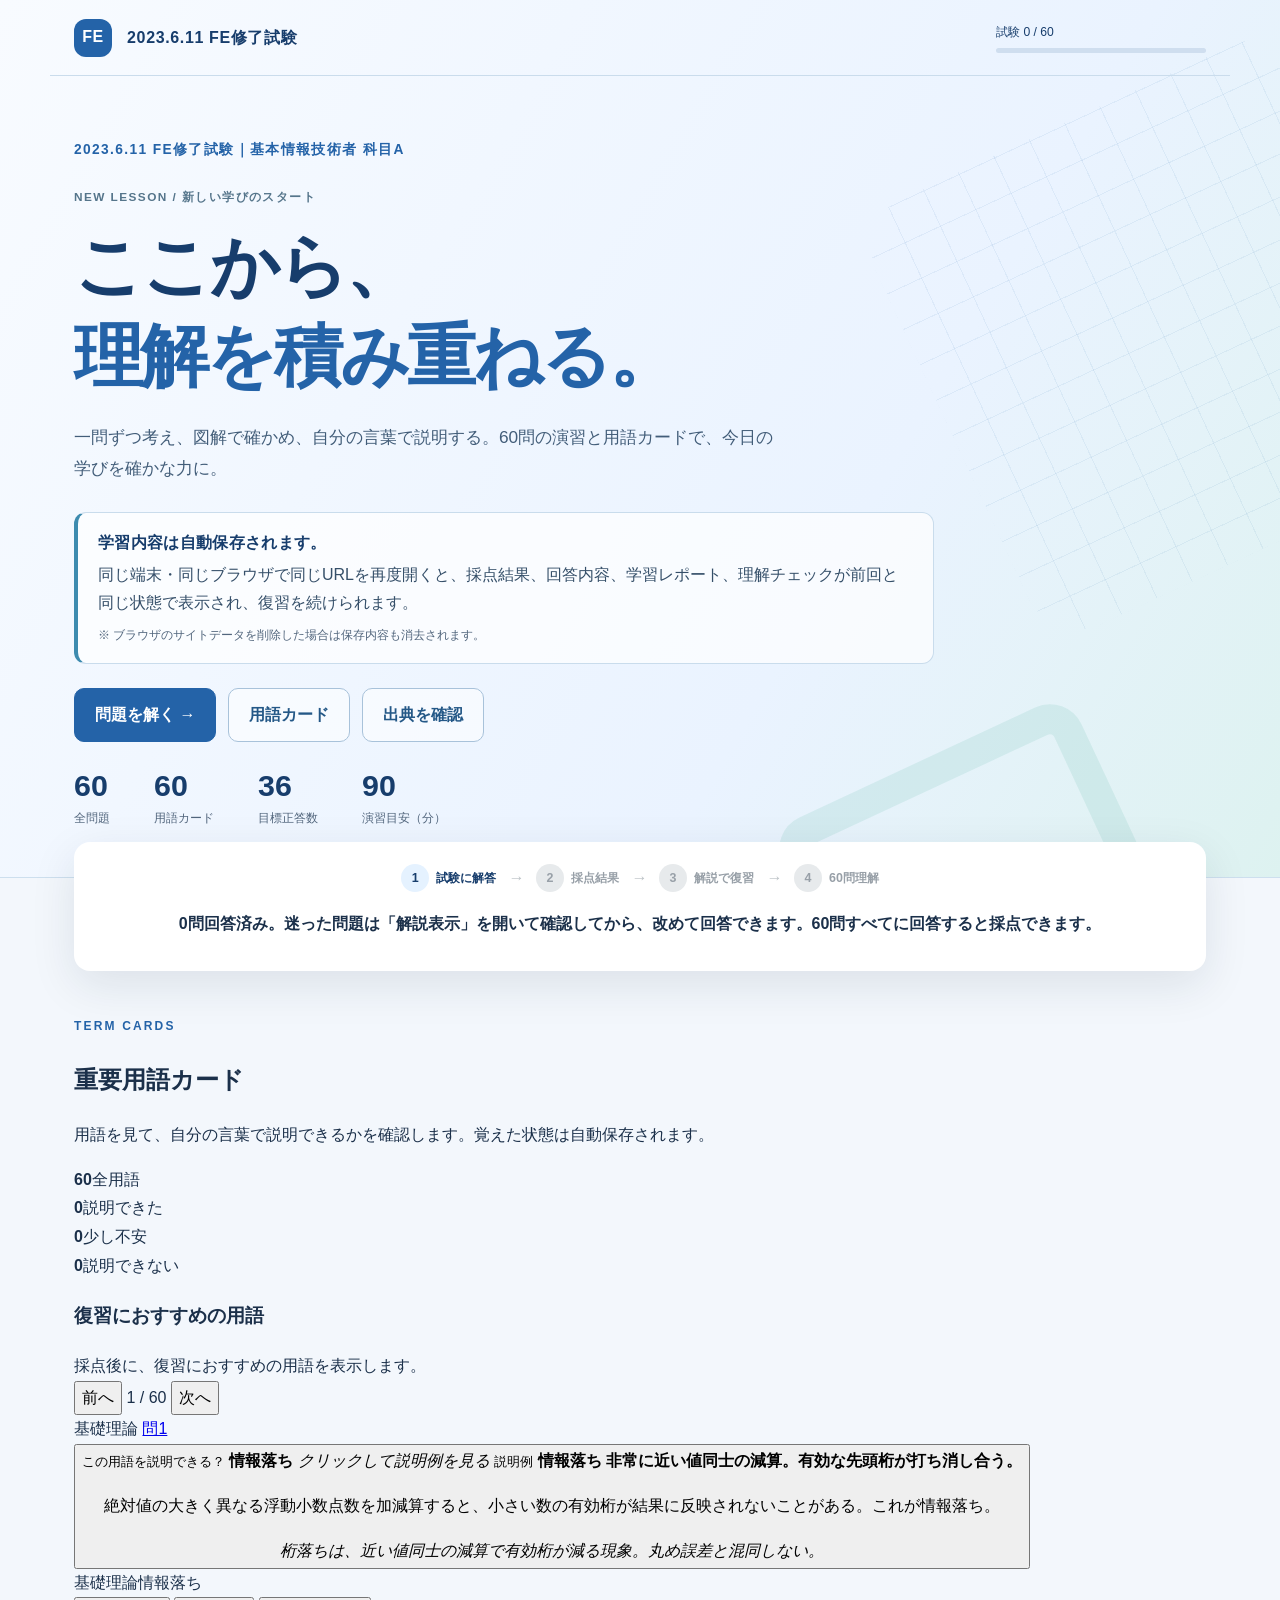
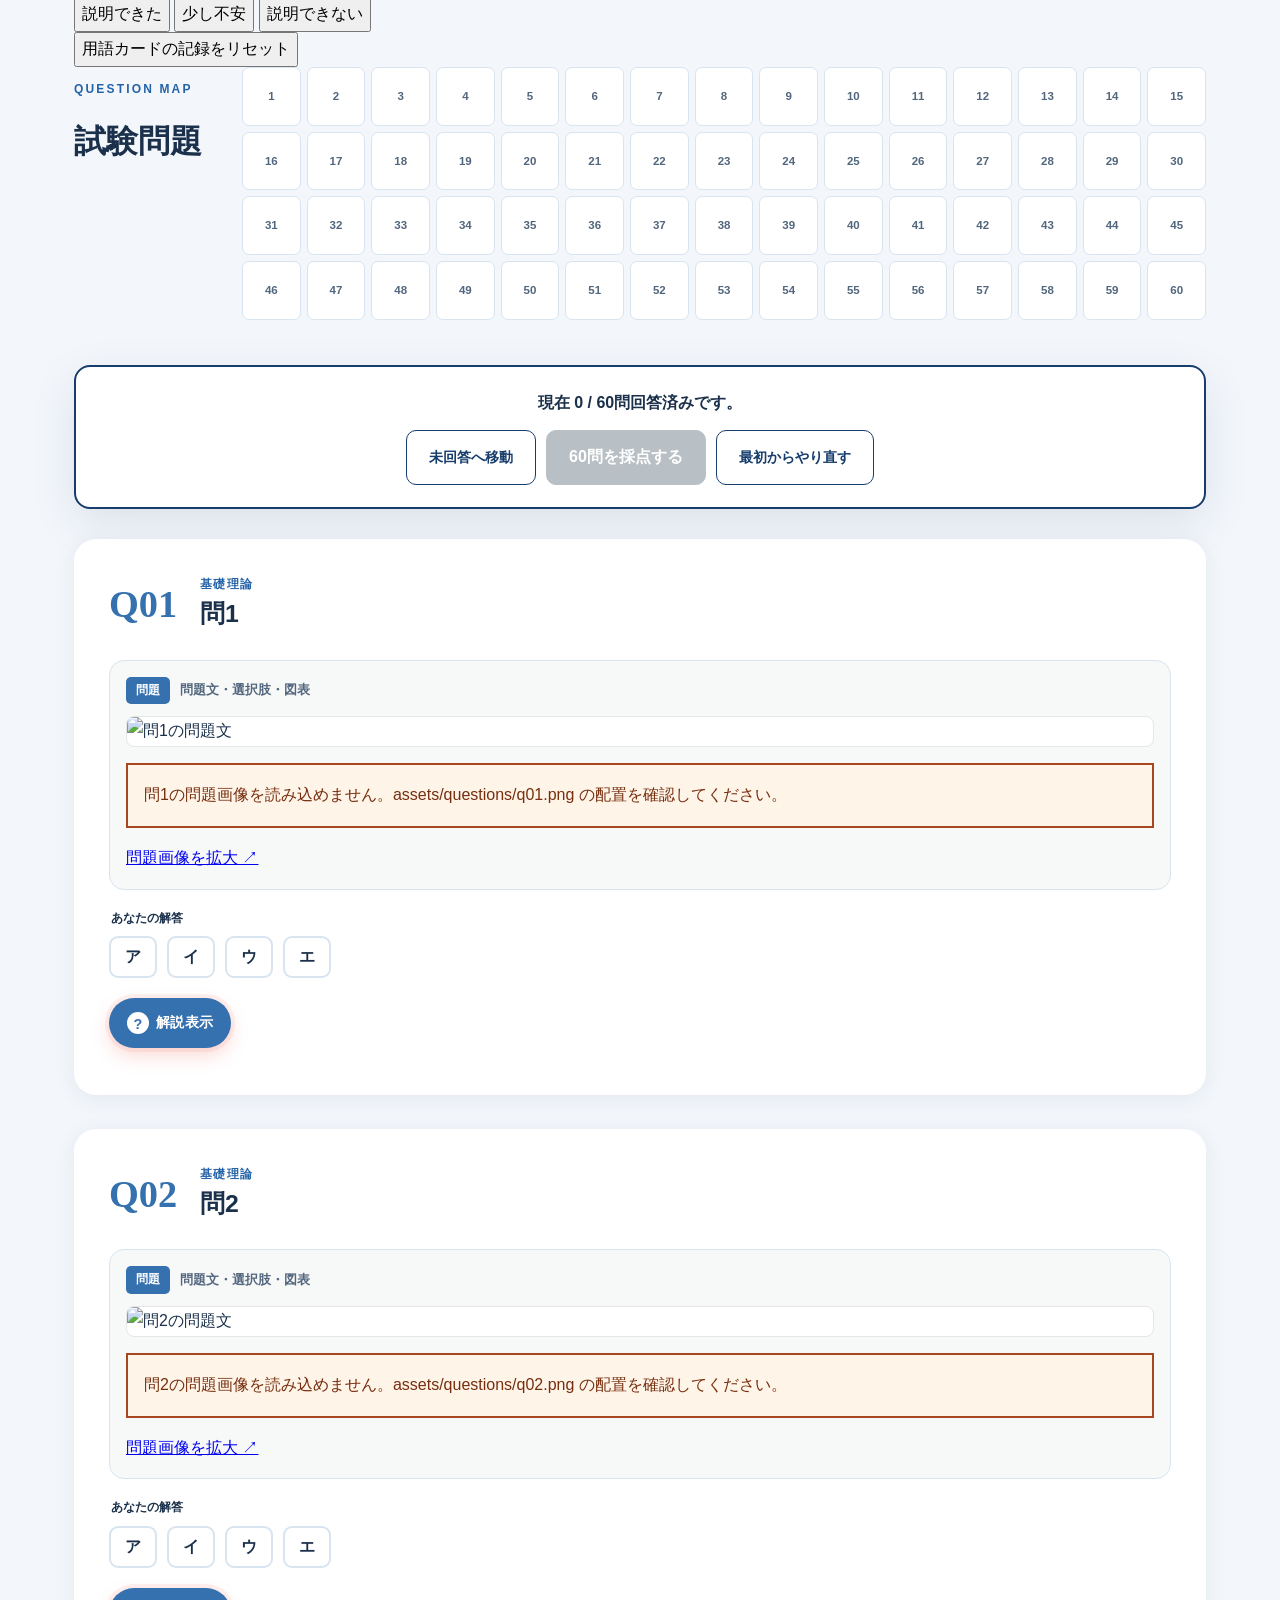
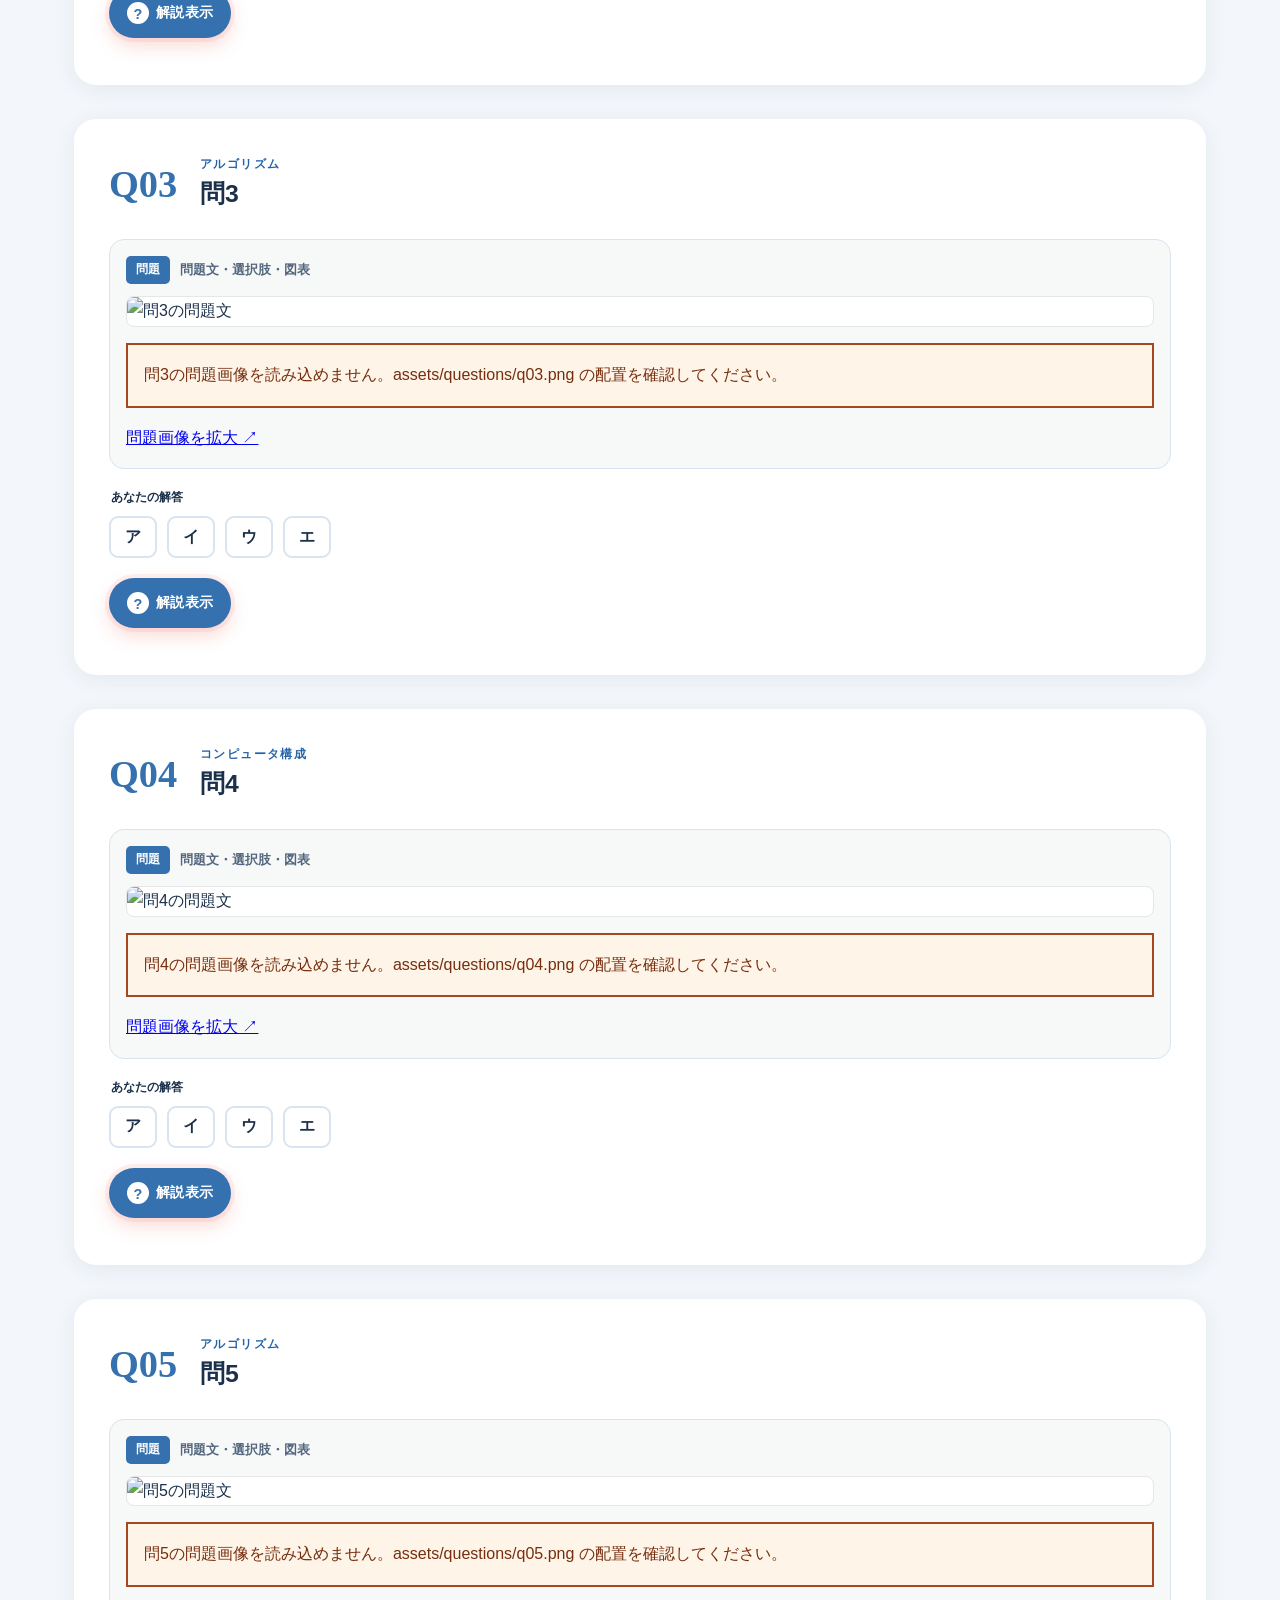
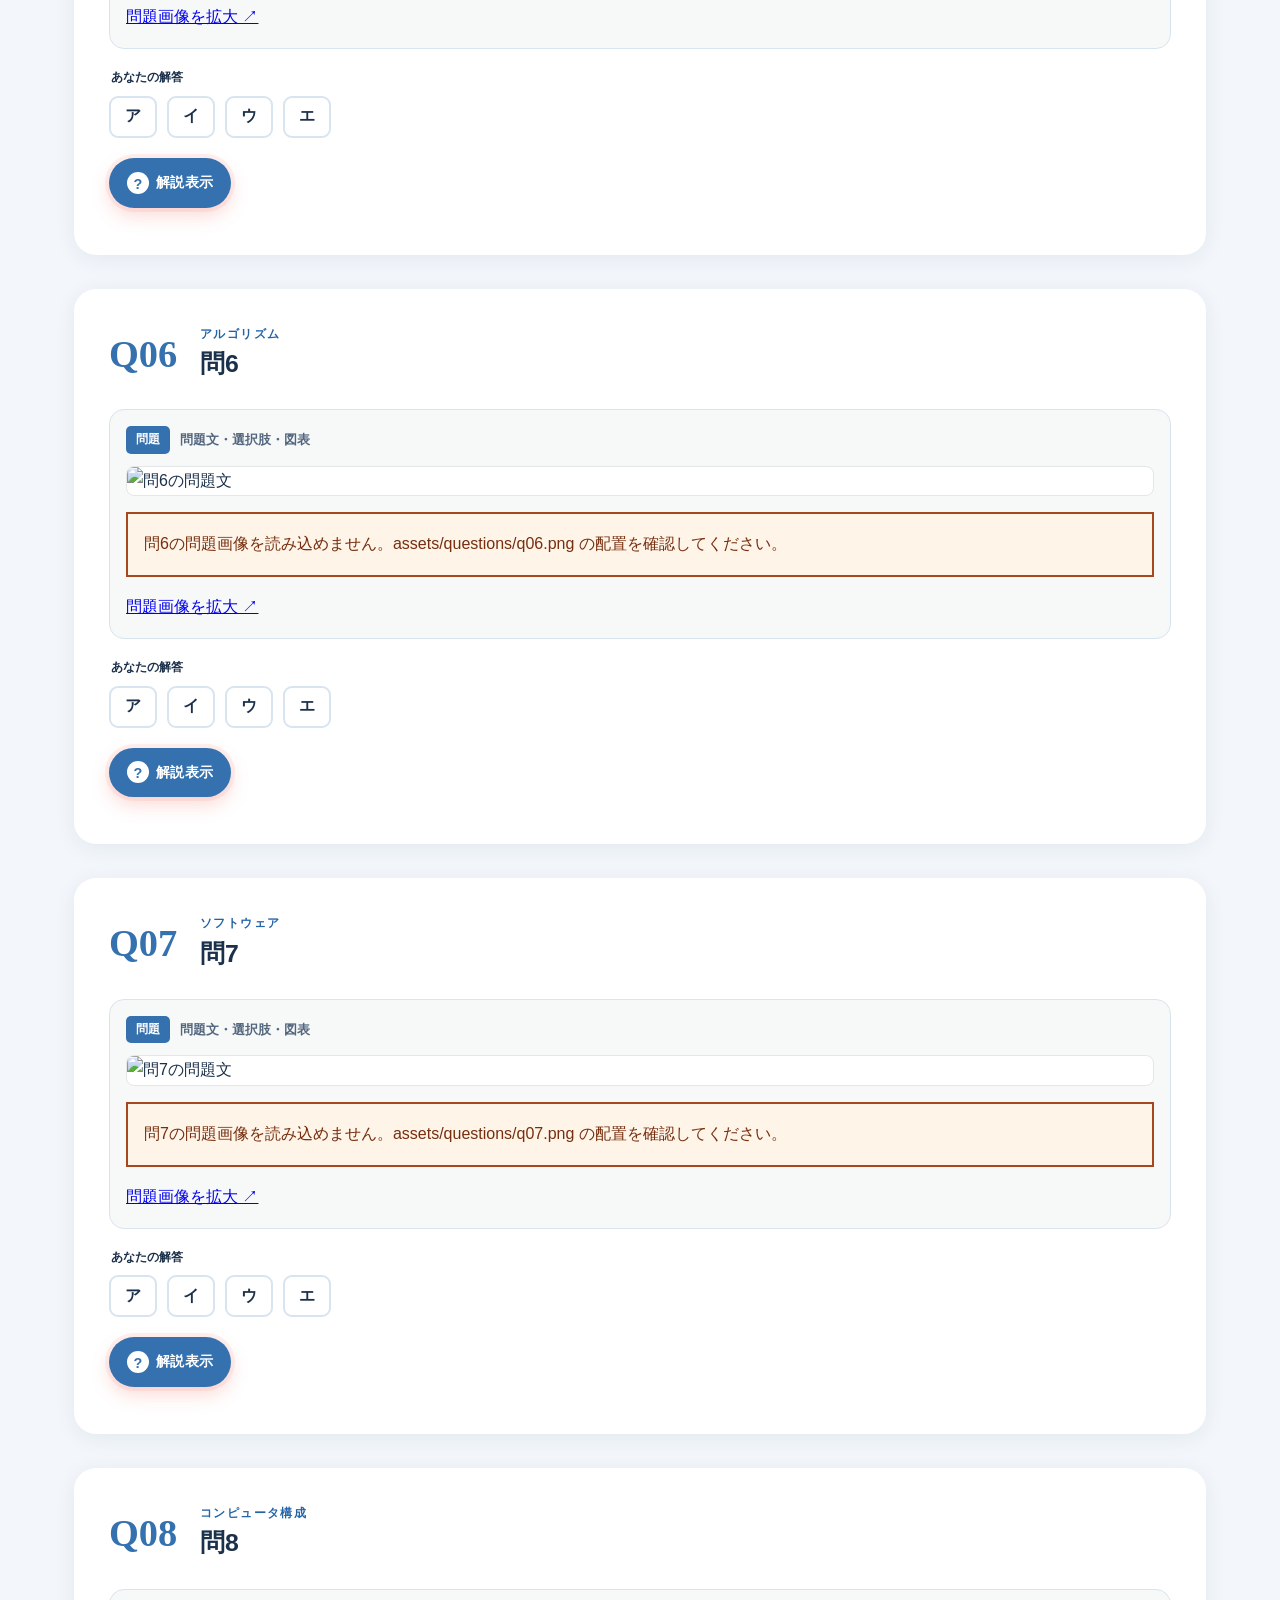
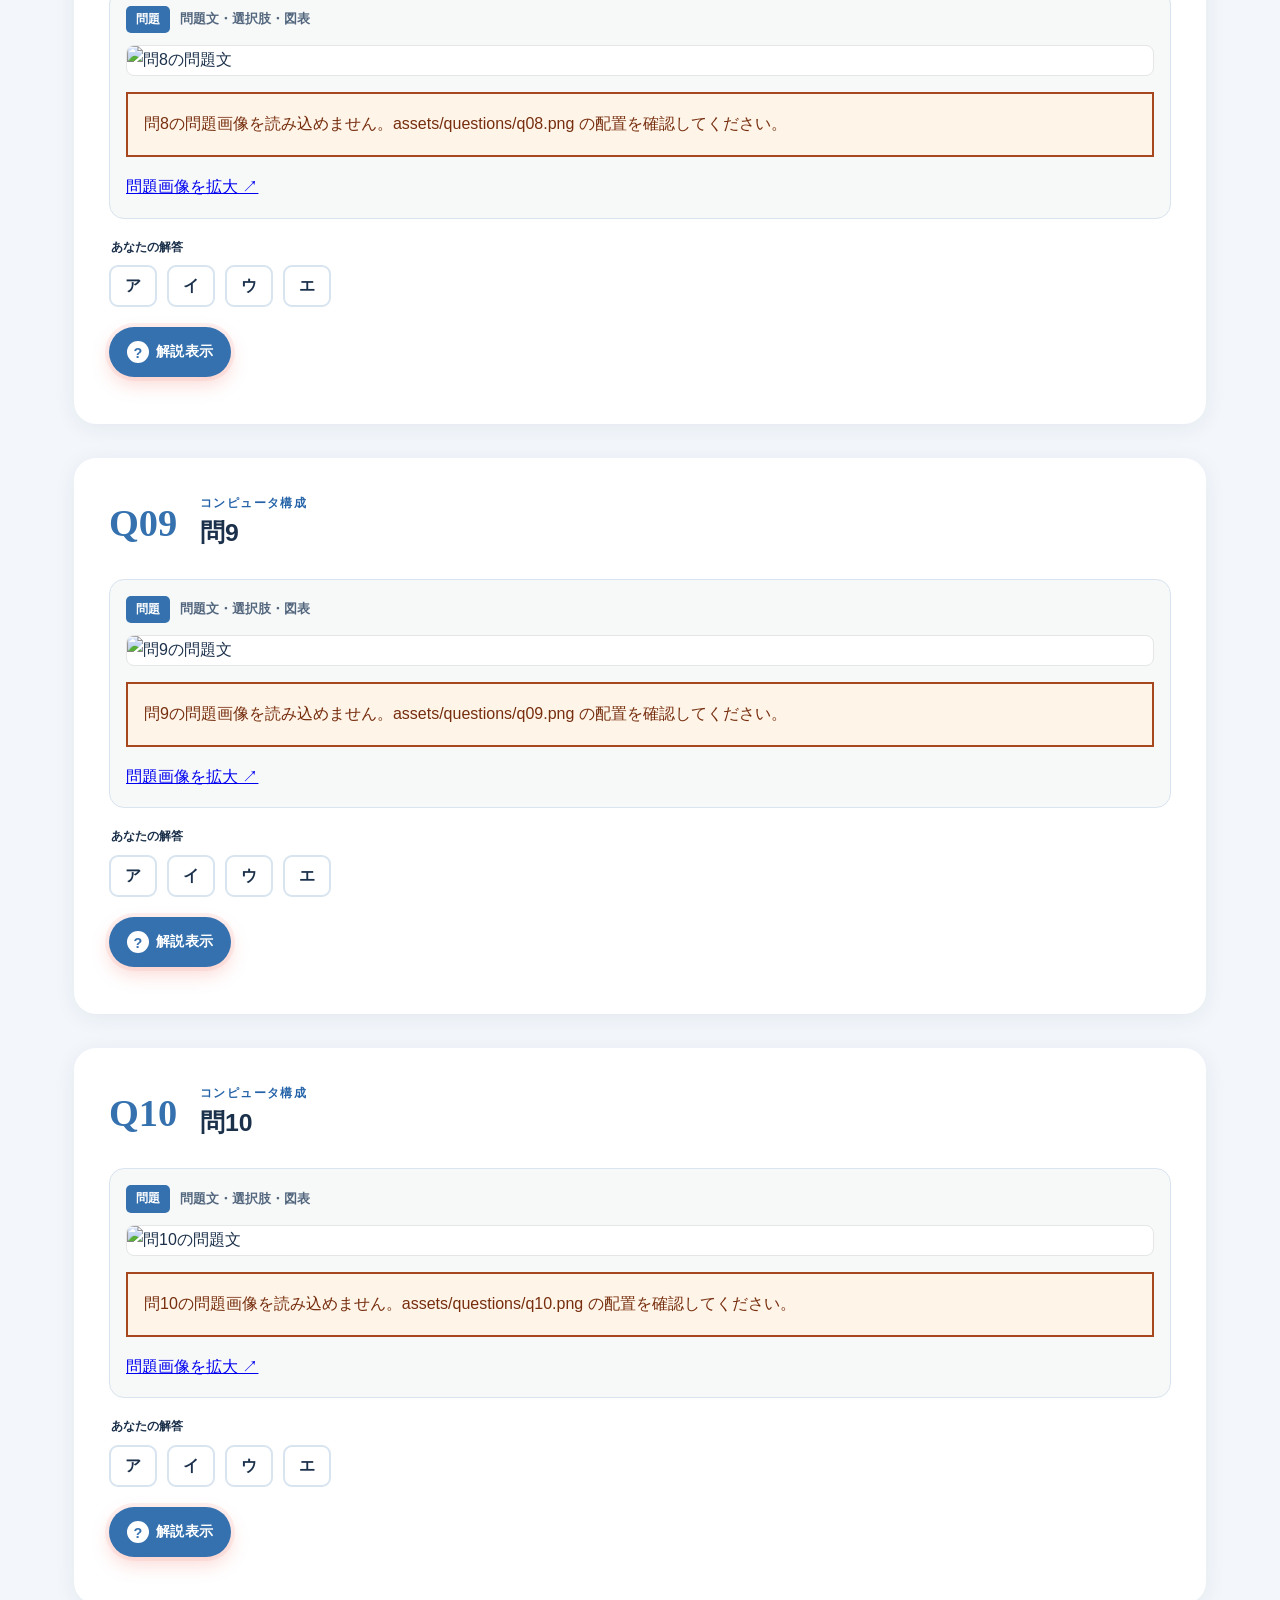
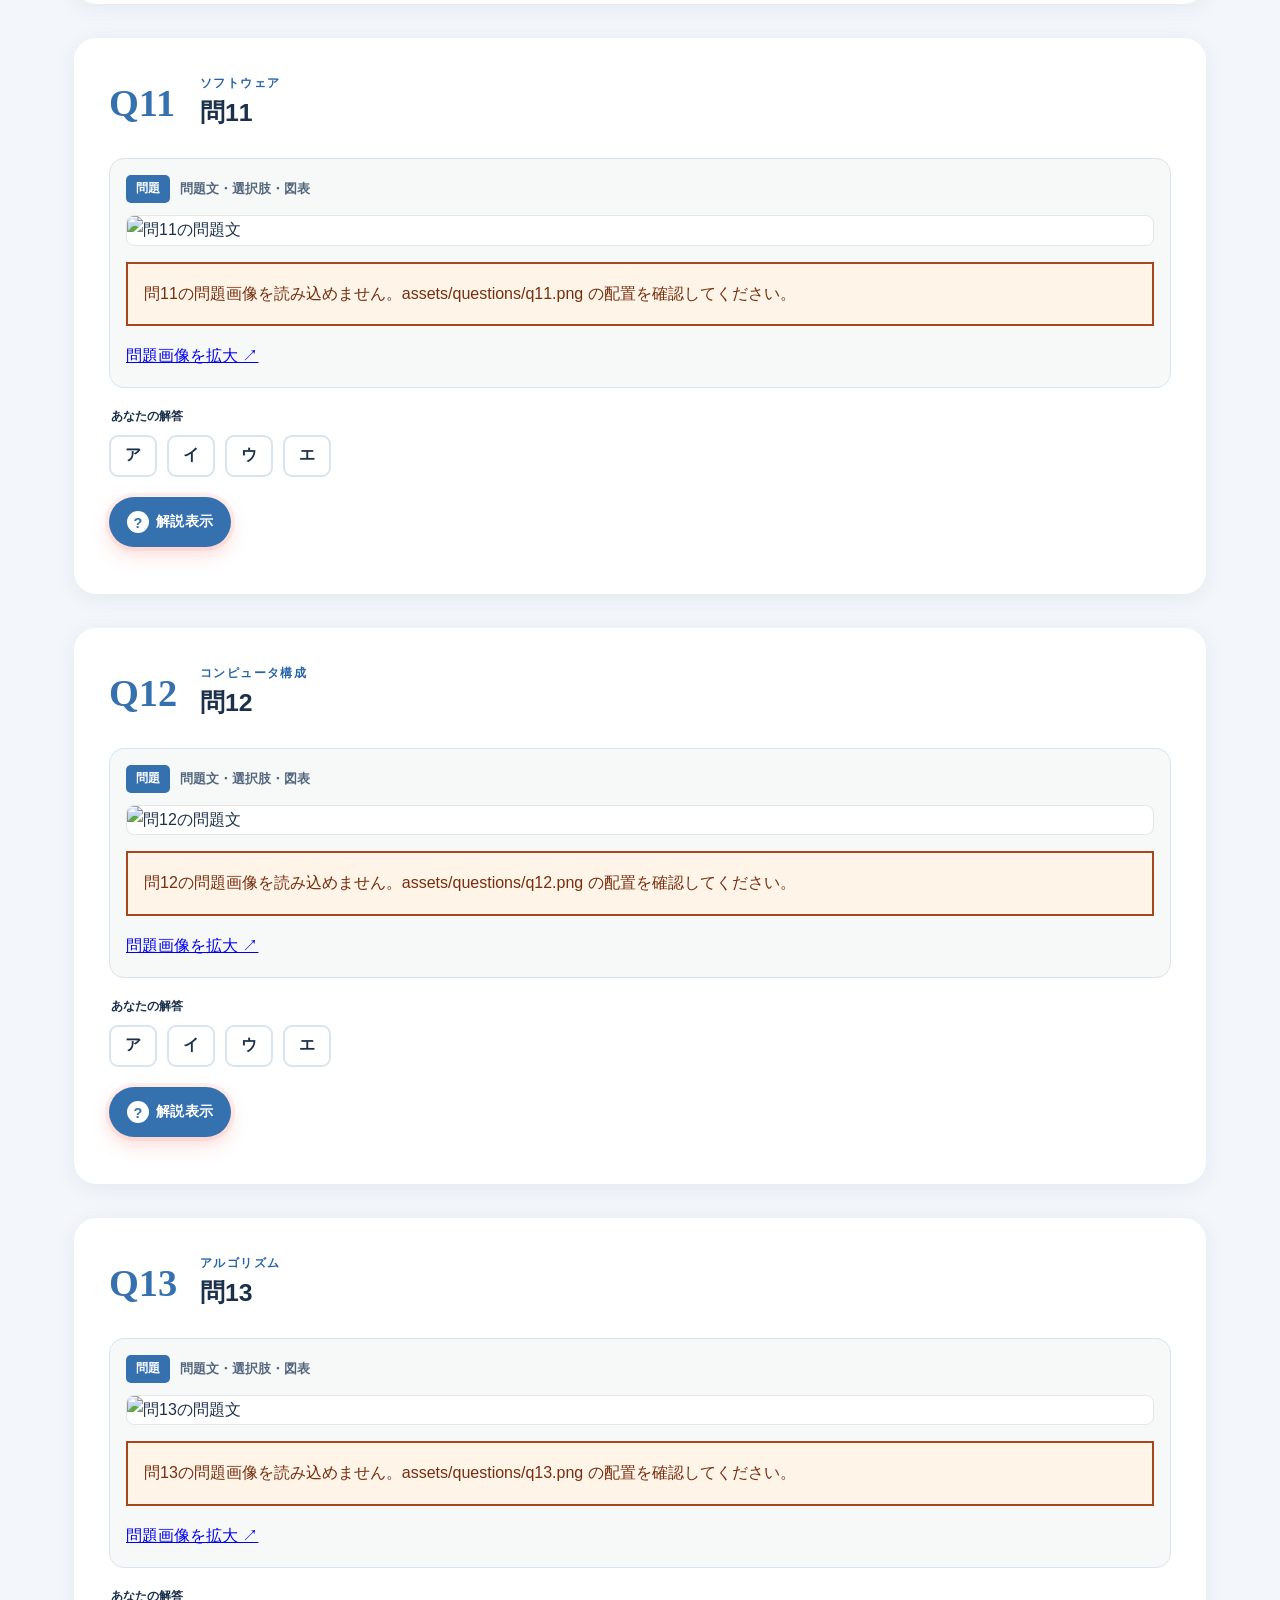
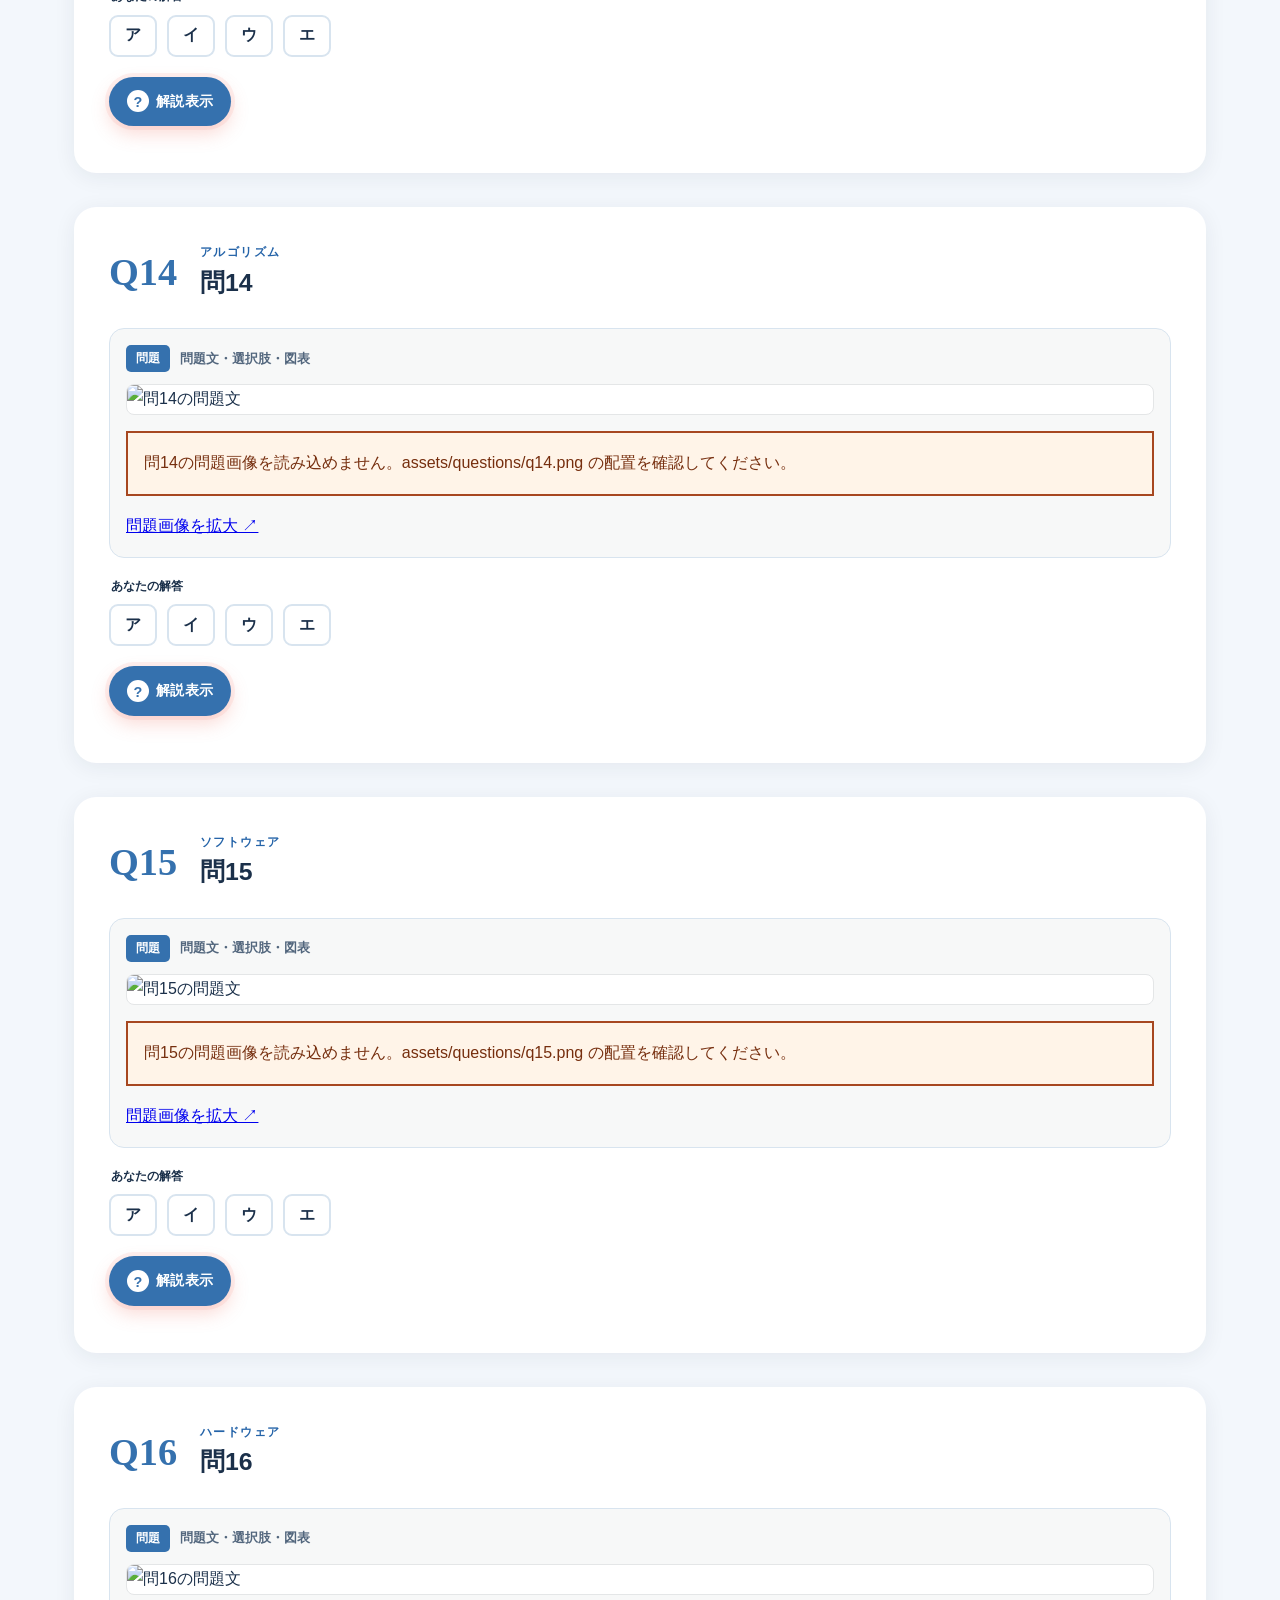
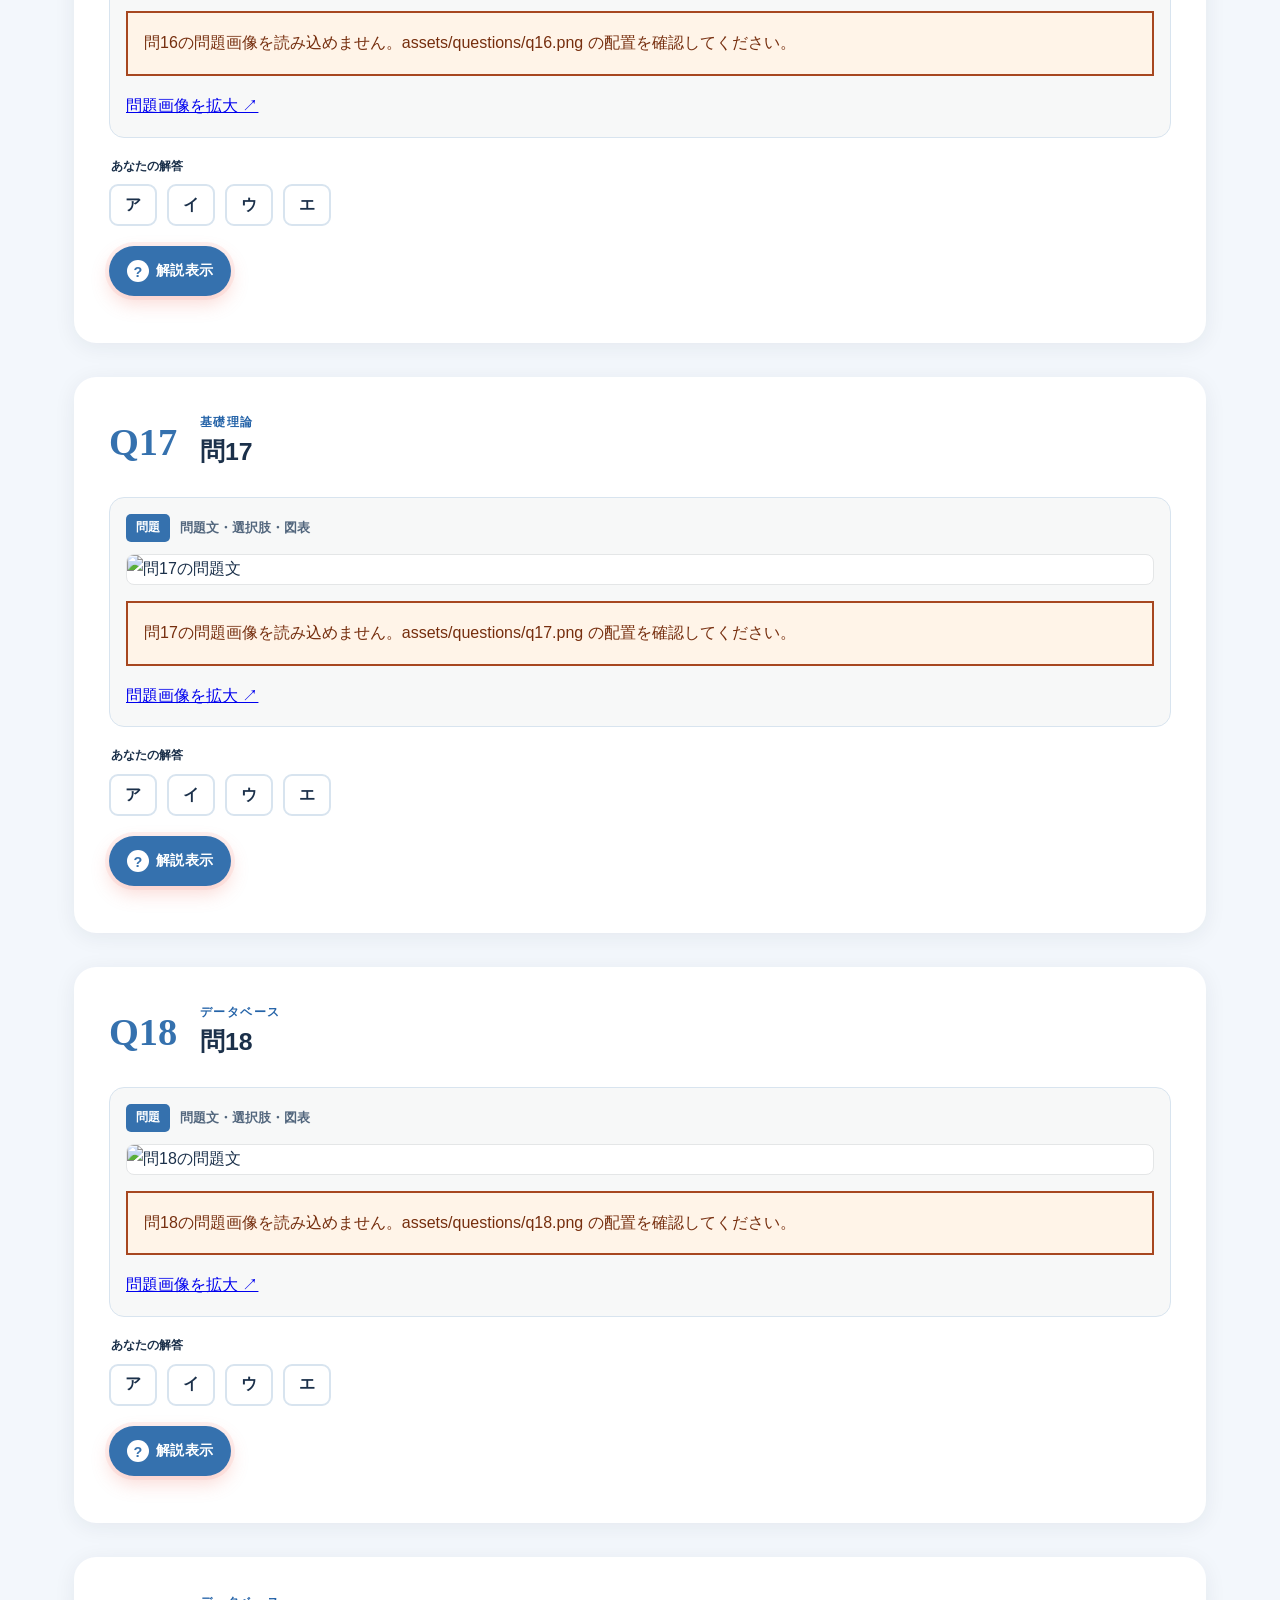
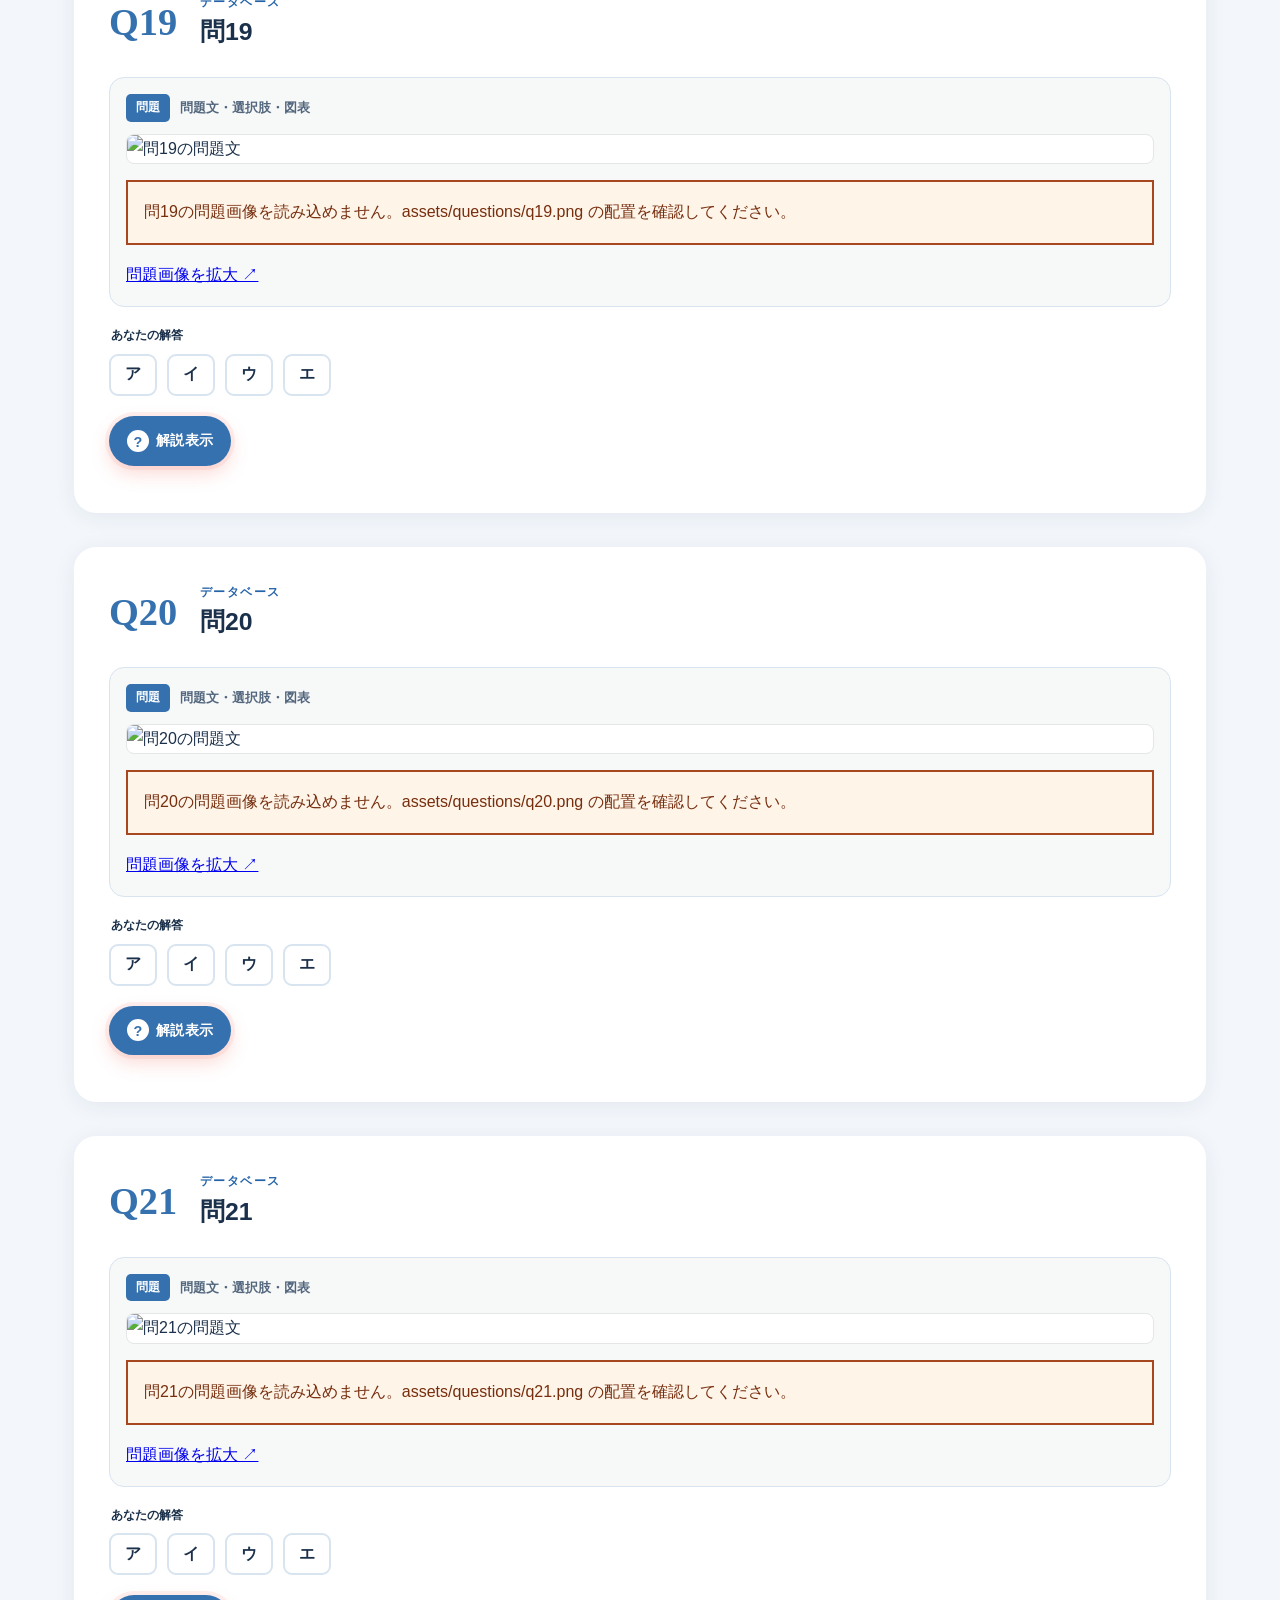
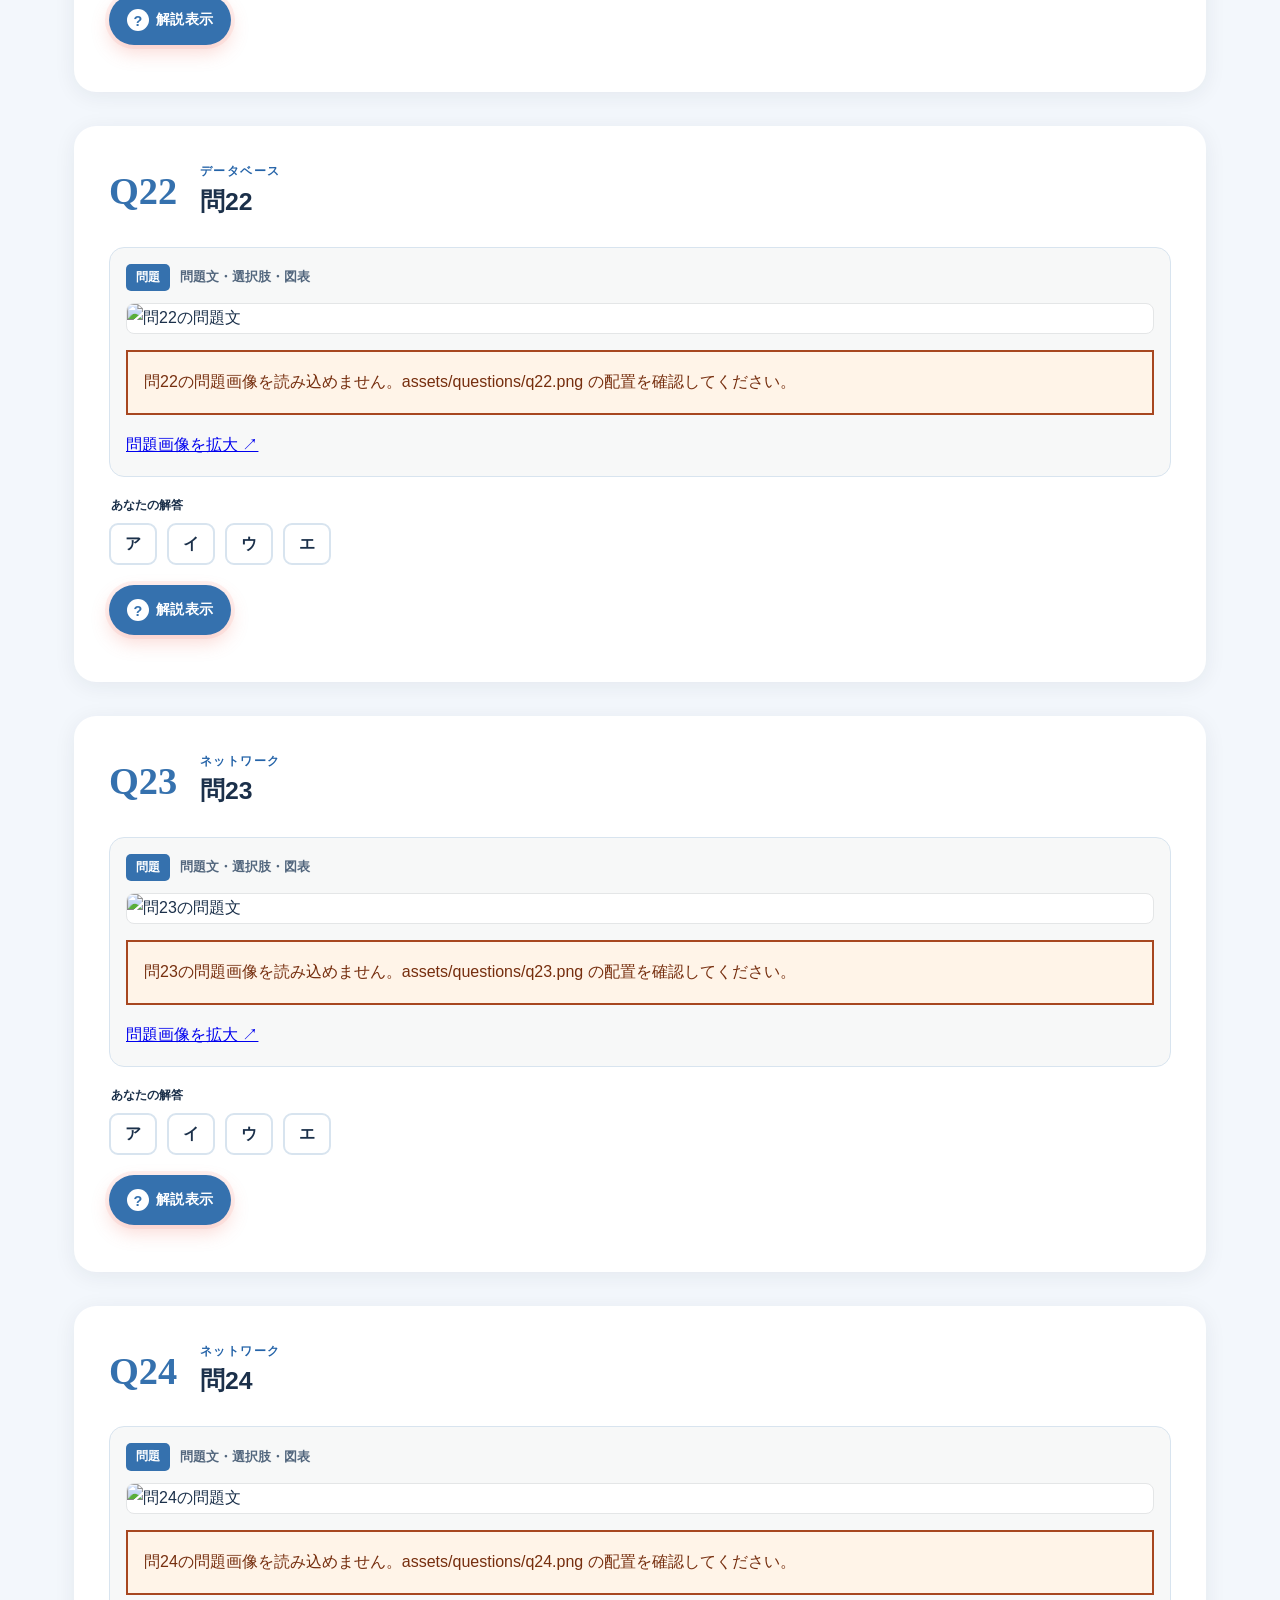
==== index.html @ 6467b4d6 "Add files via upload" ====
<!doctype html>
<html lang="ja">
<head>
  <meta charset="utf-8">
  <meta name="viewport" content="width=device-width, initial-scale=1">
  <meta name="description" content="2023.6.11 FE修了試験・基本情報技術者 科目A・全60問の試験演習と図解復習">
  <title>2023.6.11 FE修了試験｜問題演習と図解復習</title>
  <link rel="stylesheet" href="styles.css?v=20261010-02">
  <link rel="stylesheet" href="visuals.css?v=20261010-02">
  <link rel="stylesheet" href="flow.css?v=20261010-02">
  <link rel="stylesheet" href="report.css?v=20261010-02">
  <link rel="stylesheet" href="terms.css?v=20261010-02">
  <link rel="stylesheet" href="classroom.css?v=20261010-02">
</head>
<body>
  <header class="hero">
    <nav class="topbar">
      <a class="brand" href="#top"><span>FE</span> 2023.6.11 FE修了試験</a>
      <div class="progress-wrap" aria-label="進捗">
        <span id="progressText">試験 0 / 60</span>
        <div class="progress"><i id="progressBar"></i></div>
      </div>
    </nav>
    <div class="hero-inner" id="top">
      <p class="eyebrow">2023.6.11 FE修了試験｜基本情報技術者 科目A</p>
      <p class="lesson-label">NEW LESSON / 新しい学びのスタート</p><h1>ここから、<br><em>理解を積み重ねる。</em></h1>
      <p class="lead">一問ずつ考え、図解で確かめ、自分の言葉で説明する。60問の演習と用語カードで、今日の学びを確かな力に。</p>
      <p class="save-note">
        <strong>学習内容は自動保存されます。</strong>
        同じ端末・同じブラウザで同じURLを再度開くと、採点結果、回答内容、学習レポート、理解チェックが前回と同じ状態で表示され、復習を続けられます。
        <small>※ ブラウザのサイトデータを削除した場合は保存内容も消去されます。</small>
      </p>
      <nav class="quick-links" aria-label="学習メニュー"><a href="#q1">問題を解く →</a><a href="#termLearning">用語カード</a><a href="source-map.html">出典を確認</a></nav><div class="hero-stats">
        <div><strong>60</strong><span>全問題</span></div>
        <div><strong>60</strong><span>用語カード</span></div>
        <div><strong>36</strong><span>目標正答数</span></div>
        <div><strong>90</strong><span>演習目安（分）</span></div>
      </div>
    </div>
  </header>

  <main>
    <section id="resultsTop" class="phase-panel">
      <div id="phaseSteps" class="phase-steps">
        <div data-step="exam"><b>1</b><span>試験に解答</span></div>
        <i>→</i>
        <div data-step="score"><b>2</b><span>採点結果</span></div>
        <i>→</i>
        <div data-step="review"><b>3</b><span>解説で復習</span></div>
        <i>→</i>
        <div data-step="complete"><b>4</b><span>60問理解</span></div>
      </div>
      <div id="phaseMessage" class="phase-message"></div>
      <div class="phase-actions retry-grade-area" hidden>
        <button class="primary" type="button" data-action="retry-grade">再回答を採点する</button>
      </div>
      <div id="scoreSummary" class="score-summary" hidden></div>
      <div id="answerLegend" class="answer-legend" hidden>
        <span><i class="correct"></i>緑：正解</span>
        <span><i class="wrong"></i>赤：不正解</span>
        <span><i class="understood"></i>枠線：理解チェック済み</span>
      </div>
    </section>

    <section id="learningReport" class="learning-report" hidden>
      <div class="report-heading">
        <p class="section-kicker">FIRST ATTEMPT REPORT</p>
        <h2>初回採点の学習レポート</h2>
        <p id="reportDate"></p>
      </div>
      <div class="report-grid">
        <section><h3>分野別正答率</h3><div id="fieldStats" class="field-stats"></div></section>
        <section class="strength-card"><h3>得意分野・苦手分野</h3><div id="strengthWeakness"></div></section>
      </div>
      <section class="retest-card">
        <h3>1週間後にもう一度解きたい問題</h3>
        <p id="retestDate"></p>
        <div id="retestQuestions" class="retest-questions"></div>
      </section>
      <section class="keywords-card">
        <h3>この試験問題で覚えたい重要ワード</h3>
        <div id="importantWords" class="important-words"></div>
      </section>
    </section>

    <section id="reviewToolbar" class="toolbar" aria-label="復習問題の絞り込み" hidden>
      <label class="search"><span>⌕</span><input id="searchInput" type="search" placeholder="用語・問題番号で検索"></label>
      <div id="filters" class="filters"></div>
      <label class="toggle"><input id="onlyUnlearned" type="checkbox"><span>未理解だけ</span></label>
    </section>

    <section id="termLearning" class="term-learning">
      <div class="term-head">
        <div>
          <p class="section-kicker">TERM CARDS</p>
          <h2>重要用語カード</h2>
          <p>用語を見て、自分の言葉で説明できるかを確認します。覚えた状態は自動保存されます。</p>
        </div>
        <div id="termStats" class="term-stats" aria-label="用語カードの進捗"></div>
      </div>
      <div class="term-tools" hidden>
        <label class="search"><span>⌕</span><input id="termSearch" type="search" placeholder="用語・説明・タグで検索"></label>
        <div id="termFilters" class="term-filters"></div>
      </div>
      <div class="term-layout">
        <aside class="term-side">
          <section class="term-weak">
            <h3>復習におすすめの用語</h3>
            <div id="termWeakLinks" class="term-weak-links"></div>
          </section>
        </aside>
        <section class="term-study" aria-label="用語カード学習">
          <div class="term-nav">
            <button id="termPrev" type="button">前へ</button>
            <span id="termPosition"></span>
            <button id="termNext" type="button">次へ</button>
          </div>
          <div id="termCard" class="term-card"></div>
          <button id="termReset" class="term-reset" type="button">用語カードの記録をリセット</button>
        </section>
      </div>
    </section>

    <section class="overview">
      <div><p class="section-kicker">QUESTION MAP</p><h2 id="listTitle">試験問題</h2></div>
      <div id="questionMap" class="question-map" aria-label="問題番号一覧"></div>
    </section>

    <section class="exam-control-area" data-exam-controls>
      <p data-exam-message>60問すべてに回答すると採点できます。</p>
      <div class="exam-control-buttons">
        <button type="button" data-action="unanswered">未回答へ移動</button>
        <button class="primary" type="button" data-action="submit" disabled>60問を採点する</button>
        <button type="button" data-action="reset">最初からやり直す</button>
      </div>
    </section>

    <section id="questions" class="questions"></section>
    <p id="emptyState" class="empty" hidden>条件に一致する問題がありません。</p>
    <section class="exam-control-area retry-grade-area" hidden>
      <p>再回答を選び終えたら採点してください。</p>
      <div class="exam-control-buttons">
        <button class="primary" type="button" data-action="retry-grade">再回答を採点する</button>
      </div>
    </section>
    <section class="exam-control-area" data-exam-controls>
      <p data-exam-message>60問すべてに回答すると採点できます。</p>
      <div class="exam-control-buttons">
        <button type="button" data-action="unanswered">未回答へ移動</button>
        <button class="primary" type="button" data-action="submit" disabled>60問を採点する</button>
        <button type="button" data-action="reset">最初からやり直す</button>
      </div>
    </section>
  </main>

  <footer>
    <div class="footer-notes"><p class="release-version">教材バージョン：20261010-02（2023.6.11版）</p>
      <p>2023.6.11 FE修了試験（基本情報技術者 科目A）・学習用解説</p>
      <p class="source-note">問題画像：提供された tokurei_Mondai_20230611_FE.pdf（P.2～26）。正答：提供された tokurei_ans_20230611_FE.pdf。解説・図解・用語カードは学習用に作成した教材です。</p>
    </div>
    <div class="footer-links">
      <a href="#termLearning">重要用語カード</a>
      <a href="reference-map.html">参考問題対応表</a>
      <a href="source-map.html">出典の分析</a>
      <a href="#top">ページ上部へ ↑</a><button type="button" data-action="reset">解答記録をリセット</button>
    </div>
  </footer>

  <template id="questionTemplate">
    <article class="question-card">
      <div class="card-head">
        <div class="number"></div>
        <div class="heading"><p class="meta"></p><h2></h2></div>
        <label class="understand-check"><input type="checkbox"><span>理解できた</span></label>
      </div>
      <section class="problem-panel">
        <div class="problem-label"><span>問題</span><small>問題文・選択肢・図表</small></div>
        <img loading="lazy" alt="">
      </section>
      <fieldset class="answer-input">
        <legend>あなたの解答</legend>
        <label><input type="radio" value="ア"><span>ア</span></label>
        <label><input type="radio" value="イ"><span>イ</span></label>
        <label><input type="radio" value="ウ"><span>ウ</span></label>
        <label><input type="radio" value="エ"><span>エ</span></label>
      </fieldset>
      <div class="result-line"></div>
      <section class="review-content">
        <div class="answer-strip"><span>正解</span><strong></strong><p></p></div>
        <div class="card-grid">
          <div class="explanation">
            <h3>なぜこの答えになる？</h3>
            <p class="summary"></p>
            <ol class="reasoning"></ol>
            <div class="trap"><h3>ひっかけポイント</h3><p></p></div>
          </div>
          <figure class="visual"><div class="diagram"></div><figcaption></figcaption></figure>
        </div>
      </section>
    </article>
  </template>

  <dialog id="confirmDialog" class="confirm-dialog">
    <h2>60問を採点しますか？</h2>
    <p>採点後、初回に正答に至らなかった問題は正答を隠したまま再回答できます。解説はボタンで確認でき、再回答の正誤はその場では表示しません。</p>
    <div><button id="cancelSubmit" type="button">戻る</button><button id="confirmSubmit" class="primary" type="button">採点する</button></div>
  </dialog>

  <script src="questions.js?v=20261010-02"></script>
  <script src="terms.js?v=20261010-02"></script>
  <script src="app.js?v=20261010-02"></script>
  <script src="terms-ui.js?v=20261010-02"></script>
  <script src="learning.js?v=20261010-02"></script>
</body>
</html>
---- styles.css ----
:root {
  --ink:#17202a; --muted:#68717d; --paper:#f7f5ef; --card:#fff;
  --navy:#16324f; --blue:#247ba0; --mint:#86c9b9; --coral:#ef6f61;
  --yellow:#f4c95d; --line:#dce1e5; --shadow:0 14px 45px rgba(24,43,58,.10);
}
*{box-sizing:border-box}
html{scroll-behavior:smooth}
body{margin:0;background:var(--paper);color:var(--ink);font-family:"Yu Gothic","Hiragino Kaku Gothic ProN",Meiryo,sans-serif;line-height:1.8}
button,input{font:inherit}
.hero{background:var(--navy);color:#fff;min-height:570px;position:relative;overflow:hidden}
.hero:before,.hero:after{content:"";position:absolute;border-radius:50%;filter:blur(1px)}
.hero:before{width:440px;height:440px;background:var(--coral);right:-140px;top:80px;opacity:.9}
.hero:after{width:250px;height:250px;border:55px solid var(--mint);right:230px;bottom:-170px;opacity:.8}
.topbar{height:76px;max-width:1180px;margin:auto;padding:0 24px;display:flex;align-items:center;justify-content:space-between;position:relative;z-index:2;border-bottom:1px solid rgba(255,255,255,.18)}
.brand{color:#fff;text-decoration:none;font-weight:800;letter-spacing:.04em}.brand span{display:inline-grid;place-items:center;background:var(--yellow);color:var(--navy);width:38px;height:38px;border-radius:50%;margin-right:10px}
.progress-wrap{width:210px;font-size:.76rem}.progress{height:5px;background:#ffffff32;border-radius:9px;margin-top:5px;overflow:hidden}.progress i{display:block;height:100%;width:0;background:var(--yellow);transition:.3s}
.hero-inner{max-width:1180px;margin:auto;padding:85px 24px;position:relative;z-index:1}
.eyebrow,.section-kicker{font-size:.75rem;font-weight:800;letter-spacing:.18em;color:var(--mint)}
h1{font-size:clamp(3rem,8vw,6.7rem);line-height:1.02;margin:.15em 0 .25em;letter-spacing:-.06em}h1 em{font-style:normal;color:var(--yellow)}
.lead{max-width:650px;font-size:1.08rem;color:#dbe4ec}.save-note{max-width:860px;margin:28px 0 0;padding:20px 24px;border:2px solid #f4c95d88;border-left:8px solid var(--yellow);background:#ffffff18;border-radius:12px;color:#fff;font-size:1rem;line-height:1.8;box-shadow:0 12px 35px #081b2c55}.save-note strong{display:block;color:var(--yellow);font-size:1.25rem;letter-spacing:.02em;margin-bottom:3px}.save-note small{display:block;color:#c8d6df;font-size:.78rem;margin-top:6px}
.hero-stats{display:flex;gap:38px;margin-top:45px}.hero-stats div{display:grid}.hero-stats strong{font:800 2.1rem/1 Georgia,serif;color:var(--yellow)}.hero-stats span{font-size:.72rem;color:#b9c9d5;margin-top:7px}
main{max-width:1180px;margin:auto;padding:0 24px}
.toolbar{position:sticky;top:10px;z-index:10;margin:-36px 0 50px;background:#fff;padding:18px;border-radius:16px;box-shadow:var(--shadow);display:flex;gap:12px;align-items:center;flex-wrap:wrap}
.search{display:flex;align-items:center;gap:8px;border:1px solid var(--line);border-radius:10px;padding:8px 12px;flex:1;min-width:250px}.search input{border:0;outline:0;width:100%;background:transparent}
.filters{display:flex;gap:6px;flex-wrap:wrap}.filters button{border:0;background:#edf1f3;color:#4d5964;border-radius:99px;padding:8px 13px;cursor:pointer;font-size:.78rem}.filters button.active{background:var(--navy);color:#fff}
.toggle{font-size:.78rem;white-space:nowrap}.toggle input{accent-color:var(--coral)}
.overview{display:flex;gap:40px;align-items:flex-start;margin-bottom:45px}.overview h2{font-size:2rem;margin:0}.question-map{display:grid;grid-template-columns:repeat(15,1fr);gap:6px;flex:1}
.question-map a{display:grid;place-items:center;aspect-ratio:1;border-radius:7px;text-decoration:none;color:var(--muted);background:#fff;border:1px solid var(--line);font-size:.72rem;font-weight:700}.question-map a.done{background:var(--mint);color:var(--navy);border-color:transparent}.question-map a.hidden-map{opacity:.16}
.questions{display:grid;gap:34px}.question-card{background:var(--card);border-radius:22px;padding:34px;box-shadow:0 4px 22px rgba(30,45,55,.07);scroll-margin-top:100px;border:1px solid transparent}.question-card.done{border-color:var(--mint)}
.card-head{display:flex;align-items:center;gap:18px}.number{font:800 2.4rem/1 Georgia,serif;color:var(--coral);min-width:73px}.heading{flex:1}.meta{font-size:.72rem;color:var(--blue);font-weight:800;letter-spacing:.12em;margin:0}.heading h2{font-size:1.55rem;line-height:1.4;margin:.1em 0}.learn-btn{width:42px;height:42px;border-radius:50%;border:1px solid var(--line);background:#fff;color:#aab1b7;cursor:pointer;font-weight:bold}.done .learn-btn{background:var(--mint);border-color:var(--mint);color:var(--navy)}
.problem-panel{margin:25px 0 18px;border:1px solid var(--line);background:#f7f8f8;border-radius:15px;padding:16px;position:relative}.problem-label{display:flex;align-items:center;gap:10px;margin-bottom:12px}.problem-label span{background:var(--coral);color:#fff;border-radius:5px;padding:3px 10px;font-weight:800;font-size:.75rem}.problem-label small{color:var(--muted);font-weight:700}.problem-panel>img{display:block;width:100%;height:auto;object-fit:contain;object-position:top;background:#fff;border-radius:8px;border:1px solid #e4e6e7}
.answer-strip{margin:25px 0;background:var(--navy);color:#fff;border-radius:12px;padding:14px 18px;display:flex;align-items:center;gap:15px}.answer-strip span{font-size:.74rem;color:#bcd0dc}.answer-strip strong{font-size:1.6rem;color:var(--yellow);line-height:1}.answer-strip p{margin:0;font-weight:700}
.card-grid{display:grid;grid-template-columns:1.15fr .85fr;gap:35px}.explanation h3{font-size:.84rem;letter-spacing:.08em;margin:0 0 7px}.summary{font-weight:700}.reasoning{padding-left:1.4em}.reasoning li{margin:.55em 0}.trap{margin-top:22px;border-left:4px solid var(--coral);padding:10px 16px;background:#fff7f5;border-radius:0 8px 8px 0}.trap p{margin:0;color:#5f5350;font-size:.9rem}
.visual{margin:0;background:#edf5f3;border-radius:16px;padding:20px;min-height:300px;display:flex;flex-direction:column;justify-content:center}.visual figcaption{text-align:center;color:var(--muted);font-size:.76rem;margin-top:10px}
.diagram{display:block;min-height:220px;width:100%;position:relative}.v-box{background:#fff;border:2px solid var(--navy);padding:13px;border-radius:10px;text-align:center;font-size:.78rem;font-weight:800;box-shadow:4px 4px 0 var(--mint)}.v-box.focus{background:var(--yellow)}.v-box.danger{box-shadow:4px 4px 0 var(--coral)}.v-arrow{display:grid;place-items:center;color:var(--coral);min-width:35px}.v-arrow i{font-size:1.7rem;font-style:normal;line-height:1}.v-arrow small{font-size:.62rem;color:var(--muted);white-space:nowrap}.v-flow{height:220px;display:flex;align-items:center;justify-content:center}.v-flow .v-box{max-width:120px}.v-compare{display:grid;grid-template-columns:1fr 32px 1fr;align-items:center;gap:8px;height:220px}.v-compare section{background:#fff5f3;border-top:5px solid var(--coral);border-radius:10px;padding:12px;height:175px}.v-compare section.good{background:#f3fbf8;border-color:var(--mint)}.v-compare h4{margin:0 0 8px;font-size:.82rem}.v-compare p{font-size:.7rem;margin:5px 0;padding:4px;background:#fff;border-radius:4px}.v-compare>b{text-align:center;font:700 .75rem Georgia;color:var(--muted)}.v-formula{height:220px;display:grid;place-content:center;text-align:center}.v-formula strong{font:800 1.2rem/1.5 Consolas,monospace;background:#fff;padding:18px;border-radius:10px;border-bottom:4px solid var(--yellow)}.v-formula span{font-size:.76rem;margin-top:12px;color:var(--muted)}
.v-stack{height:220px;display:flex;flex-direction:column-reverse;justify-content:center;gap:3px}.v-stack div{background:hsl(calc(199 - var(--i)*7) 48% calc(38% + var(--i)*6%));color:#fff;padding:6px 12px;text-align:center;border-radius:4px;font-size:.68rem;font-weight:700}.v-cycle{height:220px;display:grid;grid-template-columns:repeat(2,1fr);gap:12px;align-content:center}.v-cycle div{background:#fff;padding:10px;border-radius:10px;display:flex;align-items:center;gap:8px;font-size:.7rem;font-weight:700;border:1px solid var(--line)}.v-cycle b{display:grid;place-items:center;border-radius:50%;width:25px;height:25px;background:var(--coral);color:#fff}.v-network{height:220px;position:relative}.v-network .hub{position:absolute;left:50%;top:50%;transform:translate(-50%,-50%);background:var(--yellow);z-index:2}.v-network .sat{position:absolute;background:#fff;border:1px solid var(--blue);border-radius:99px;padding:7px 11px;font-size:.68rem}.v-network .sat:after{content:"";position:absolute;width:70px;border-top:2px dashed var(--mint);transform-origin:left}.v-network .s1{top:10px;left:10px}.v-network .s1:after{transform:rotate(35deg);left:80%;top:100%}.v-network .s2{top:10px;right:10px}.v-network .s2:after{transform:rotate(145deg);left:0;top:100%}.v-network .s3{bottom:15px;left:8px}.v-network .s3:after{transform:rotate(-30deg);left:80%;top:0}.v-network .s4{bottom:15px;right:8px}.v-network .s4:after{transform:rotate(210deg);left:0;top:0}
.source-figure{height:220px;position:relative;background:#fff;overflow:hidden;border-radius:10px;border:1px solid var(--line)}.source-figure span{position:absolute;z-index:2;top:8px;left:8px;background:var(--navy);color:#fff;border-radius:99px;padding:3px 10px;font-size:.62rem}.source-figure img{width:100%;height:100%;object-fit:contain}.precision{height:220px;display:grid;align-content:center;gap:22px}.precision div{display:grid;grid-template-columns:70px 1fr 100px;align-items:center;gap:8px;font-size:.7rem}.precision i{height:12px;background:var(--mint);border-radius:9px}.precision i.huge{width:100%;background:var(--navy)}.precision b{font-size:.68rem;color:var(--coral)}.wave{height:220px;text-align:center;font-size:.72rem}.wave svg{width:100%;height:175px}.wave path{fill:none;stroke:var(--navy);stroke-width:5}.wave circle{fill:var(--coral)}.wave line{stroke:var(--mint);stroke-width:2}.wave b{color:var(--coral)}.tree{height:220px;display:grid;place-items:center;position:relative}.tree b,.tree span,.tree i{display:grid;place-items:center;border:2px solid var(--navy);border-radius:50%;background:#fff;font-style:normal}.tree b{width:42px;height:42px;background:var(--yellow)}.tree>div{display:flex;justify-content:space-around;width:80%}.tree span{width:36px;height:36px}.tree i{width:30px;height:30px;font-size:.7rem}.tree small{color:var(--muted)}
.timer-ring{width:165px;height:165px;border:18px solid var(--navy);border-right-color:var(--coral);border-radius:50%;margin:20px auto;position:relative}.timer-ring div{position:absolute;top:-30px;left:64px}.timer-ring span{position:absolute;background:#fff;padding:2px 5px;font-size:.62rem}.timer-ring span:nth-of-type(1){left:-55px;top:65px}.timer-ring span:nth-of-type(2){right:-53px;bottom:22px}.timer-ring i{position:absolute;text-align:center;inset:48px 0;font-size:.65rem;font-style:normal}.timer-ring b{position:absolute;white-space:nowrap;bottom:-42px;left:5px;font-size:.7rem}.stripe{height:220px;display:flex;gap:10px;align-items:center;justify-content:center;position:relative}.stripe>div{display:grid;gap:7px}.stripe b{background:var(--blue);color:#fff;padding:12px;border-radius:5px}.stripe div:nth-child(2) b{background:var(--coral)}.stripe div:nth-child(3) b{background:var(--mint);color:var(--navy)}.stripe span{position:absolute;bottom:8px;font-size:.7rem}.capacity,.dependency,.inherit,.snmp{height:220px;display:flex;align-items:center;justify-content:center;position:relative}.capacity strong,.dependency strong{position:absolute;bottom:10px;font-size:.72rem;color:var(--coral)}.bits{height:220px;display:flex;align-items:center;position:relative}.bits>div{height:85px;display:grid;place-content:center;text-align:center;background:var(--navy);color:#fff;border-right:2px solid #fff;font-size:.7rem}.bits>div+div{background:var(--coral)}.bits strong{display:block;font-size:1.2rem}.bits small{position:absolute;bottom:25px;right:10px}.ears{height:220px;display:flex;align-items:center;justify-content:space-between;text-align:center}.ears>span{font-size:2.5rem}.ears div{font-size:.7rem;border-bottom:3px dotted var(--coral)}.ears b{font-size:3rem}.ears em{position:absolute;bottom:12px;right:20px;font-size:.7rem;color:var(--blue)}.union{height:220px;display:grid;grid-template-columns:1fr 55px 1fr;align-items:center;text-align:center;position:relative}.union>div{display:grid;background:#fff;padding:8px;border-radius:7px}.union span{border-top:1px solid var(--line);font-size:.7rem}.union i{font-size:.68rem}.union strong{position:absolute;bottom:12px;width:100%;font-size:.7rem}.peer{height:220px;display:flex;align-items:center;justify-content:space-between}.peer span{background:#fff;padding:14px;border-radius:10px;font-size:.75rem}.peer b{text-align:center;color:var(--coral);border-bottom:3px dashed var(--mint)}.peer small{color:var(--muted)}.packet{height:220px;display:flex;align-items:center;justify-content:center}.packet span{height:75px;display:grid;place-content:center;text-align:center;background:#fff;border:1px solid var(--blue);padding:6px;font-size:.62rem}.packet .hot{background:var(--yellow)}.packet b{font-size:.62rem}.snmp{flex-wrap:wrap}.snmp .return{position:absolute;bottom:36px;color:var(--coral);font-size:.7rem}.broken{height:220px;display:flex;align-items:center;justify-content:space-between;text-align:center}.broken span{background:#fff;padding:15px;border-radius:10px;font-size:.72rem}.broken b{color:var(--coral);font-size:.68rem}.broken .danger{border:3px solid var(--coral)}.seesaw{height:220px;display:flex;align-items:center;justify-content:center;gap:10px;position:relative}.seesaw span{background:#fff;padding:13px;text-align:center;font-size:.7rem;border-radius:8px}.seesaw i{width:90px;border-top:8px solid var(--navy);transform:rotate(-10deg)}.seesaw strong{position:absolute;bottom:20px;font-size:.7rem}.gate{height:220px;display:grid;grid-template-columns:1fr 1fr 1fr;gap:7px;align-content:center;text-align:center}.gate div{background:#fff;padding:8px;border-radius:7px}.gate b{grid-column:1/-1;background:var(--navy);color:#fff;padding:7px}.gate span{font-size:.65rem;border:1px solid var(--mint);padding:5px}.gate em{grid-column:1/-1;color:var(--coral);font-weight:bold;font-size:.7rem}.escape{height:220px;display:grid;place-content:center;text-align:center;gap:8px}.escape code{background:#fff;padding:9px;color:var(--coral)}.escape b{font-size:.7rem}.escape span{font-size:.65rem}.inherit>div:last-child{display:grid;gap:12px}.services,.components{height:220px;display:grid;grid-template-columns:repeat(2,1fr);gap:10px;align-content:center}.services div,.components span{background:#fff;border-left:5px solid var(--coral);padding:13px;text-align:center;border-radius:6px;font-size:.72rem;font-weight:700}.services span,.components b{font-size:.63rem;text-align:center;color:var(--blue)}.classes{height:220px;display:flex;align-items:center}.classes div{padding:35px 7px;text-align:center;font-size:.68rem}.classes .bad{flex:1;background:#ffe9e5}.classes .good{flex:2;background:#dff4ed;border:3px solid var(--mint)}.backlog{height:220px;display:grid;align-content:center;gap:7px}.backlog span{background:#fff;padding:9px;border-radius:6px;font-size:.68rem}.backlog b{display:inline-grid;place-items:center;width:22px;height:22px;background:var(--coral);color:#fff;border-radius:50%;margin-right:7px}.backlog em{text-align:right;font-size:.65rem}.baseline{height:220px;display:grid;grid-template-columns:repeat(3,1fr);align-content:center;text-align:center;gap:6px}.baseline span{background:#fff;padding:10px;font-size:.66rem}.baseline b,.baseline div{grid-column:1/-1}.baseline b{background:var(--navy);color:#fff;padding:9px}.baseline div{font-size:.7rem}.matrix{height:190px;width:230px;margin:15px auto;display:grid;grid-template-columns:repeat(2,1fr);position:relative}.matrix div{display:grid;place-items:center;background:#dff4ed;border:2px solid #fff}.matrix .hot{background:var(--coral);color:#fff}.matrix b{position:absolute;left:-55px;top:80px;transform:rotate(-90deg);font-size:.65rem}.matrix span{position:absolute;bottom:-25px;right:10px;font-size:.65rem}.venn{height:220px;display:flex;align-items:center;justify-content:center;position:relative}.venn span{width:145px;height:145px;border-radius:50%;display:grid;place-items:center;background:#247ba0aa;color:#fff;font-weight:bold}.venn span+span{margin-left:-35px;background:#ef6f61aa}.venn b{position:absolute;text-align:center;background:var(--yellow);border-radius:50%;padding:16px}.bsc{height:220px;display:grid;grid-template-columns:1fr 1fr;gap:8px;align-content:center}.bsc div{background:#fff;padding:12px;text-align:center;font-size:.7rem;border-radius:7px}.bsc .hot{background:var(--yellow);box-shadow:inset 0 0 0 3px var(--coral)}.cannibal{height:220px;display:flex;align-items:center;justify-content:space-between;position:relative}.cannibal div{background:#fff;padding:15px;border-radius:8px;font-size:.7rem}.cannibal i{font-size:.65rem;color:var(--coral)}.cannibal b{position:absolute;bottom:20px;width:100%;text-align:center;font-size:.68rem}.rpa{height:220px;display:flex;align-items:center;justify-content:space-between;text-align:center}.rpa div{background:#fff;padding:12px;border-radius:7px;width:32%}.rpa span{font-weight:bold}.rpa p{font-size:.62rem}.rpa b{background:var(--yellow);border-radius:50%;padding:20px 8px}.harvest{height:220px;display:grid;grid-template-columns:repeat(3,1fr);gap:8px;align-content:center;text-align:center}.harvest span{background:#fff;padding:9px;border-radius:7px}.harvest b,.harvest em{grid-column:1/-1}.harvest b{background:var(--navy);color:#fff;padding:8px}.harvest em{font-size:.7rem}.source details img{background:#fff}
.source{margin-top:28px;border-top:1px solid var(--line);padding-top:18px}.source summary{cursor:pointer;color:var(--blue);font-size:.85rem;font-weight:700}.source img{width:100%;margin-top:18px;border:1px solid var(--line)}
.empty{text-align:center;padding:70px;color:var(--muted)}
footer{max-width:1180px;margin:80px auto 0;padding:30px 24px 55px;border-top:1px solid #cfd4d7;display:flex;justify-content:space-between;gap:24px;align-items:flex-start;color:var(--muted);font-size:.78rem}footer a{color:var(--blue);white-space:nowrap}.footer-notes{max-width:820px}.footer-notes p{margin:0 0 8px}.source-note{line-height:1.8}.footer-links{display:flex;gap:14px;flex-wrap:wrap;justify-content:flex-end}
@media(max-width:820px){.hero{min-height:520px}.hero:before{opacity:.45}.topbar{height:68px}.progress-wrap{width:120px}.hero-stats{gap:20px}.toolbar{top:5px}.overview{display:block}.question-map{grid-template-columns:repeat(10,1fr);margin-top:18px}.card-grid{grid-template-columns:1fr}.question-card{padding:24px}.visual{min-height:250px}}
@media(max-width:520px){.hero-inner{padding-top:65px}.lead{font-size:.95rem}.hero-stats{justify-content:space-between}.toolbar{margin-top:-25px}.filters{max-height:82px;overflow:auto}.question-map{grid-template-columns:repeat(8,1fr)}.number{font-size:1.8rem;min-width:52px}.heading h2{font-size:1.2rem}.learn-btn{width:36px;height:36px}.answer-strip{align-items:flex-start}.card-head{gap:10px}.question-card{padding:20px 16px}}


/* Adjustments for this question set */
[hidden]{display:none!important}.quick-links{display:flex;flex-wrap:wrap;gap:12px;margin:24px 0}.quick-links a{padding:12px 20px;border:1px solid #fff7;border-radius:10px;color:white;text-decoration:none;font-weight:700}.quick-links a:first-child{background:#ffe36d;color:#142c3b;border-color:#ffe36d}button:focus-visible,a:focus-visible,input:focus-visible{outline:3px solid #e66b48;outline-offset:4px}.mini-table{max-width:100%;overflow-x:auto}.mini-table th,.mini-table td{white-space:normal;min-width:65px}.v-box{overflow-wrap:anywhere}.footer-links button{background:transparent;border:1px solid currentColor;border-radius:8px;padding:8px;color:inherit;cursor:pointer}.question-card{scroll-margin-top:20px}.problem-panel img{height:auto}.calc-steps .v-box{font-variant-numeric:tabular-nums}@media(max-width:600px){.v-compare{grid-template-columns:1fr}.card-head h2{font-size:1.2rem}.hero-stats{gap:12px}.quick-links a{padding:10px 13px}.mini-table{font-size:.85rem}}
---- visuals.css ----
.markov-calc{height:220px;display:grid;align-content:center;gap:8px}.markov-route{display:grid;grid-template-columns:45px 1fr 45px 1fr 45px;align-items:center;text-align:center}.markov-route span,.markov-route b,.markov-route strong{padding:5px;border-radius:50%;background:#fff;font-size:.68rem}.markov-route strong{background:var(--yellow)}.markov-route i{border-top:3px solid var(--blue)}.markov-rule{text-align:center;font-size:.68rem}.markov-rule em{font-style:normal;color:var(--coral);font-size:1.2rem;font-weight:bold}
.dfs-tree{height:220px;display:grid;align-content:center;gap:12px;text-align:center}.dfs-level{display:flex;justify-content:space-around;align-items:center}.dfs-level b,.dfs-level span,.dfs-level i{background:#fff;border:2px solid var(--navy);border-radius:50%;min-width:34px;min-height:34px;display:grid;place-items:center;font-style:normal;font-size:.65rem;padding:4px}.dfs-level span{border-radius:8px}.dfs-level .target{background:var(--yellow);border-color:var(--coral);border-radius:8px}.dfs-tree small{color:var(--muted)}
.seven-seg{height:220px;display:flex;align-items:center;justify-content:space-around}.binary{display:grid;text-align:center;gap:5px}.binary span{font-size:1.2rem;font-weight:bold}.binary b{background:#fff;padding:8px;font-family:Consolas,monospace}.binary small{font-size:.62rem;color:var(--coral)}.seg-display{width:90px;height:160px;position:relative}.seg-display i{position:absolute;background:var(--navy);border-radius:5px}.seg-display .a,.seg-display .g,.seg-display .d{width:55px;height:9px;left:18px}.seg-display .a{top:8px}.seg-display .g{top:75px}.seg-display .d{bottom:8px}.seg-display .b,.seg-display .c,.seg-display .e,.seg-display .f{width:9px;height:55px}.seg-display .b{right:7px;top:17px}.seg-display .c{right:7px;bottom:17px}.seg-display .e{left:7px;bottom:17px}.seg-display .f{left:7px;top:17px}.seg-display em{position:absolute;bottom:-18px;width:150px;left:-30px;font-size:.62rem}
.dfd-legend{height:220px;display:grid;grid-template-columns:1fr 1fr;gap:8px;align-content:center}.dfd-legend>div{display:grid;grid-template-columns:1fr 1fr;align-items:center;gap:5px}.dfd-legend span{display:grid;place-items:center;background:#fff;padding:8px;font-size:.65rem}.dfd-legend small{font-size:.62rem}.dfd-process{border-radius:50%;border:2px solid var(--navy)}.dfd-store{border-top:3px double var(--navy);border-bottom:3px double var(--navy)}.dfd-flow{color:var(--blue);font-weight:bold}.dfd-legend strong{grid-column:1/-1;text-align:center;font-size:.67rem;color:var(--coral)}
.critical-path{height:220px;display:grid;align-content:center;gap:7px}.cp-row{display:grid;grid-template-columns:48px 1fr 75px;align-items:center;gap:5px;font-size:.62rem}.cp-row i{display:block;width:var(--w);border-top:8px solid var(--blue);border-radius:9px}.cp-row b{color:var(--coral)}.cp-row.after{grid-template-columns:48px 1fr 1fr 75px}.cp-row.after i{border-color:var(--coral)}.cp-action{background:#fff;padding:6px;border-radius:5px;font-size:.64rem;text-align:center}
.availability{height:220px;display:flex;align-items:center;justify-content:center;gap:8px;position:relative}.availability div{background:#fff;padding:12px;border-radius:8px;text-align:center}.availability span{display:block;font-size:.65rem}.availability b{font-size:1.05rem}.availability em{font-size:1.3rem;color:var(--coral);font-style:normal}.availability strong{position:absolute;bottom:30px;color:var(--navy)}.availability small{position:absolute;bottom:5px}
.ppm{height:220px;display:grid;grid-template-columns:1fr 1fr;grid-template-rows:1fr 1fr;position:relative;padding:18px 8px 20px 35px}.ppm>div{display:grid;place-content:center;text-align:center;border:1px solid #fff;font-size:.68rem;font-weight:bold}.ppm small{font-weight:normal}.ppm em{color:var(--coral);font-style:normal;font-weight:bold}.ppm .star{background:#f4c95d}.ppm .question{background:#f7b0a8}.ppm .cash{background:#86c9b9}.ppm .dog{background:#dce1e5}.axis-y{position:absolute;left:-35px;top:92px;transform:rotate(-90deg);font-size:.6rem}.axis-x{position:absolute;bottom:0;left:70px;font-size:.6rem}
.bmc{height:220px;display:grid;grid-template-columns:repeat(5,1fr);grid-template-rows:1fr 42px;gap:3px;align-content:center;position:relative;padding-bottom:25px}.bmc>div{background:#fff;border:1px solid var(--navy);padding:6px;font-size:.58rem;display:grid;place-content:center;text-align:center}.bmc .value{background:var(--yellow);font-weight:bold}.bmc .wide{grid-column:span 2}.bmc .revenue{grid-column:span 3;background:#dff4ed}.bmc strong{position:absolute;bottom:1px;width:100%;text-align:center;font-size:.58rem}
.moving-average{height:220px;display:grid;align-content:center;gap:8px}.ma-window{display:grid;grid-template-columns:50px 1fr 125px;align-items:center;font-size:.62rem}.ma-window i{width:var(--w);border-top:11px solid var(--blue)}.ma-window b{font-size:.6rem}.ma-window.best{background:#fff;padding:5px;border-radius:6px}.ma-window.best i{border-color:var(--coral)}.moving-average small{text-align:center}
.pareto{height:220px;position:relative;padding:20px 15px 35px}.pareto .bars{height:150px;display:flex;align-items:flex-end;gap:10px;border-left:2px solid var(--navy);border-bottom:2px solid var(--navy);padding:0 8px}.pareto .bars i{height:var(--h);flex:1;background:var(--blue)}.pareto svg{position:absolute;left:15px;top:20px;width:calc(100% - 30px);height:150px}.pareto polyline{fill:none;stroke:var(--coral);stroke-width:5}.pareto span,.pareto b{position:absolute;bottom:12px;font-size:.57rem}.pareto span{left:15px;color:var(--blue)}.pareto b{right:15px;color:var(--coral)}
.rich-formula{gap:8px}.rich-formula em{display:inline-block;font-style:normal;background:#fff;border:1px solid var(--line);border-radius:999px;padding:4px 10px;margin:0 3px;font-size:.68rem;color:var(--blue);font-weight:800}
.v-detail{min-height:300px;display:grid;grid-template-columns:minmax(230px,1fr) minmax(210px,.72fr);gap:14px;align-items:stretch}.v-detail-main{background:#edf5f3;border-radius:12px;display:grid;place-items:center;min-width:0;overflow:hidden}.v-detail-main>.v-flow,.v-detail-main>.v-compare,.v-detail-main>.v-formula,.v-detail-main>.v-stack,.v-detail-main>.v-cycle,.v-detail-main>.mini-table,.v-detail-main>.v-cardset,.v-detail-main>.v-layers,.v-detail-main>.v-grid,.v-detail-main>.bell-curve,.v-detail-main>.s-curve{width:100%;height:100%;min-height:260px}.v-detail-side{background:#fff;border:1px solid var(--line);border-radius:12px;padding:13px;display:grid;gap:10px;align-content:start}.v-detail-title span{display:inline-block;background:var(--navy);color:#fff;border-radius:999px;padding:3px 9px;font-size:.62rem;font-weight:900}.v-detail-title strong{display:block;margin-top:7px;font-size:1rem;line-height:1.35;color:var(--navy)}.v-detail-side ol{margin:0;padding-left:1.35em;font-size:.7rem;line-height:1.65}.v-detail-side li{margin:.2em 0}.v-detail-cue,.v-detail-trap{border-radius:9px;padding:9px 10px}.v-detail-cue{background:#fff8e1}.v-detail-trap{background:#fff0ed}.v-detail-cue b,.v-detail-trap b{display:block;font-size:.66rem;color:var(--navy);margin-bottom:3px}.v-detail-cue p,.v-detail-trap p{margin:0;font-size:.68rem;line-height:1.55;color:#4d5964}.v-detail-chips{display:flex;flex-wrap:wrap;gap:5px}.v-detail-chips i{font-style:normal;background:#edf5f3;border:1px solid var(--line);border-radius:999px;padding:3px 7px;font-size:.61rem;font-weight:800;color:var(--blue)}
.mini-table{height:220px;display:grid;place-items:center}.mini-table table{width:100%;border-collapse:separate;border-spacing:4px;font-size:.68rem}.mini-table th,.mini-table td{background:#fff;border:1px solid var(--line);border-radius:6px;padding:7px;text-align:center;line-height:1.45}.mini-table th{background:var(--navy);color:#fff}.mini-table td:last-child{font-weight:800;color:var(--blue)}
.v-cardset{height:220px;display:grid;grid-template-columns:repeat(auto-fit,minmax(92px,1fr));gap:8px;align-content:center}.v-cardset section{background:#fff;border:1px solid var(--line);border-top:5px solid var(--blue);border-radius:8px;padding:10px;min-height:86px;display:flex;flex-direction:column;justify-content:center;text-align:center}.v-cardset section.focus,.v-cardset section:last-child{border-top-color:var(--coral);background:#fff8e1}.v-cardset b{font-size:.78rem;color:var(--navy)}.v-cardset p{font-size:.66rem;line-height:1.55;margin:7px 0 0;color:var(--muted)}
.v-layers{height:220px;display:grid;align-content:center;gap:7px}.v-layers div{background:#fff;border:1px solid var(--line);border-left:7px solid var(--blue);border-radius:7px;padding:8px 12px;text-align:center;font-size:.74rem;font-weight:800}.v-layers div.focus{background:var(--yellow);border-left-color:var(--coral)}
.v-grid{height:220px;display:grid;grid-template-columns:1fr 1fr;gap:8px;align-content:center}.v-grid div{min-height:70px;background:#fff;border:1px solid var(--line);border-radius:8px;display:grid;place-items:center;text-align:center;padding:8px;font-size:.72rem;font-weight:800}.v-grid div:nth-child(2){background:var(--yellow);box-shadow:0 0 0 3px #fff inset}
.v-note{min-height:220px;display:grid;align-content:center;gap:9px;padding:12px}.v-note b{background:var(--navy);color:#fff;border-radius:9px;padding:10px;text-align:center}.v-note span{background:#fff;border:1px solid var(--line);border-left:6px solid var(--coral);border-radius:8px;padding:9px 12px;font-size:.72rem;font-weight:800;line-height:1.55}
.v-split{min-height:220px;display:grid;grid-template-columns:1fr 1fr;gap:10px;align-content:center;position:relative;padding-top:38px}.v-split>b{position:absolute;top:0;left:0;right:0;margin:auto;width:max-content;max-width:92%;background:var(--navy);color:#fff;border-radius:999px;padding:5px 12px;font-size:.7rem;text-align:center}.v-split section{background:#fff6f4;border:1px solid var(--line);border-top:5px solid var(--coral);border-radius:10px;padding:10px;display:grid;gap:7px;align-content:center}.v-split section.good{background:#f1fbf7;border-top-color:var(--mint)}.v-split span{display:block;background:#fff;border-radius:7px;padding:7px 9px;text-align:center;font-size:.7rem;font-weight:800;line-height:1.45;overflow-wrap:anywhere}
.bell-curve,.s-curve{height:220px;display:grid;place-items:center;text-align:center;position:relative}.bell-curve svg,.s-curve svg{width:95%;height:150px}.bell-curve path,.s-curve path{fill:none;stroke:var(--blue);stroke-width:7;stroke-linecap:round}.bell-curve line{stroke:var(--coral);stroke-width:4;stroke-dasharray:6 6}.bell-curve b{position:absolute;top:96px;left:50%;transform:translateX(-50%);background:var(--yellow);border-radius:999px;padding:5px 12px;font-size:.72rem}.bell-curve span,.s-curve span{font-size:.72rem;color:var(--muted);font-weight:800}.s-curve path+path{stroke:var(--coral);stroke-width:5}
@media(max-width:980px){.v-detail{grid-template-columns:1fr}.v-detail-main>.v-flow,.v-detail-main>.v-compare,.v-detail-main>.v-formula,.v-detail-main>.v-stack,.v-detail-main>.v-cycle,.v-detail-main>.mini-table,.v-detail-main>.v-cardset,.v-detail-main>.v-layers,.v-detail-main>.v-grid,.v-detail-main>.bell-curve,.v-detail-main>.s-curve{min-height:220px}}
@media(max-width:820px){.v-cardset{grid-template-columns:1fr 1fr}.mini-table table{font-size:.6rem}.mini-table th,.mini-table td{padding:5px}.v-grid div{font-size:.66rem}.v-detail-side ol{font-size:.66rem}}

/* 解説図は短いラベルだけを見せる。固定高へ詰め込まず、折り返しで逃がす。 */
.v-detail{min-height:auto;align-items:start}
.v-detail-main{overflow:visible;padding:12px}
.v-detail-main>.v-flow,
.v-detail-main>.v-formula,
.v-detail-main>.v-cardset,
.v-detail-main>.v-layers,
.v-detail-main>.v-grid,
.v-detail-main>.mini-table,
.v-detail-main>.v-note,
.v-detail-main>.v-split{height:auto;min-height:220px}
.v-flow{height:auto;min-height:220px;display:flex;flex-direction:column;align-items:stretch;justify-content:center;gap:6px;padding:10px}
.v-flow .v-box{max-width:none;min-width:0;width:100%;overflow-wrap:anywhere;line-height:1.45}
.v-flow .v-arrow{min-width:0;min-height:24px;display:grid;place-items:center;grid-template-columns:auto auto;gap:6px}
.v-flow .v-arrow small{white-space:normal;line-height:1.2;text-align:center}
.v-formula{height:auto;min-height:220px;padding:14px;gap:9px}
.v-formula strong{max-width:100%;overflow-wrap:anywhere;font-size:1.05rem}
.v-formula span{overflow-wrap:anywhere;line-height:1.5}
.v-cardset{height:auto;min-height:220px;align-content:stretch;align-items:stretch}
.v-cardset section{min-height:0;overflow-wrap:anywhere}
.v-cardset b,.v-cardset p{overflow-wrap:anywhere}
.v-detail-chips i{overflow-wrap:anywhere;max-width:100%}
@media(max-width:520px){
  .v-detail-main{padding:8px}
  .v-flow{min-height:auto}
  .v-flow .v-arrow{margin:auto}
  .v-cardset{grid-template-columns:1fr;min-height:auto}
  .v-split{grid-template-columns:1fr;min-height:auto}
}
---- flow.css ----
[hidden]{display:none!important}.phase-panel{margin:-36px 0 45px;background:#fff;padding:22px;border-radius:16px;box-shadow:var(--shadow);position:relative;z-index:5}.phase-steps{display:flex;align-items:center;justify-content:center;gap:12px}.phase-steps>div{display:flex;align-items:center;gap:7px;color:#98a0a8;font-size:.78rem;font-weight:700}.phase-steps b{display:grid;place-items:center;width:28px;height:28px;border-radius:50%;background:#e7eaec}.phase-steps>div.active{color:var(--navy)}.phase-steps>div.active b{background:var(--yellow)}.phase-steps>div.finished b{background:var(--mint);color:var(--navy)}.phase-steps i{color:#bdc3c7}.phase-message{text-align:center;margin:18px 0 10px;font-weight:700}.phase-actions{display:flex;justify-content:center;gap:8px;flex-wrap:wrap}.phase-actions button,.confirm-dialog button{border:1px solid var(--line);background:#fff;border-radius:9px;padding:9px 15px;cursor:pointer}.phase-actions .primary,.confirm-dialog .primary{background:var(--coral);border-color:var(--coral);color:#fff;font-weight:800}.phase-actions button:disabled{opacity:.4;cursor:not-allowed}.score-summary{display:flex;justify-content:center;gap:24px;margin:15px auto;padding:15px;background:#edf5f3;border-radius:10px;max-width:550px}.score-summary div{text-align:center}.score-summary strong{display:block;font:800 1.8rem Georgia;color:var(--navy)}.answer-input{border:0;margin:18px 0;padding:0;display:flex;align-items:center;gap:10px}.answer-input legend{font-size:.75rem;font-weight:800;margin-bottom:7px}.answer-input label{cursor:pointer}.answer-input input{position:absolute;opacity:0}.answer-input span{display:grid;place-items:center;width:48px;height:42px;border:2px solid var(--line);border-radius:9px;background:#fff;font-weight:800}.answer-input input:checked+span{background:var(--navy);border-color:var(--navy);color:#fff;box-shadow:0 0 0 4px #16324f20}.result-line{display:none;margin:14px 0;padding:10px 14px;border-radius:8px;font-weight:700}.result-line.correct{display:block;background:#e1f5ee;color:#155d4a}.result-line.wrong{display:block;background:#fff0ed;color:#963a30}.review-content,.understand-check{display:none}.review-mode .review-content,.review-mode .understand-check{display:block}.review-mode .answer-input{pointer-events:none}.review-mode .answer-input span{opacity:.65}.review-mode .answer-input input:checked+span{opacity:1}.understand-check{font-size:.72rem;font-weight:800;background:#edf1f3;padding:8px 11px;border-radius:99px;cursor:pointer}.understand-check input{accent-color:var(--mint)}.question-card.understood{border-color:var(--mint);background:#fcfffe}.question-map a.answered{background:#dbe8ef;color:var(--navy)}.question-map a.correct{background:var(--mint);color:var(--navy)}.question-map a.wrong{background:#f6b0a8;color:#64261f}.completion{background:linear-gradient(135deg,var(--navy),#245a78);color:#fff;text-align:center;padding:28px;border-radius:15px}.completion strong{display:block;font:800 2.2rem Georgia;color:var(--yellow)}.confirm-dialog{border:0;border-radius:15px;padding:28px;max-width:460px}.confirm-dialog::backdrop{background:#0b1723bb}.confirm-dialog h2{margin-top:0}.confirm-dialog>div{display:flex;justify-content:flex-end;gap:8px}
@media(max-width:700px){.phase-steps{gap:5px}.phase-steps>div{display:grid;text-align:center;justify-items:center;font-size:.6rem}.phase-steps i{font-size:.7rem}.score-summary{gap:10px}.answer-input{justify-content:center}.understand-check span{display:none}}
.exam-control-area{margin:0 0 30px;padding:22px;background:#fff;border:2px solid var(--navy);border-radius:16px;text-align:center;box-shadow:var(--shadow)}.questions+.empty+.exam-control-area{margin-top:30px;margin-bottom:70px}.exam-control-area p{margin:0 0 13px;font-weight:700}.exam-control-buttons{display:flex;justify-content:center;gap:10px;flex-wrap:wrap}.exam-control-area button{border:1px solid var(--navy);border-radius:10px;padding:12px 22px;background:#fff;color:var(--navy);font-weight:800;font-size:.9rem;cursor:pointer}.exam-control-area button.primary{background:var(--coral);border-color:var(--coral);color:#fff;font-size:1rem}.exam-control-area button:disabled{background:#b9c0c5;border-color:#b9c0c5;color:#fff;cursor:not-allowed}
.review-mode .question-card.retrying .review-content,.review-mode .question-card.retrying .understand-check{display:none}.review-mode .question-card.retrying .answer-input{pointer-events:auto}.review-mode .question-card.retrying .answer-input span{opacity:1}.question-card.retrying{border-color:#f6b0a8;background:#fffaf9}.question-card.retrying .answer-input legend::after{content:"（正誤は上の採点ボタンを押した時だけ表示します）";display:block;margin-top:4px;color:#963a30;font-weight:700}
.question-card.explanation-open .review-content{display:block}.review-mode .explain-toggle{display:none}.review-mode .question-card.retrying .review-content{display:none}.explain-toggle{display:inline-flex;align-items:center;border:0;background:var(--coral);color:#fff;border-radius:999px;margin:2px 0 12px;padding:12px 18px;font-size:.9rem;font-weight:900;cursor:pointer;white-space:nowrap;box-shadow:0 8px 18px #ef6f6140,0 0 0 4px #ef6f6118;letter-spacing:.02em}.explain-toggle::before{content:"?";display:inline-grid;place-items:center;width:22px;height:22px;margin-right:7px;border-radius:50%;background:#fff;color:var(--coral);font-weight:900}.explain-toggle:hover{transform:translateY(-1px);box-shadow:0 12px 22px #ef6f6150,0 0 0 5px #ef6f611e}.question-card.explanation-open .explain-toggle{background:var(--yellow);color:var(--navy);box-shadow:0 8px 18px #f4c95d55,0 0 0 4px #f4c95d2a}.question-card.explanation-open .explain-toggle::before{content:"✓";color:var(--navy)}.explain-toggle:disabled{opacity:.45;cursor:not-allowed;transform:none}
@media(max-width:700px){.explain-toggle{width:100%;justify-content:center;padding:12px 14px;font-size:.86rem}.card-head{flex-wrap:wrap}.heading{min-width:calc(100% - 70px)}}

/* 解説ボタンは常に表示し、再回答中でも押したときだけ解説を開けるようにする */
.review-mode .explain-toggle{display:inline-flex}
.review-mode .question-card.retrying.explanation-open .review-content{display:block}
.review-mode .question-card.retrying .understand-check{display:none}
---- report.css ----
.answer-legend{display:flex;justify-content:center;gap:18px;flex-wrap:wrap;margin:10px 0;font-size:.72rem;color:var(--muted)}.answer-legend span{display:flex;align-items:center;gap:6px}.answer-legend i{width:15px;height:15px;border-radius:4px}.answer-legend .correct{background:var(--mint)}.answer-legend .wrong{background:#f6b0a8}.answer-legend .understood{background:#fff;border:3px solid var(--mint)}
.learning-report{margin-top:65px;padding:36px;background:#fff;border-radius:22px;box-shadow:var(--shadow)}.report-heading h2{margin:.1em 0}.report-heading>p:last-child{color:var(--muted)}.report-grid{display:grid;grid-template-columns:1.25fr .75fr;gap:25px}.report-grid>section,.retest-card,.keywords-card{border:1px solid var(--line);border-radius:14px;padding:20px}.field-stats{display:grid;gap:10px}.field-stats>div{display:grid;grid-template-columns:105px 1fr 42px 36px;gap:8px;align-items:center;font-size:.7rem}.field-stats>div>div{height:9px;background:#edf0f1;border-radius:9px;overflow:hidden}.field-stats i{display:block;height:100%;background:var(--blue)}.field-stats b{text-align:right}.field-stats small{color:var(--muted)}.strength-card .strength,.strength-card .weakness{padding:13px;border-radius:9px;margin-bottom:10px}.strength-card .strength{background:#e1f5ee}.strength-card .weakness{background:#fff0ed}.strength-card b,.strength-card strong,.strength-card span{display:block}.strength-card strong{font-size:1.05rem}.strength-card span{font-size:.7rem;color:var(--muted)}.strength-card p{font-size:.78rem}.retest-card,.keywords-card{margin-top:22px}.retest-card>p{color:var(--muted);font-size:.8rem}.retest-questions{display:flex;flex-wrap:wrap;gap:7px;align-items:center}.retest-questions a{background:var(--coral);color:#fff;text-decoration:none;padding:5px 10px;border-radius:99px;font-size:.72rem}.retry-wrong-btn{border:0;background:var(--navy);color:#fff;border-radius:99px;padding:7px 13px;font-size:.72rem;font-weight:800;cursor:pointer}.important-words{display:grid;gap:10px}.important-words>div{display:flex;flex-wrap:wrap;align-items:center;gap:6px}.important-words b{min-width:110px;color:var(--navy);font-size:.75rem}.important-words span,.important-words a{background:#edf5f3;border-radius:99px;padding:4px 9px;font-size:.68rem;color:var(--navy);text-decoration:none;font-weight:800}
@media(max-width:700px){.report-grid{grid-template-columns:1fr}.learning-report{padding:22px 15px}.field-stats>div{grid-template-columns:88px 1fr 38px}.field-stats small{display:none}.important-words b{width:100%}}
.learning-report{margin:0 0 45px}
---- classroom.css ----
:root{--paper:#f3f7fc;--navy:#173d6c;--blue:#2463a8;--mint:#79c8c1;--coral:#3571ae;--yellow:#e5f2ff;--ink:#1b304a;--muted:#52667d;--line:#d8e4ef}
.hero{color:#173d6c;background:linear-gradient(120deg,#f8fbff 0%,#eaf3ff 65%,#ddf2f0 100%);min-height:0;border-bottom:1px solid #cddfee}
.hero:before{width:470px;height:470px;right:-120px;top:100px;border-radius:55px;transform:rotate(-25deg);background:repeating-linear-gradient(0deg,transparent 0 38px,#3674b414 38px 39px),repeating-linear-gradient(90deg,transparent 0 38px,#3674b414 38px 39px);opacity:1;filter:none}
.hero:after{width:270px;height:270px;right:10%;bottom:-200px;border-radius:35px;border:30px solid #92cfc64d;transform:rotate(-25deg);filter:none}
.topbar{border-color:#cadcec}.brand{color:#173d6c}.brand span{background:#2463a8;color:#fff;border-radius:12px}.progress{background:#cfdeef}.progress i{background:#2463a8}
.hero-inner{padding-top:48px;padding-bottom:48px}.eyebrow{color:#2463a8;font-size:.86rem;letter-spacing:.1em}.lesson-label{color:#55758b;font-size:.74rem;font-weight:700;letter-spacing:.12em;margin:24px 0 14px}
.hero h1{font-size:clamp(2.1rem,5.4vw,4.4rem);line-height:1.3;letter-spacing:-.045em;margin:0 0 20px}.hero h1 em{color:#2463a8}.lead{color:#425d79;max-width:700px}
.save-note{color:#354f69;background:#ffffffb8;border:1px solid #c9dcec;border-left:4px solid #3d8baf;box-shadow:none;padding:16px 20px}.save-note strong{color:#173d6c;font-size:1rem}.save-note small{color:#52667d}
.quick-links a{color:#245887;border-color:#a8c2da;background:#ffffff8c}.quick-links a:first-child{background:#2463a8;color:#fff;border-color:#2463a8}.quick-links a:hover{background:#173d6c;color:#fff}
.hero-stats{margin-top:28px;gap:44px}.hero-stats strong{color:#173d6c;font-family:inherit;font-size:1.9rem}.hero-stats span{color:#52667d}.section-kicker{color:#2463a8}.visual{background:#edf5fb}.v-box.focus{background:#d8edf9}.v-flow{height:auto;min-height:220px;flex-direction:column;gap:8px}.v-flow .v-box{max-width:none;width:100%}.v-arrow{font-size:1.4rem;line-height:1}.v-compare{height:auto;min-height:220px}.v-compare section{height:auto;min-height:175px}
@media(max-width:520px){.hero-inner{padding-top:30px}.brand{font-size:.9rem}.hero-stats{gap:14px}.hero-stats strong{font-size:1.5rem}.hero-stats span{font-size:.68rem}.lesson-label{font-size:.64rem}.hero:before{opacity:.45}.save-note{padding:14px 16px}.v-compare{display:flex;flex-direction:column;align-items:stretch}}
@media(prefers-reduced-motion:reduce){html{scroll-behavior:auto}*{transition:none!important}}

.diagram-link{display:block;text-decoration:none;color:#2463a8;text-align:right}.explanation-diagram{display:block;width:100%;height:auto}.diagram-link span{font-size:.8rem}.visual{justify-content:flex-start}.review-mode .question-card .review-content{display:none}.question-card.explanation-open .review-content,.review-mode .question-card.explanation-open .review-content{display:block}.deep-explanation{margin:24px 0;padding:18px;background:#f1f7fc;border-radius:12px}.deep-explanation h3{margin-top:0}.deep-explanation details{border-top:1px solid #cbddec;padding-top:12px}.deep-explanation summary{cursor:pointer;font-weight:bold}

.diagram-link svg{display:block;width:100%;height:auto}.asset-warning{padding:16px;border:2px solid #a74720;background:#fff4e8;color:#762e0e}.question-map a.excluded{background:#eee;color:#555;border:2px dashed #888}

.question-correction{margin:16px 0;padding:20px;border:2px solid #3571ae;border-radius:12px;background:#f1f7fc;color:#173d6c}.question-correction h3{margin-top:0}.question-correction li{margin:8px 0;line-height:1.7}
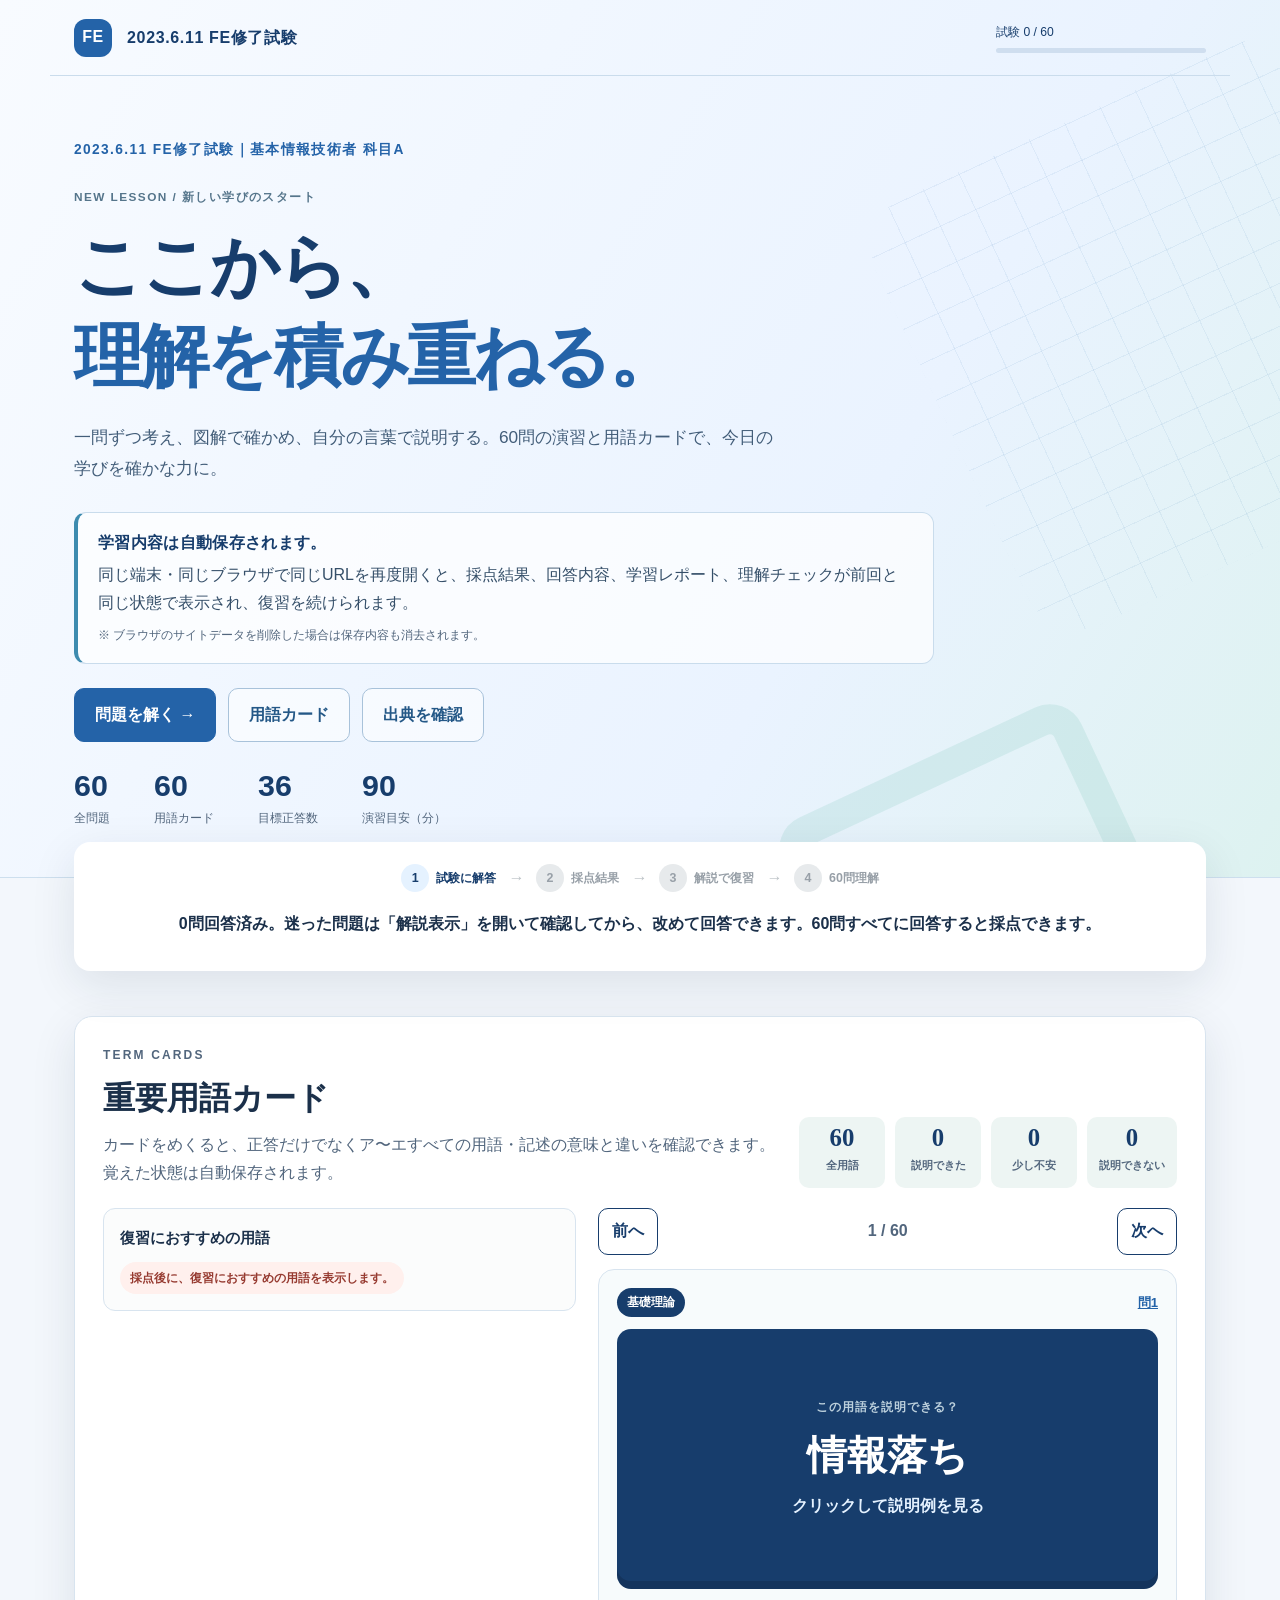
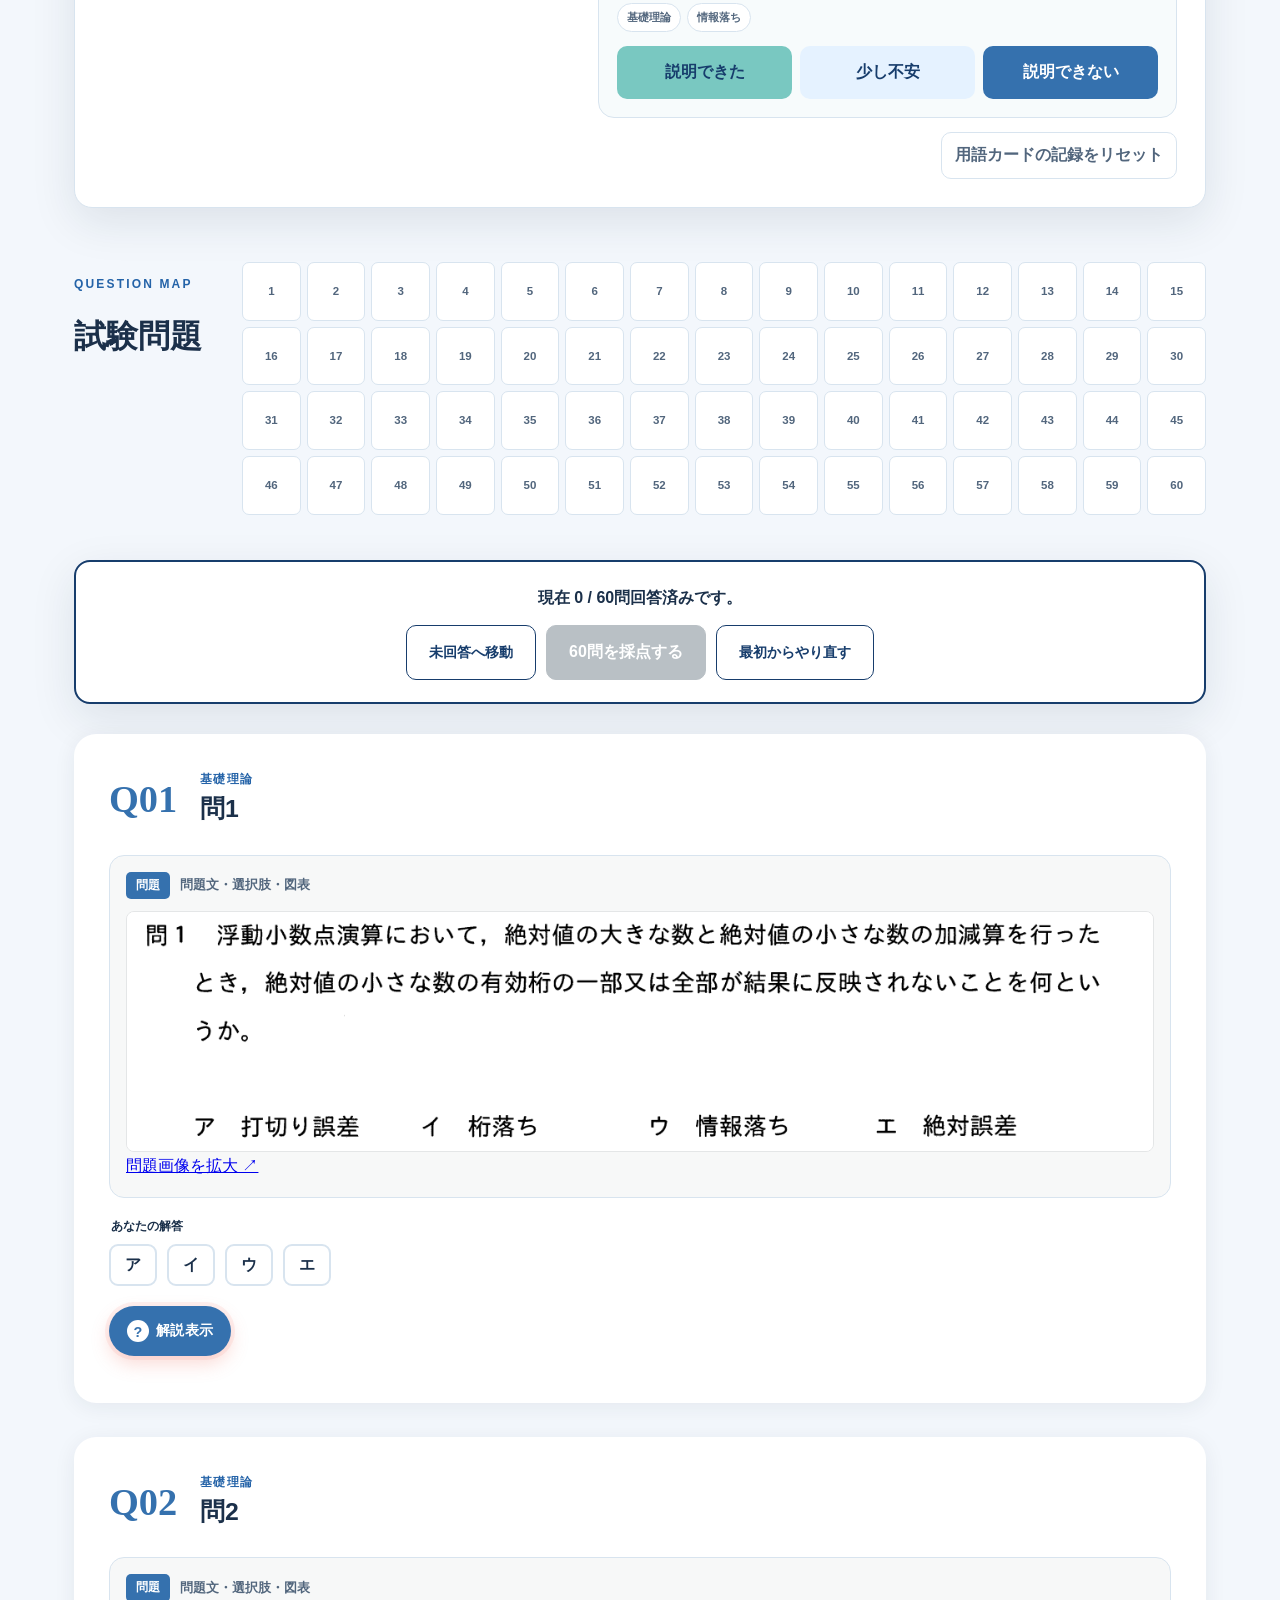
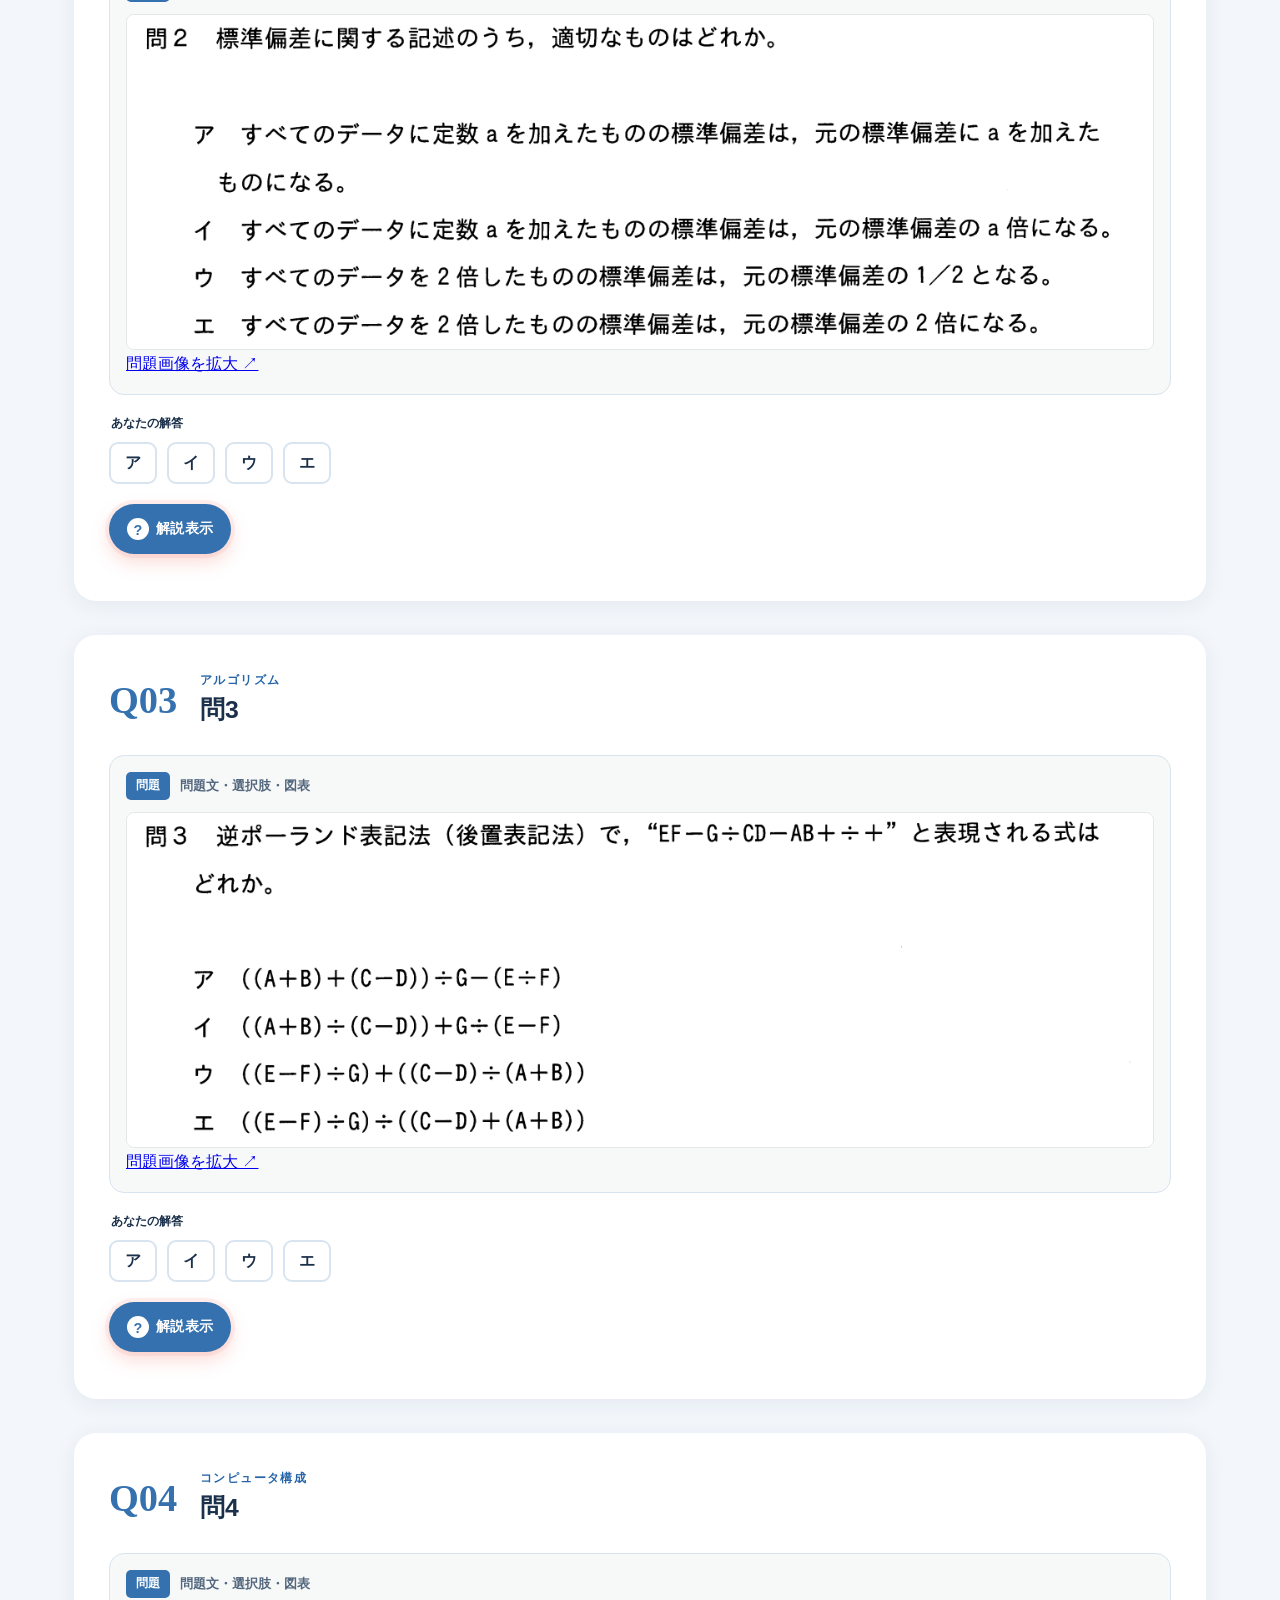
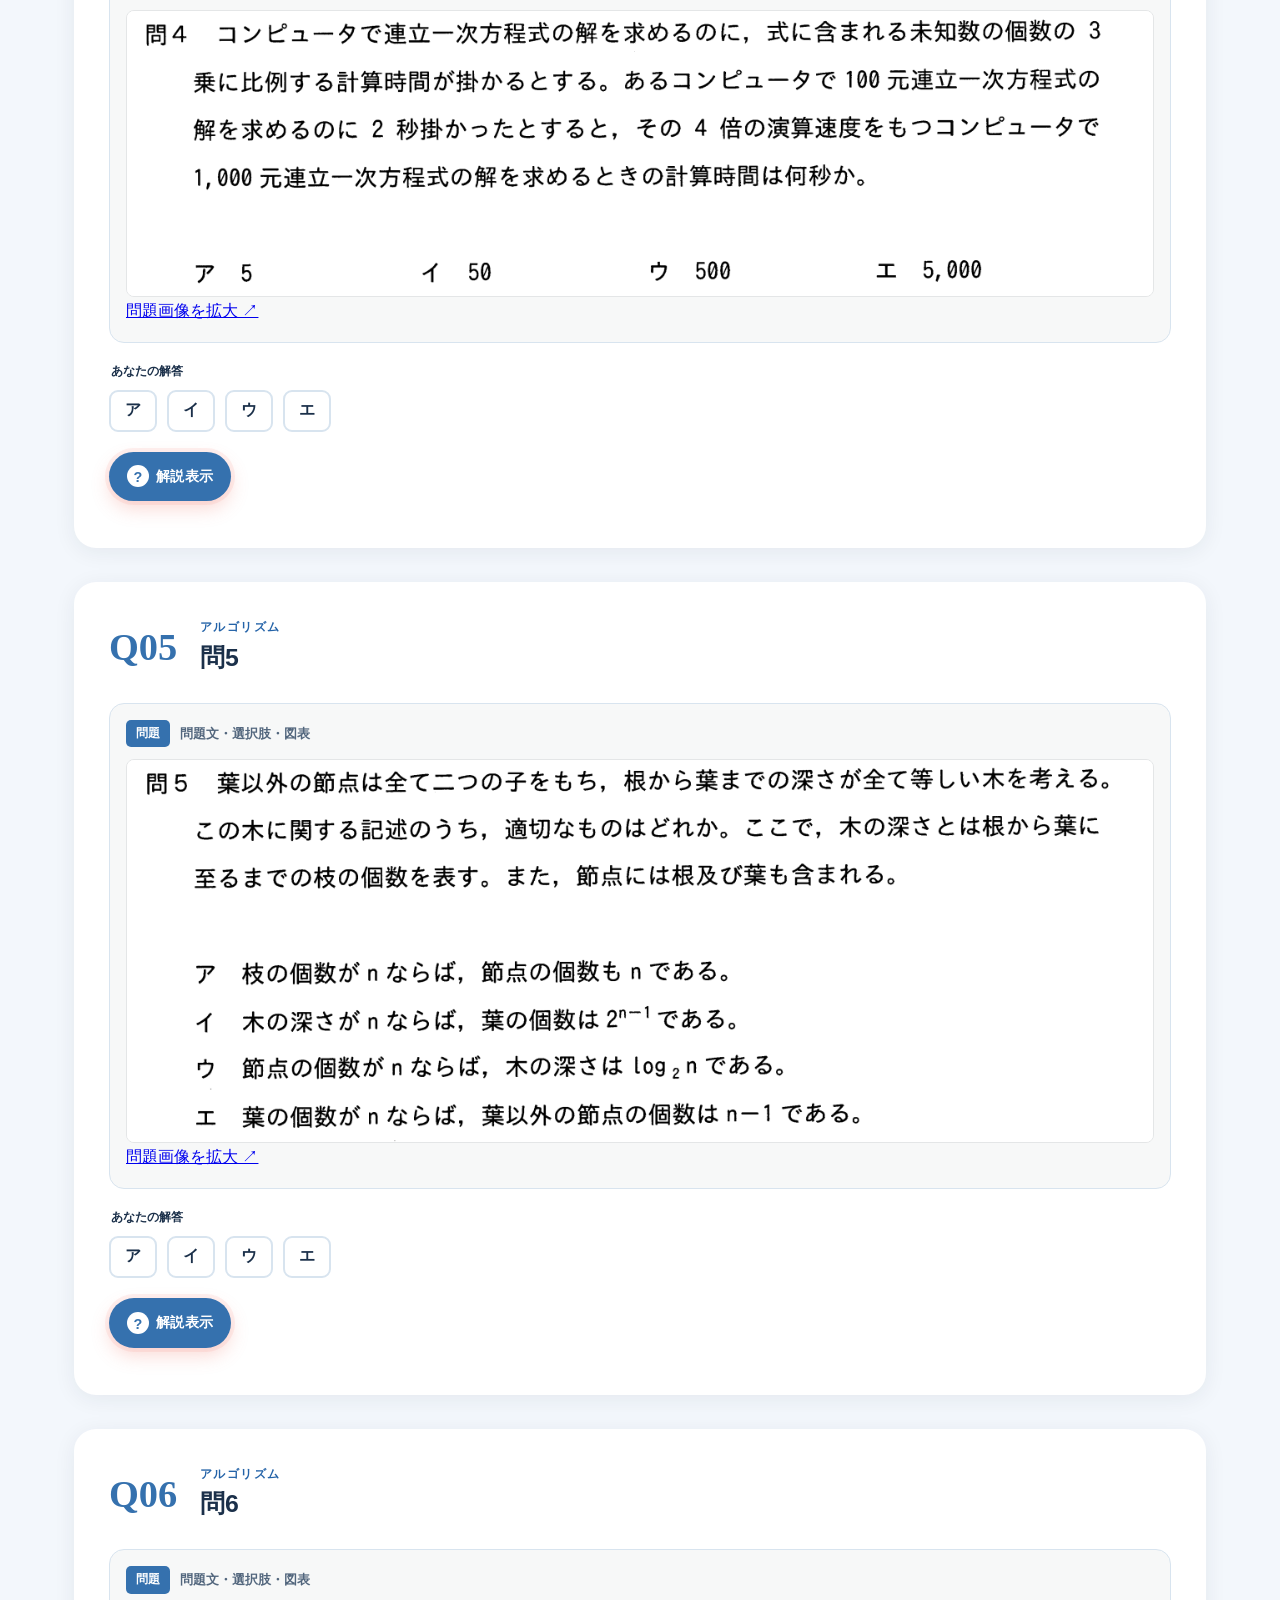
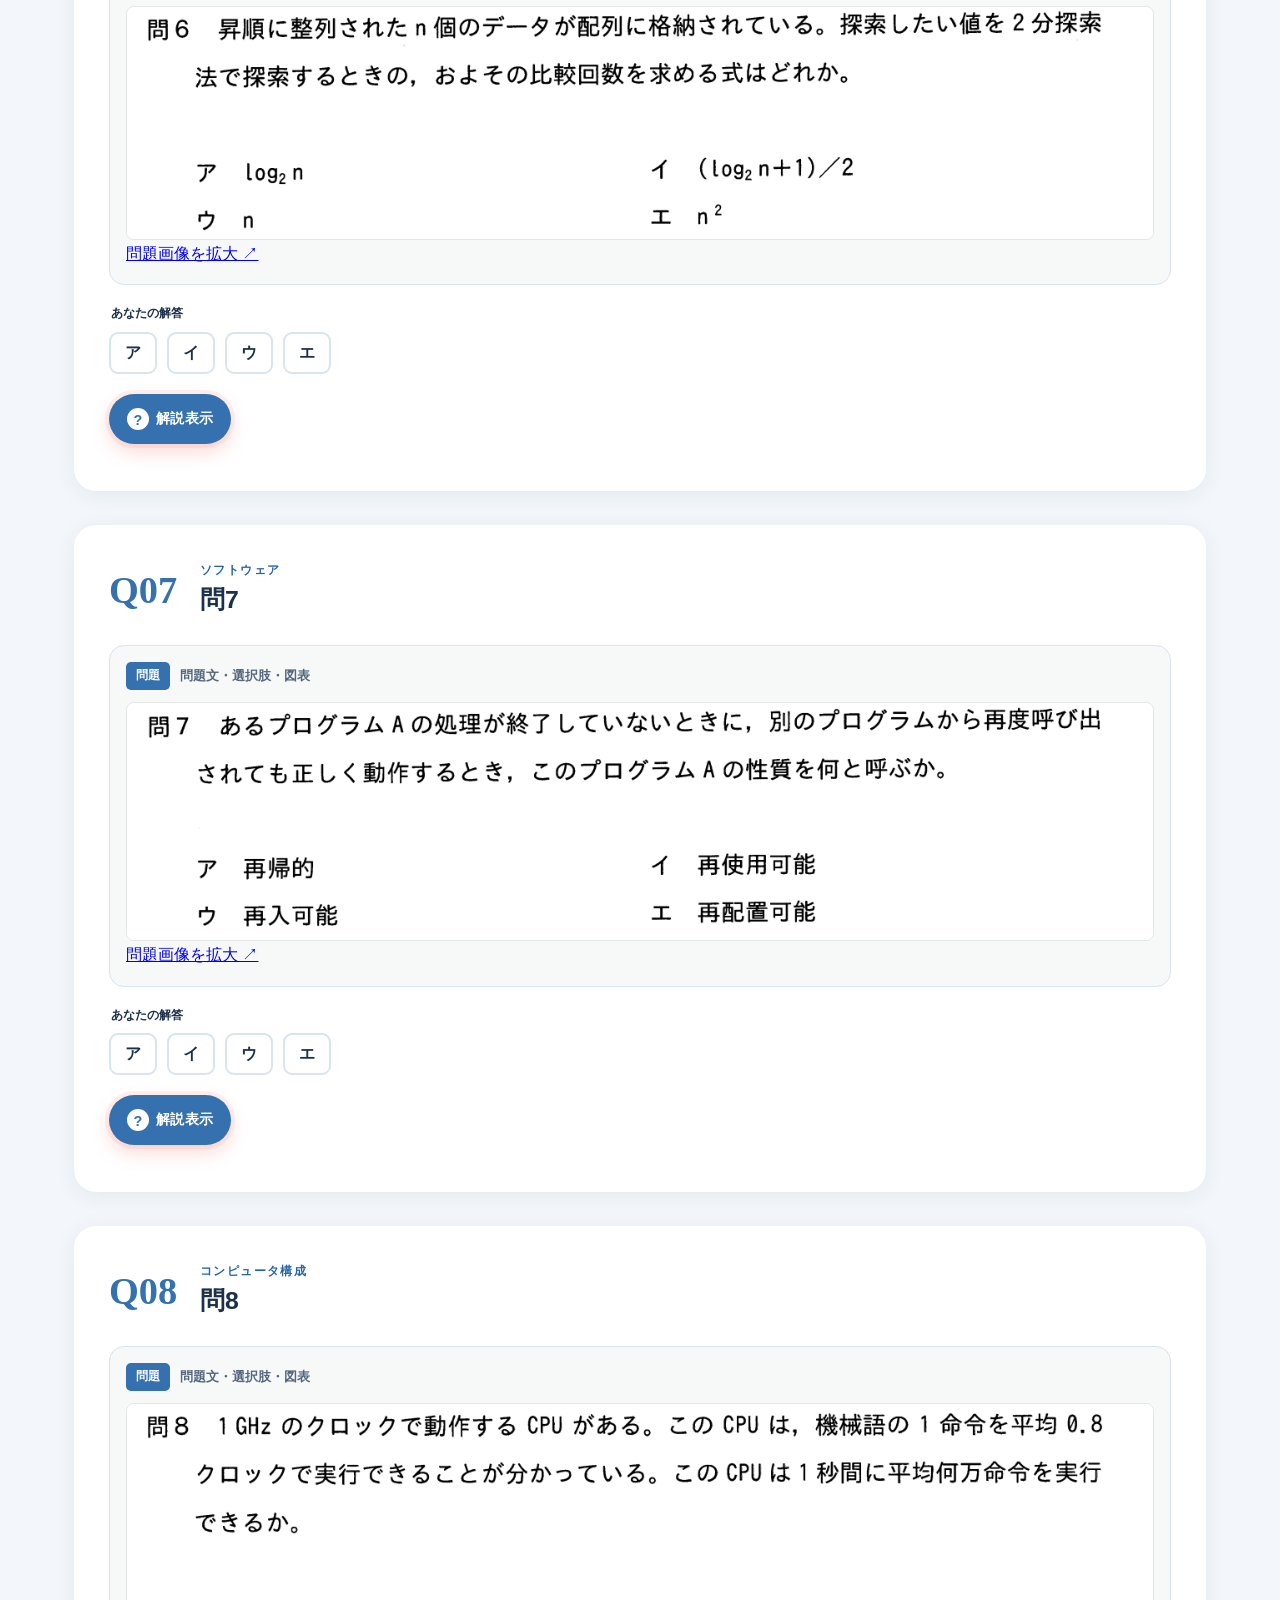
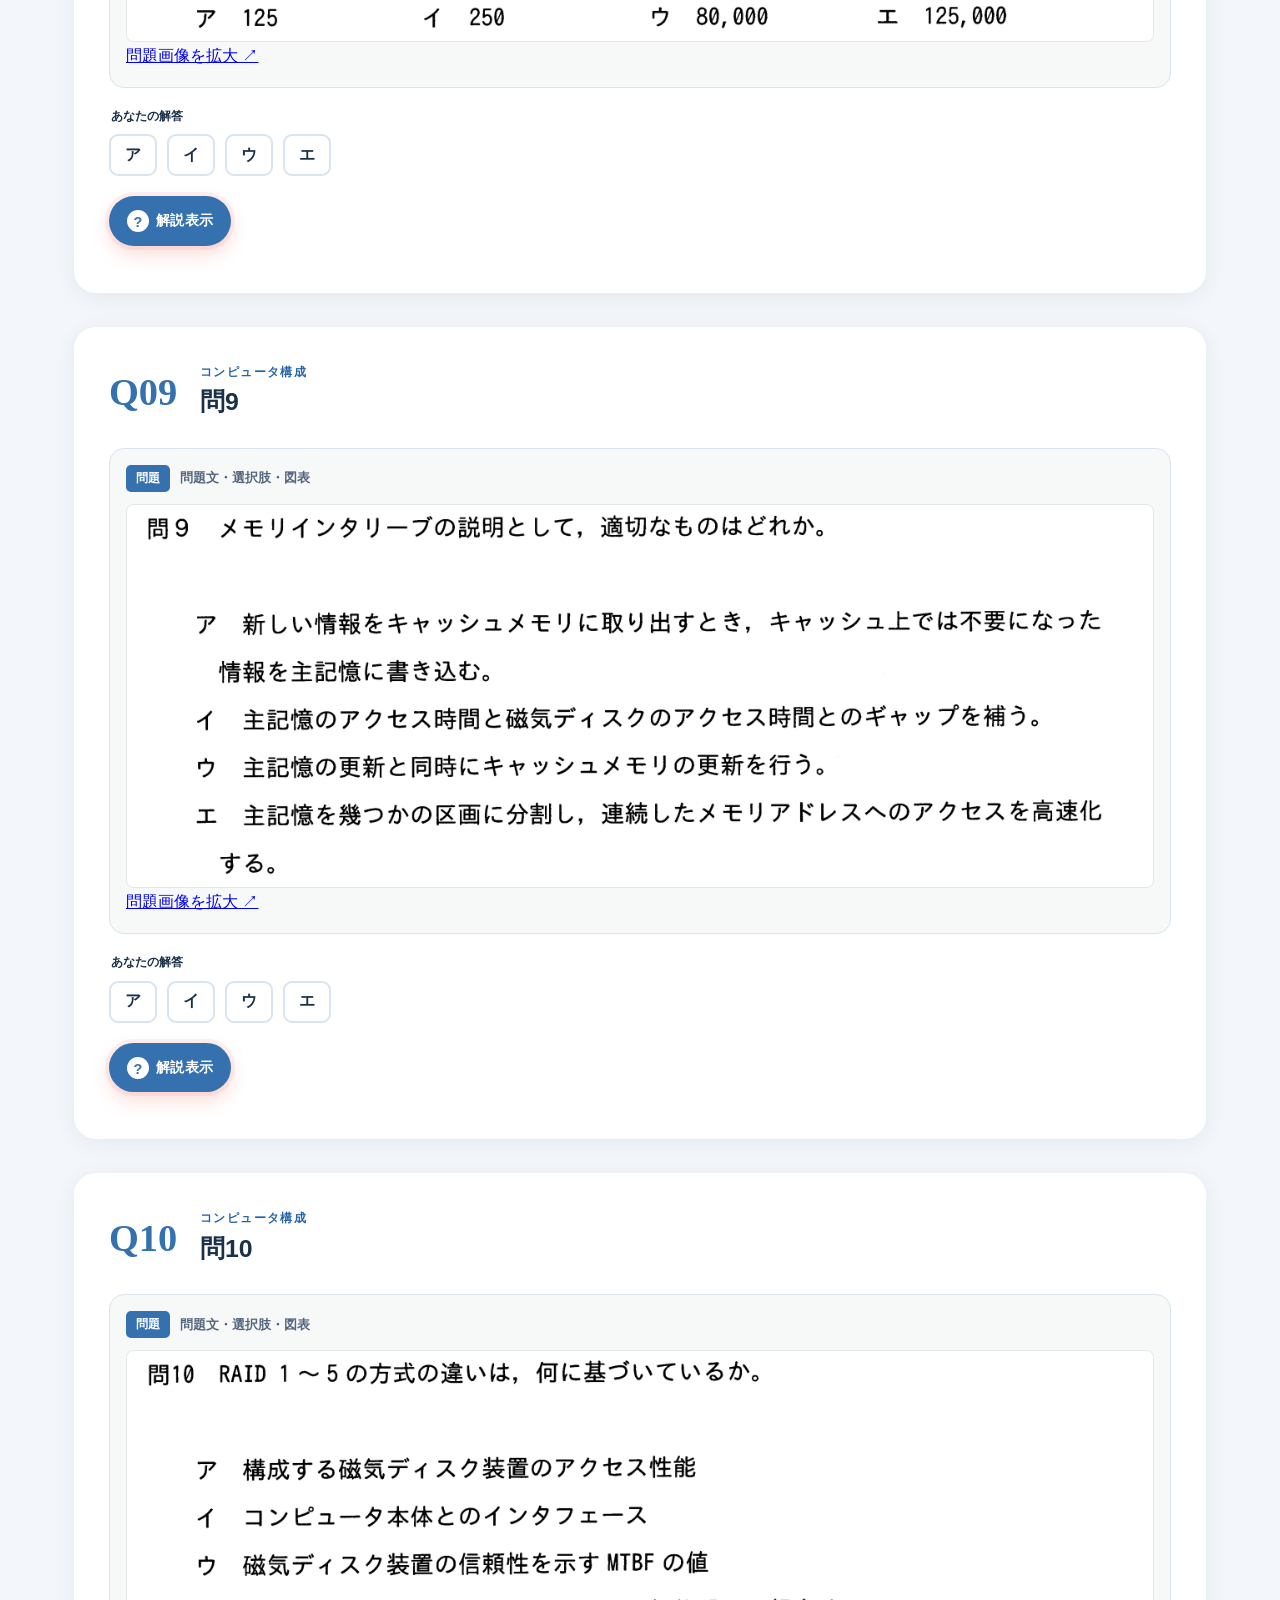
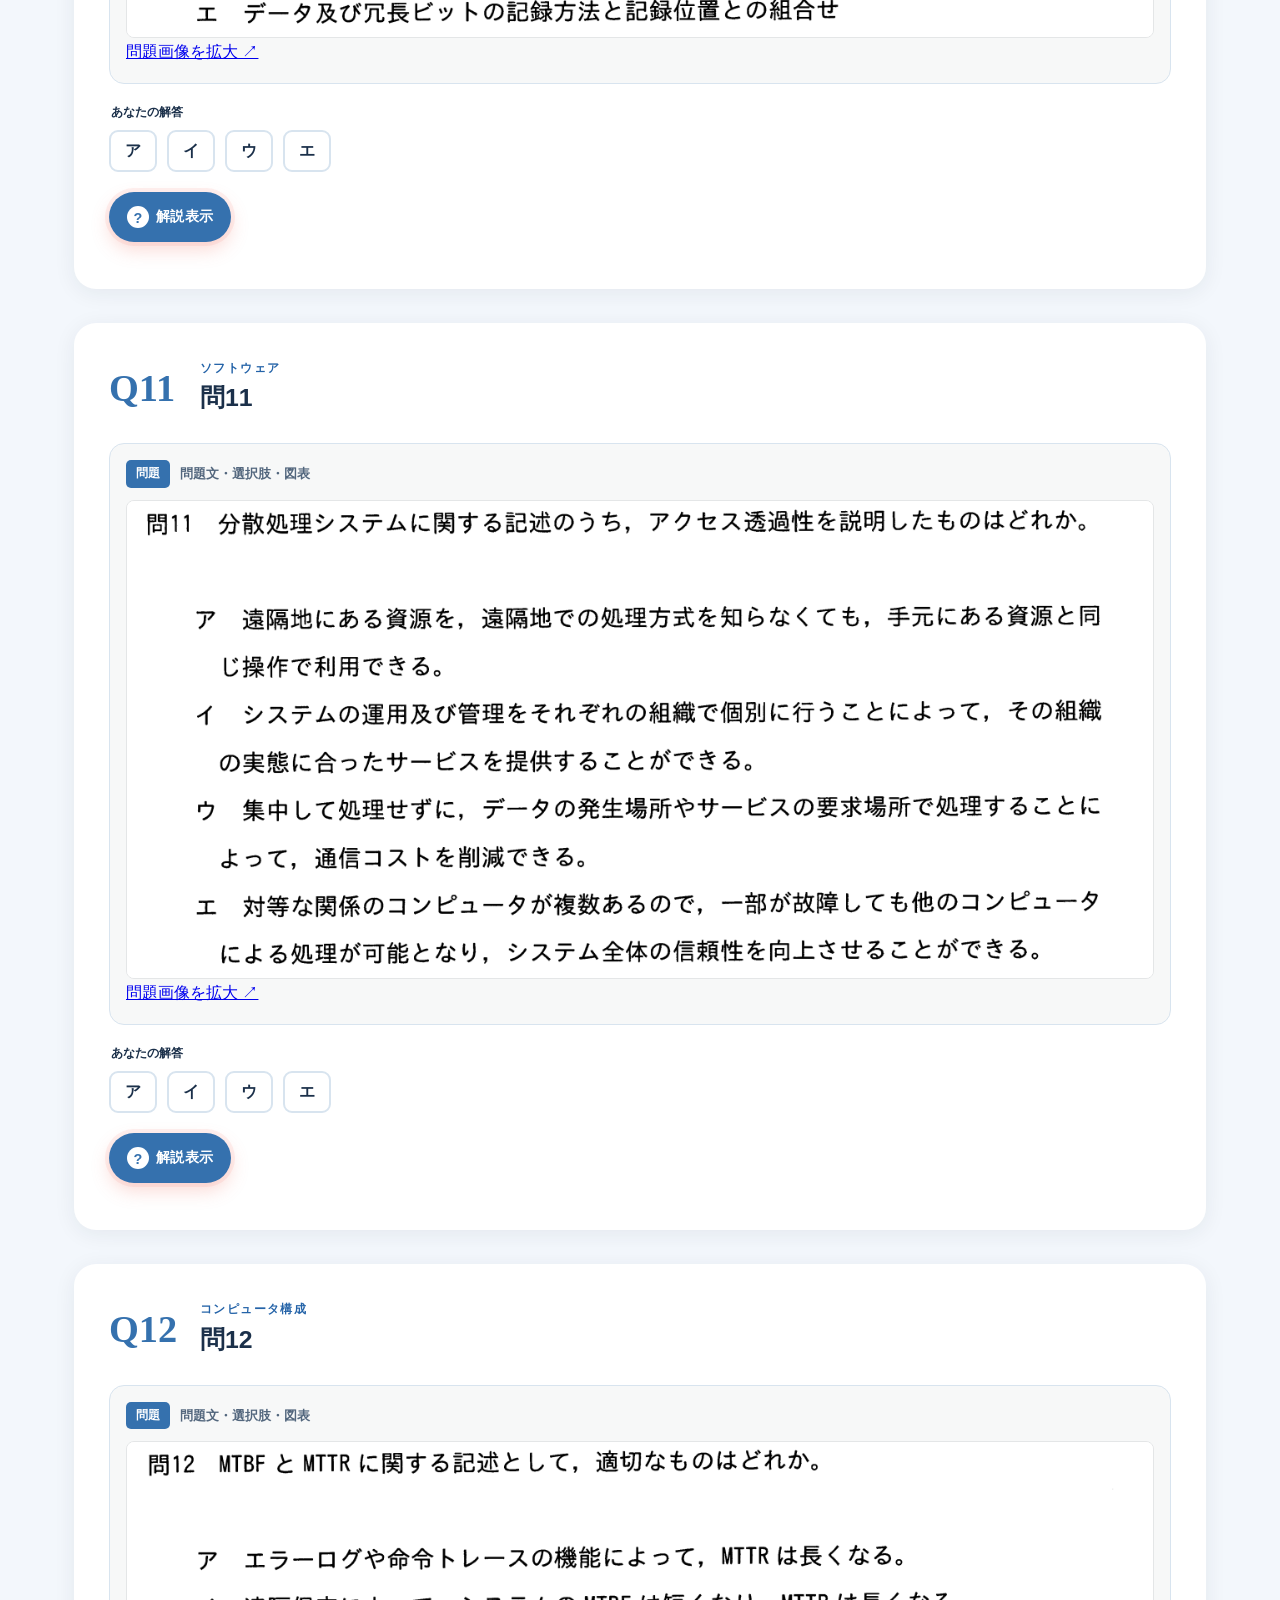
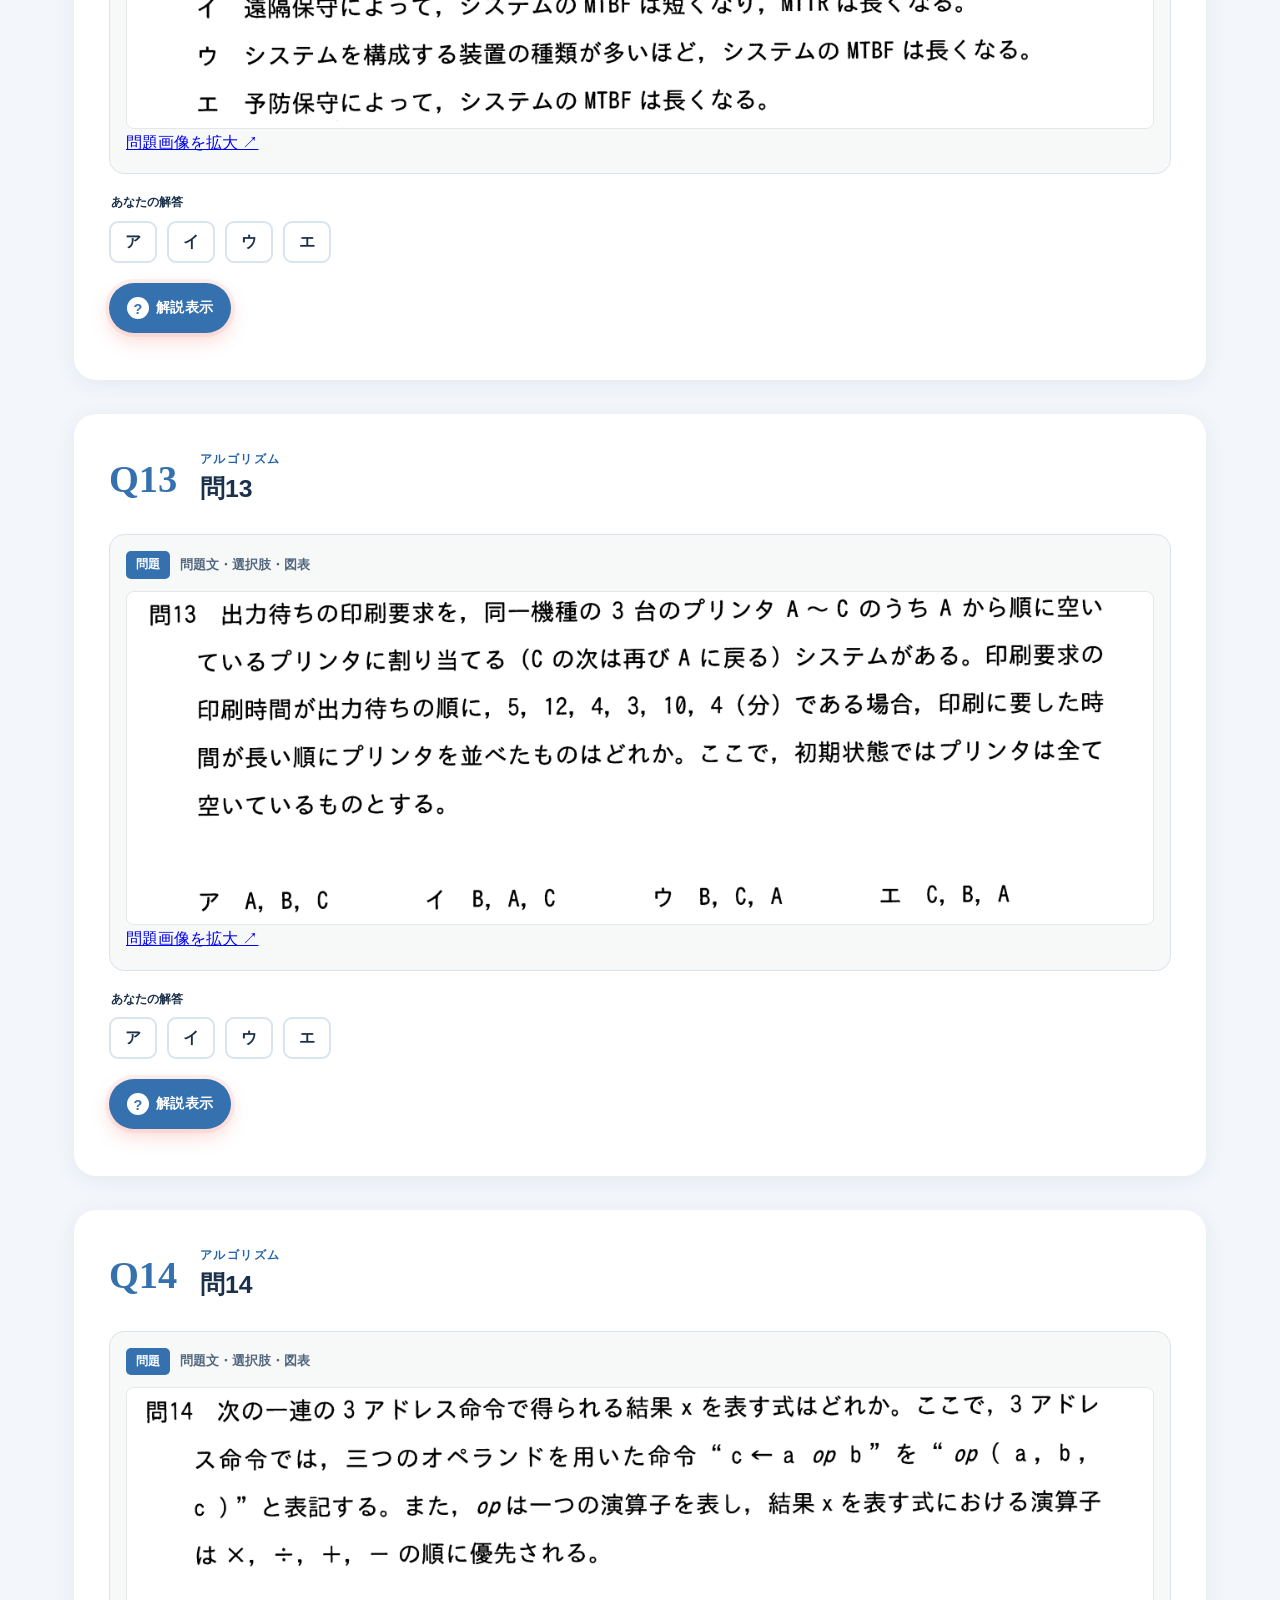
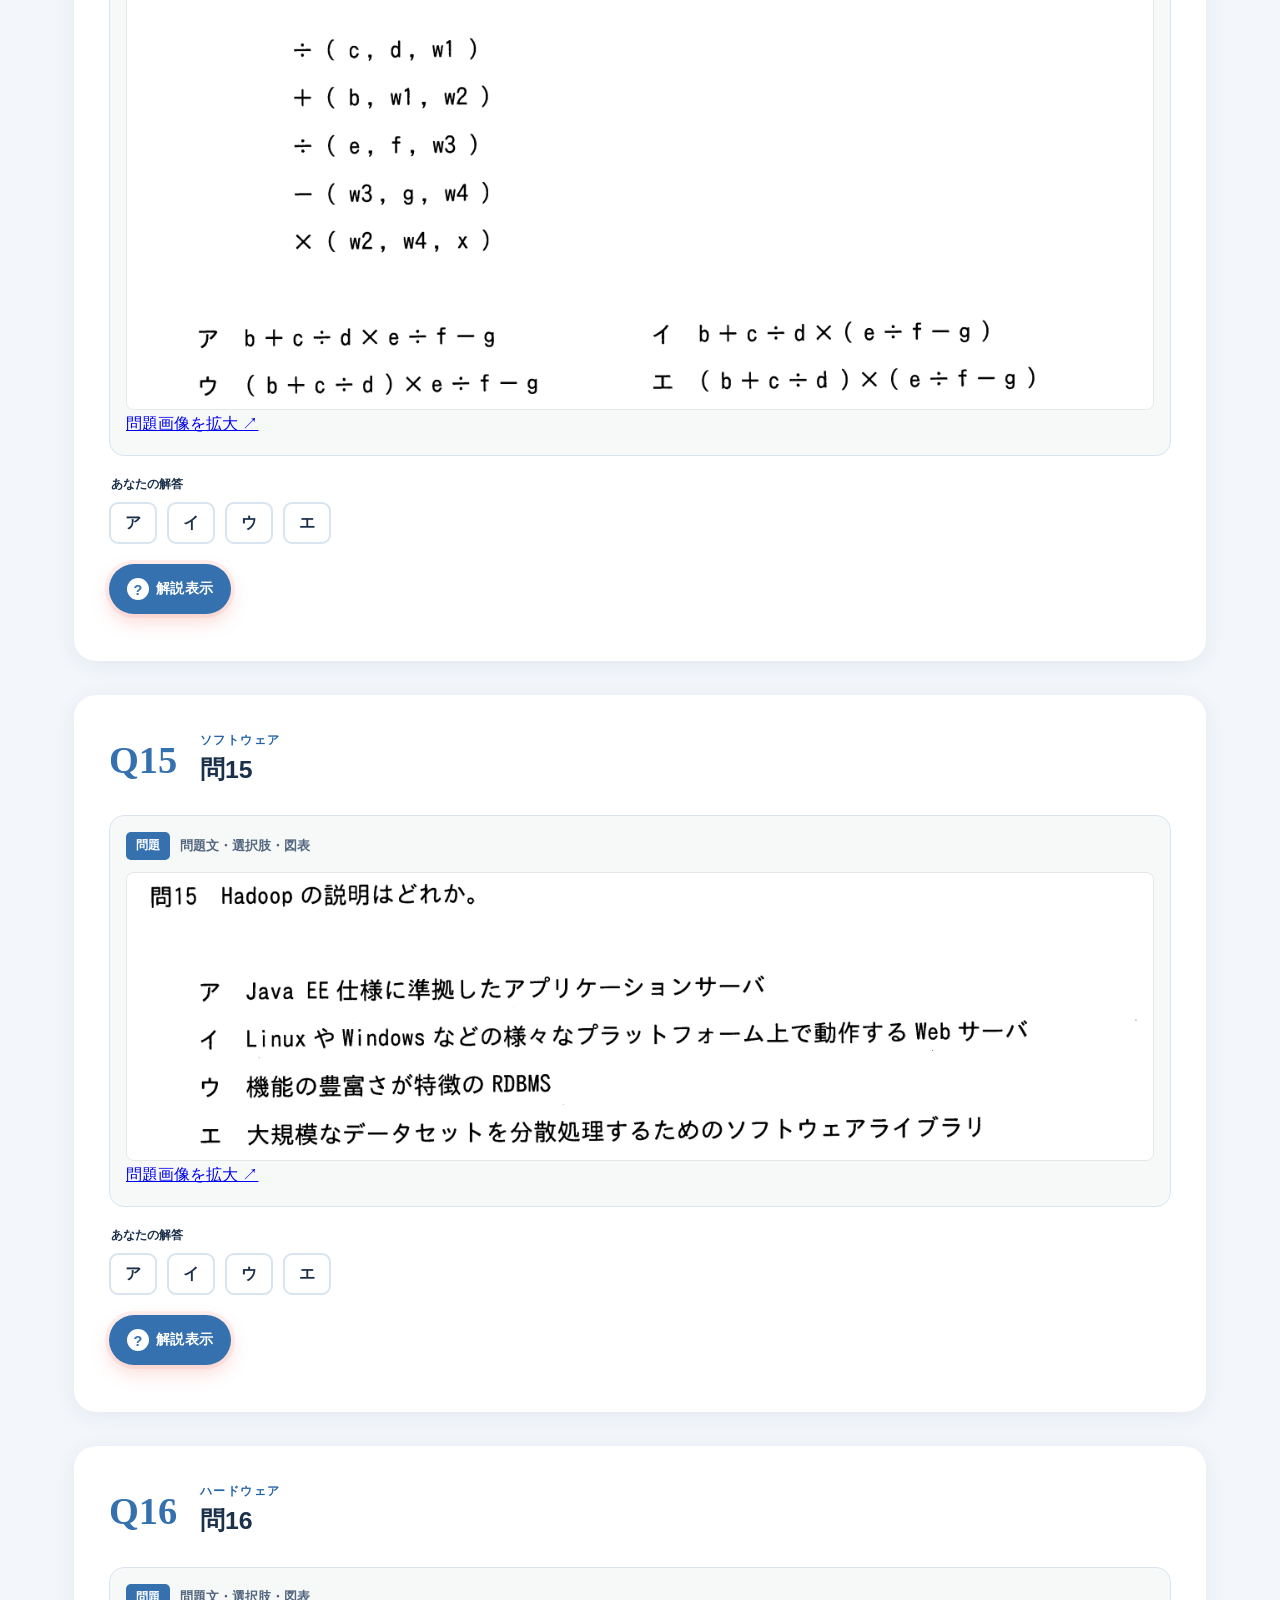
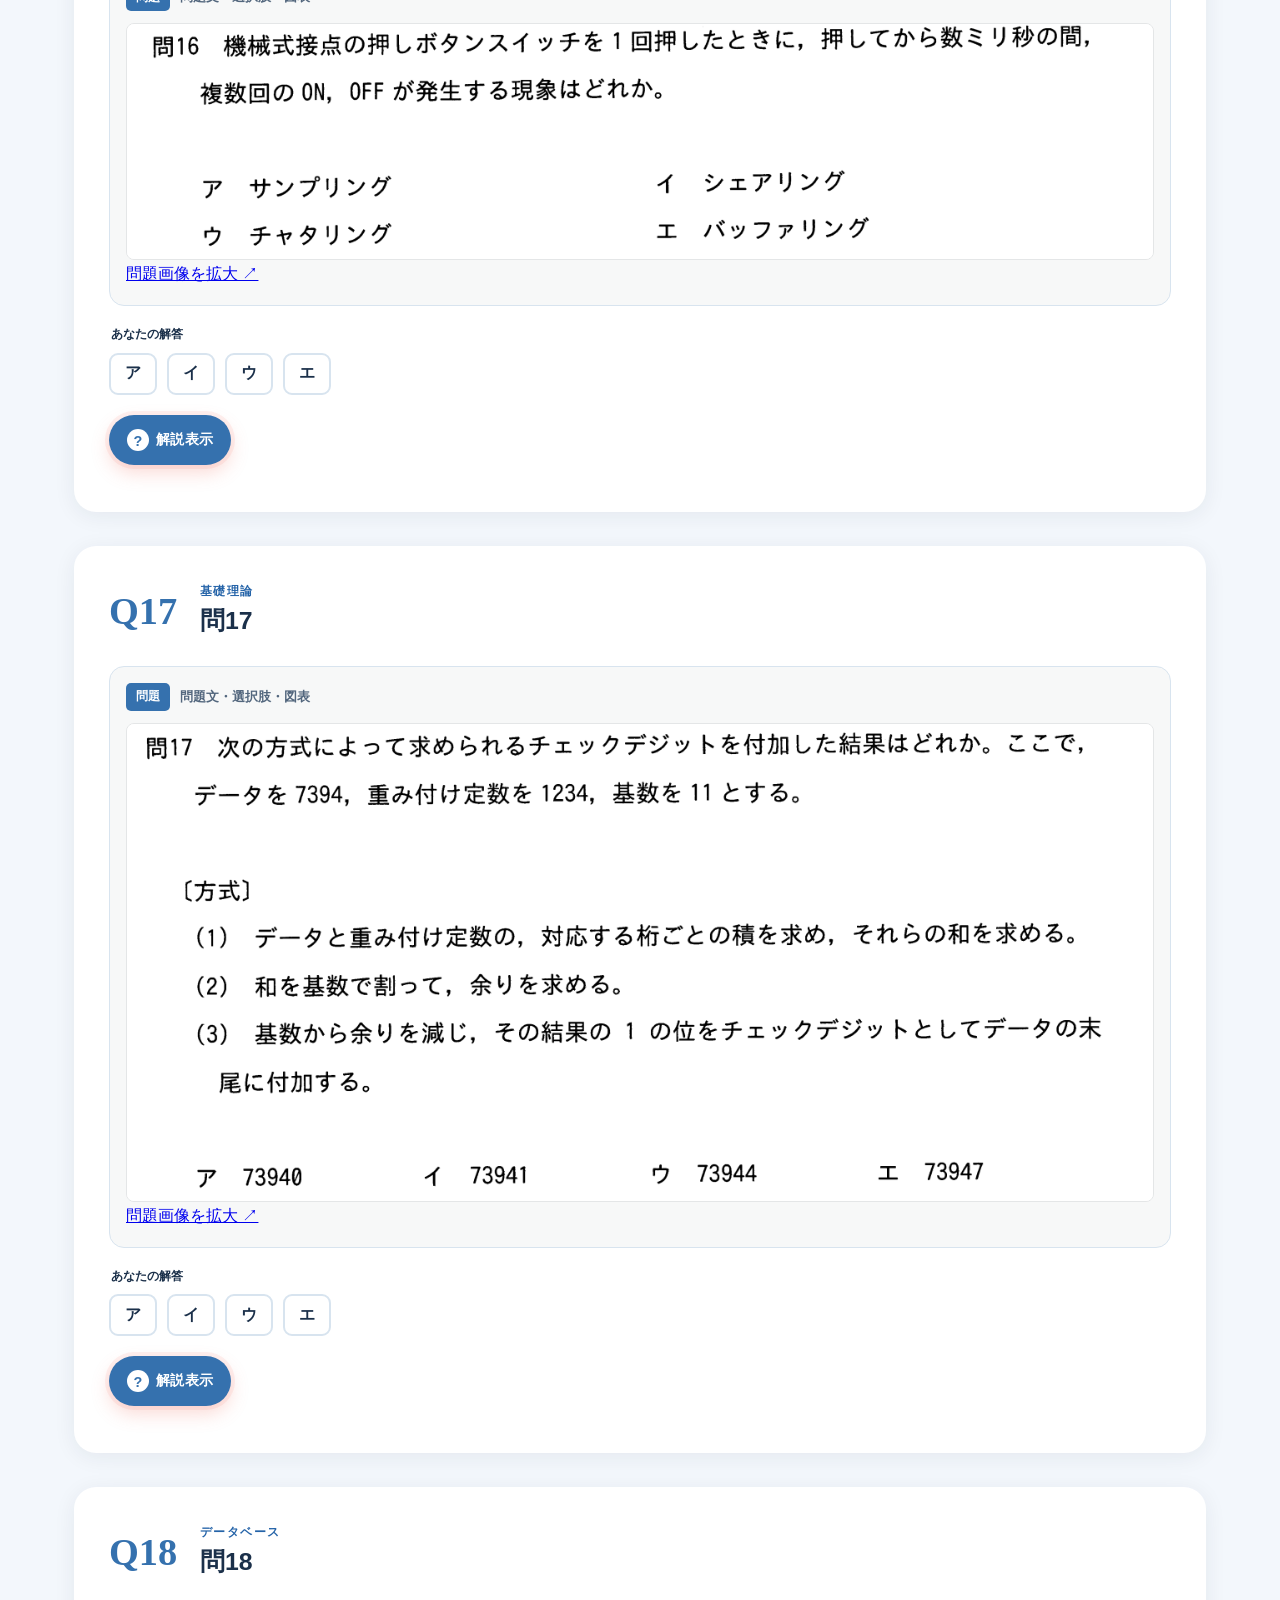
==== commit 29926127: "Add files via upload" ====
--- a/index.html
+++ b/index.html
@@ -5,12 +5,12 @@
   <meta name="viewport" content="width=device-width, initial-scale=1">
   <meta name="description" content="2023.6.11 FE修了試験・基本情報技術者 科目A・全60問の試験演習と図解復習">
   <title>2023.6.11 FE修了試験｜問題演習と図解復習</title>
-  <link rel="stylesheet" href="styles.css?v=20261010-02">
-  <link rel="stylesheet" href="visuals.css?v=20261010-02">
-  <link rel="stylesheet" href="flow.css?v=20261010-02">
-  <link rel="stylesheet" href="report.css?v=20261010-02">
-  <link rel="stylesheet" href="terms.css?v=20261010-02">
-  <link rel="stylesheet" href="classroom.css?v=20261010-02">
+  <link rel="stylesheet" href="styles.css?v=20261010-01">
+  <link rel="stylesheet" href="visuals.css?v=20261010-01">
+  <link rel="stylesheet" href="flow.css?v=20261010-01">
+  <link rel="stylesheet" href="report.css?v=20261010-01">
+  <link rel="stylesheet" href="terms.css?v=20261010-01">
+  <link rel="stylesheet" href="classroom.css?v=20261010-01">
 </head>
 <body>
   <header class="hero">
@@ -94,7 +94,7 @@
         <div>
           <p class="section-kicker">TERM CARDS</p>
           <h2>重要用語カード</h2>
-          <p>用語を見て、自分の言葉で説明できるかを確認します。覚えた状態は自動保存されます。</p>
+          <p>カードをめくると、正答だけでなくア〜エすべての用語・記述の意味と違いを確認できます。覚えた状態は自動保存されます。</p>
         </div>
         <div id="termStats" class="term-stats" aria-label="用語カードの進捗"></div>
       </div>
@@ -154,7 +154,7 @@
   </main>
 
   <footer>
-    <div class="footer-notes"><p class="release-version">教材バージョン：20261010-02（2023.6.11版）</p>
+    <div class="footer-notes"><p class="release-version">教材バージョン：20261010-01（2023.6.11版）</p>
       <p>2023.6.11 FE修了試験（基本情報技術者 科目A）・学習用解説</p>
       <p class="source-note">問題画像：提供された tokurei_Mondai_20230611_FE.pdf（P.2～26）。正答：提供された tokurei_ans_20230611_FE.pdf。解説・図解・用語カードは学習用に作成した教材です。</p>
     </div>
@@ -206,11 +206,11 @@
     <div><button id="cancelSubmit" type="button">戻る</button><button id="confirmSubmit" class="primary" type="button">採点する</button></div>
   </dialog>
 
-  <script src="questions.js?v=20261010-02"></script>
-  <script src="terms.js?v=20261010-02"></script>
-  <script src="app.js?v=20261010-02"></script>
-  <script src="terms-ui.js?v=20261010-02"></script>
-  <script src="learning.js?v=20261010-02"></script>
+  <script src="questions.js?v=20261010-01"></script>
+  <script src="terms.js?v=20261010-01"></script>
+  <script src="app.js?v=20261010-01"></script>
+  <script src="terms-ui.js?v=20261010-01"></script>
+  <script src="learning.js?v=20261010-01"></script>
 </body>
 </html>
 
--- a/terms.css
+++ b/terms.css
@@ -0,0 +1,22 @@
+.term-learning{margin:0 0 54px;background:#fff;border:1px solid var(--line);border-radius:18px;padding:28px;box-shadow:var(--shadow)}
+.term-head{display:grid;grid-template-columns:1fr auto;gap:20px;align-items:end;margin-bottom:20px}.term-head h2{font-size:2rem;margin:.1em 0}.term-head p{margin:0;color:var(--muted);max-width:760px}.term-stats{display:flex;gap:10px;flex-wrap:wrap;justify-content:flex-end}.term-stats div{min-width:86px;background:#edf5f3;border-radius:10px;padding:9px 12px;text-align:center}.term-stats strong{display:block;font:800 1.55rem/1 Georgia;color:var(--navy)}.term-stats span{font-size:.66rem;color:var(--muted);font-weight:800}
+.term-tools{display:flex;gap:12px;align-items:center;flex-wrap:wrap;margin-bottom:22px}.term-tools .search{margin:0;flex:1}.term-filters{display:flex;gap:6px;flex-wrap:wrap}.term-filters button{border:0;background:#edf1f3;color:#4d5964;border-radius:99px;padding:8px 12px;cursor:pointer;font-size:.75rem;font-weight:800}.term-filters button.active{background:var(--navy);color:#fff}
+.term-layout{display:grid;grid-template-columns:minmax(310px,.9fr) 1.1fr;gap:22px}.term-side{display:grid;gap:18px;align-content:start}.term-weak,.term-list-wrap{border:1px solid var(--line);border-radius:12px;padding:16px;background:#fbfcfc}.term-weak h3,.term-list-wrap h3{margin:0 0 10px;font-size:.92rem}.term-weak-links{display:flex;gap:7px;flex-wrap:wrap}.term-weak-links a,.term-weak-links span{display:inline-flex;gap:6px;align-items:center;border-radius:999px;padding:6px 10px;background:#fff0ed;color:#963a30;text-decoration:none;font-size:.72rem;font-weight:800}.term-weak-links a span{padding:0;background:transparent;color:#963a30;font-size:.64rem}
+.term-list{max-height:410px;overflow:auto;display:grid;gap:7px;padding-right:4px}.term-list button{border:1px solid var(--line);background:#fff;border-radius:9px;padding:9px 10px;display:flex;justify-content:space-between;align-items:center;gap:8px;text-align:left;cursor:pointer}.term-list button b{font-size:.78rem}.term-list button span{font-size:.66rem;color:var(--muted);white-space:nowrap}.term-list button.active{border-color:var(--coral);box-shadow:0 0 0 3px #ef6f611f}.term-list button.known{background:#e1f5ee}.term-list button.shaky{background:#fff8e1}.term-list button.weak{background:#fff0ed}
+.term-study{display:grid;gap:14px}.term-nav{display:flex;justify-content:space-between;align-items:center}.term-nav button,.term-reset{border:1px solid var(--navy);background:#fff;color:var(--navy);border-radius:10px;padding:8px 13px;font-weight:900;cursor:pointer}.term-nav span{font-weight:900;color:var(--muted)}.term-reset{justify-self:end;border-color:var(--line);color:var(--muted)}
+.term-card{border:1px solid var(--line);border-radius:16px;background:#f7fbfc;padding:18px;min-height:430px}.term-card.known{background:#f3fbf8}.term-card.shaky{background:#fffdf2}.term-card.weak{background:#fff8f6}.term-card-top{display:flex;justify-content:space-between;align-items:center;margin-bottom:12px}.term-card-top span{background:var(--navy);color:#fff;border-radius:999px;padding:4px 10px;font-size:.72rem;font-weight:900}.term-card-top a{color:var(--blue);font-weight:900;font-size:.82rem}
+.term-flip{width:100%;min-height:260px;border:0;border-radius:14px;background:var(--navy);color:#fff;padding:24px;display:grid;place-items:center;text-align:center;cursor:pointer;box-shadow:inset 0 -8px 0 #00000024}.term-face{display:grid;gap:12px;justify-items:center}.term-face.back{display:none}.term-card.flipped .front{display:none}.term-card.flipped .back{display:grid}.term-face small{font-size:.75rem;color:#bcd0dc;font-weight:900;letter-spacing:.08em}.term-face strong{font-size:clamp(1.55rem,4vw,2.5rem);line-height:1.25}.term-face em{font-style:normal;color:var(--yellow);font-weight:900}.term-face b{background:var(--yellow);color:var(--navy);border-radius:999px;padding:6px 12px}.term-face p{max-width:620px;margin:0;line-height:1.8}.term-face i{font-style:normal;background:#ffffff18;border-left:5px solid var(--coral);padding:10px 14px;border-radius:8px;text-align:left}
+.term-tags{display:flex;gap:6px;flex-wrap:wrap;margin:14px 0}.term-tags span{background:#fff;border:1px solid var(--line);border-radius:999px;padding:4px 9px;font-size:.68rem;color:var(--muted);font-weight:800}.term-grade{display:grid;grid-template-columns:repeat(3,1fr);gap:8px}.term-grade button{border:0;border-radius:10px;padding:12px 8px;font-weight:900;cursor:pointer}.term-grade button:nth-child(1){background:var(--mint);color:var(--navy)}.term-grade button:nth-child(2){background:var(--yellow);color:var(--navy)}.term-grade button:nth-child(3){background:var(--coral);color:#fff}.term-current{margin:12px 0 0;text-align:center;font-weight:900;color:var(--muted)}.term-empty{text-align:center;color:var(--muted);padding:80px 0}
+@media(max-width:900px){.term-head,.term-layout{grid-template-columns:1fr}.term-stats{justify-content:flex-start}.term-grade{grid-template-columns:1fr}.term-card{min-height:auto}}
+@media(max-width:520px){.term-learning{padding:22px 15px}.term-head h2{font-size:1.45rem}.term-flip{padding:18px;min-height:240px}.term-list{max-height:260px}}
+
+
+.term-choice-explanations{margin:20px 0;padding-top:18px;border-top:1px solid var(--line);text-align:left}
+.term-choice-explanations h3{margin:0 0 7px;font-size:1.08rem;color:var(--navy)}
+.term-choice-intro{font-size:.83rem;line-height:1.65;color:var(--muted);margin:0 0 14px}
+.term-choice{background:#fff;border:1px solid var(--line);border-radius:11px;margin:10px 0;padding:14px}
+.term-choice.correct{border-color:#278b74;background:#edf9f4}
+.term-choice h4{display:flex;gap:8px;align-items:baseline;flex-wrap:wrap;margin:0;font-size:.95rem;color:var(--navy);line-height:1.6;overflow-wrap:anywhere}
+.term-choice-label{display:inline-block;padding:1px 7px;border-radius:5px;background:var(--navy);color:white;flex-shrink:0}
+.term-choice-answer{font-size:.7rem;border-radius:5px;padding:1px 7px;background:#d7eee5;color:#166c55;white-space:nowrap}
+.term-choice p{margin:9px 0 0;font-size:.9rem;line-height:1.9;overflow-wrap:anywhere}
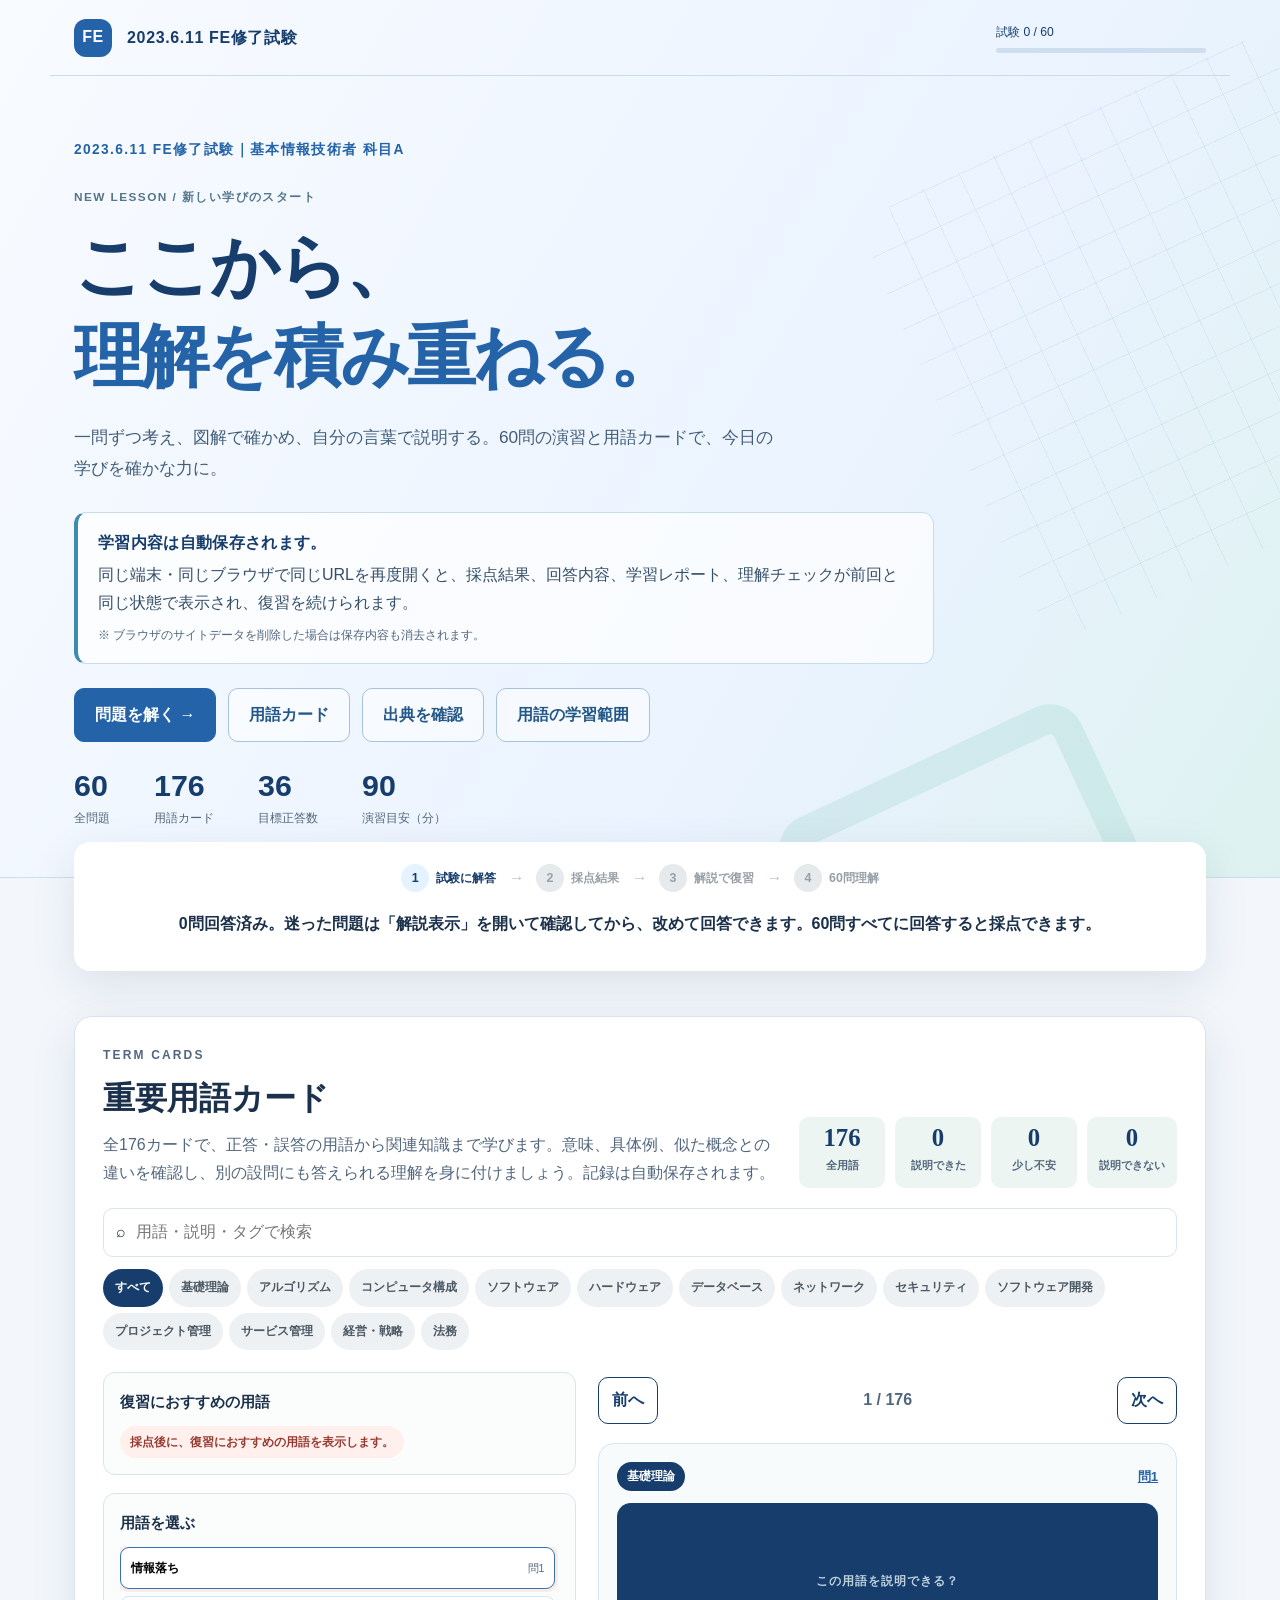
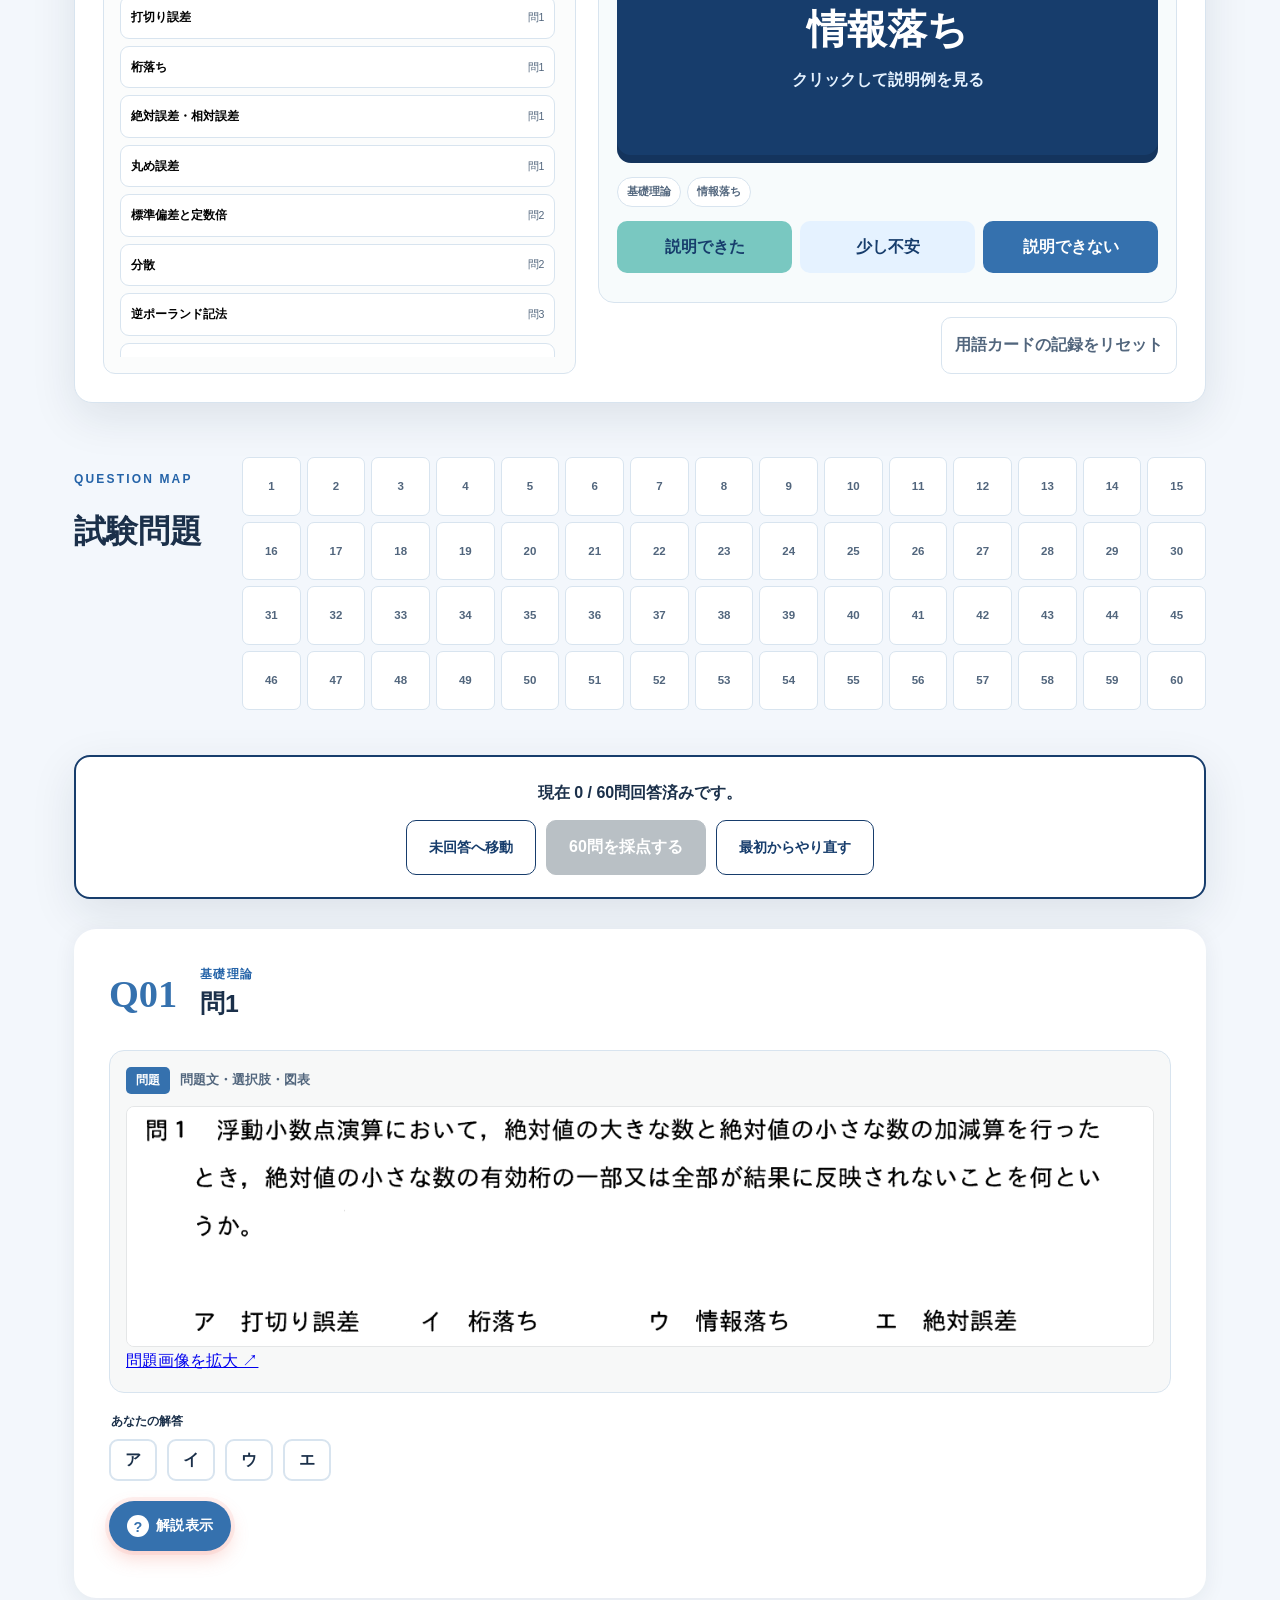
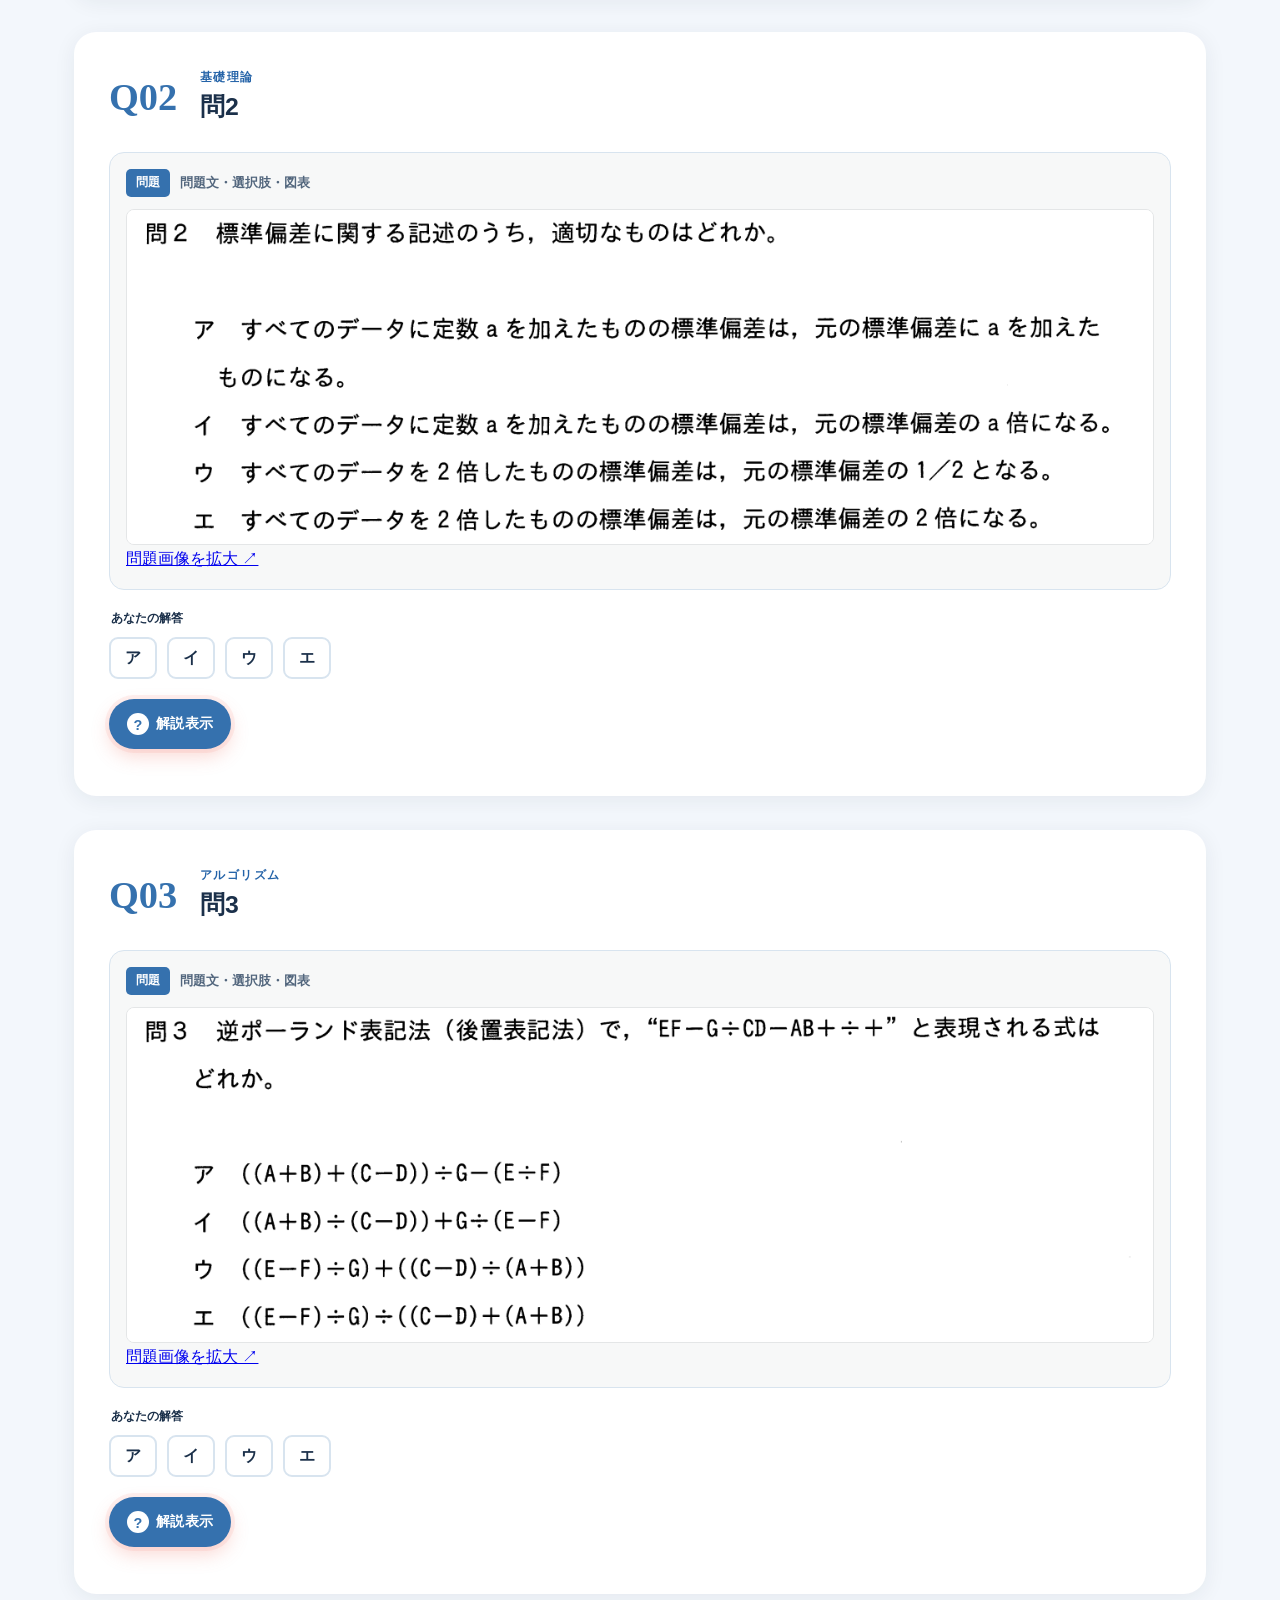
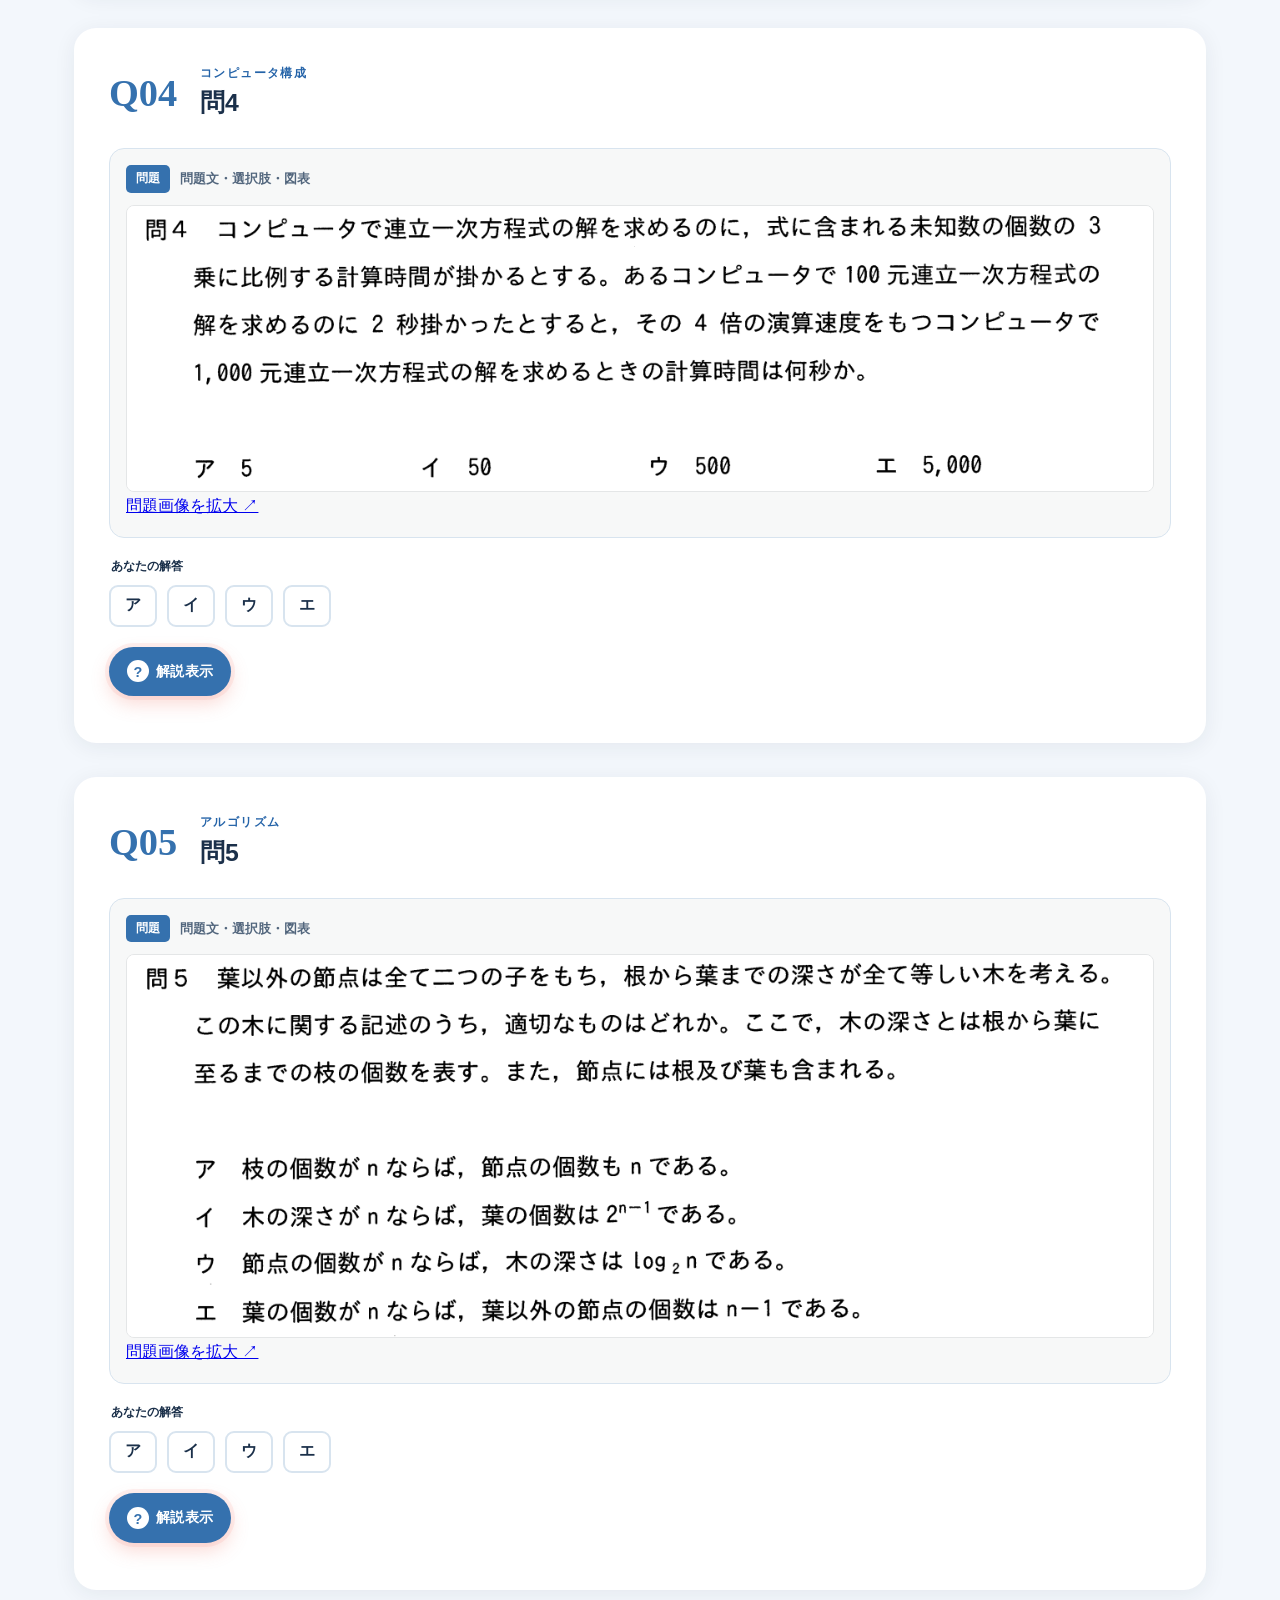
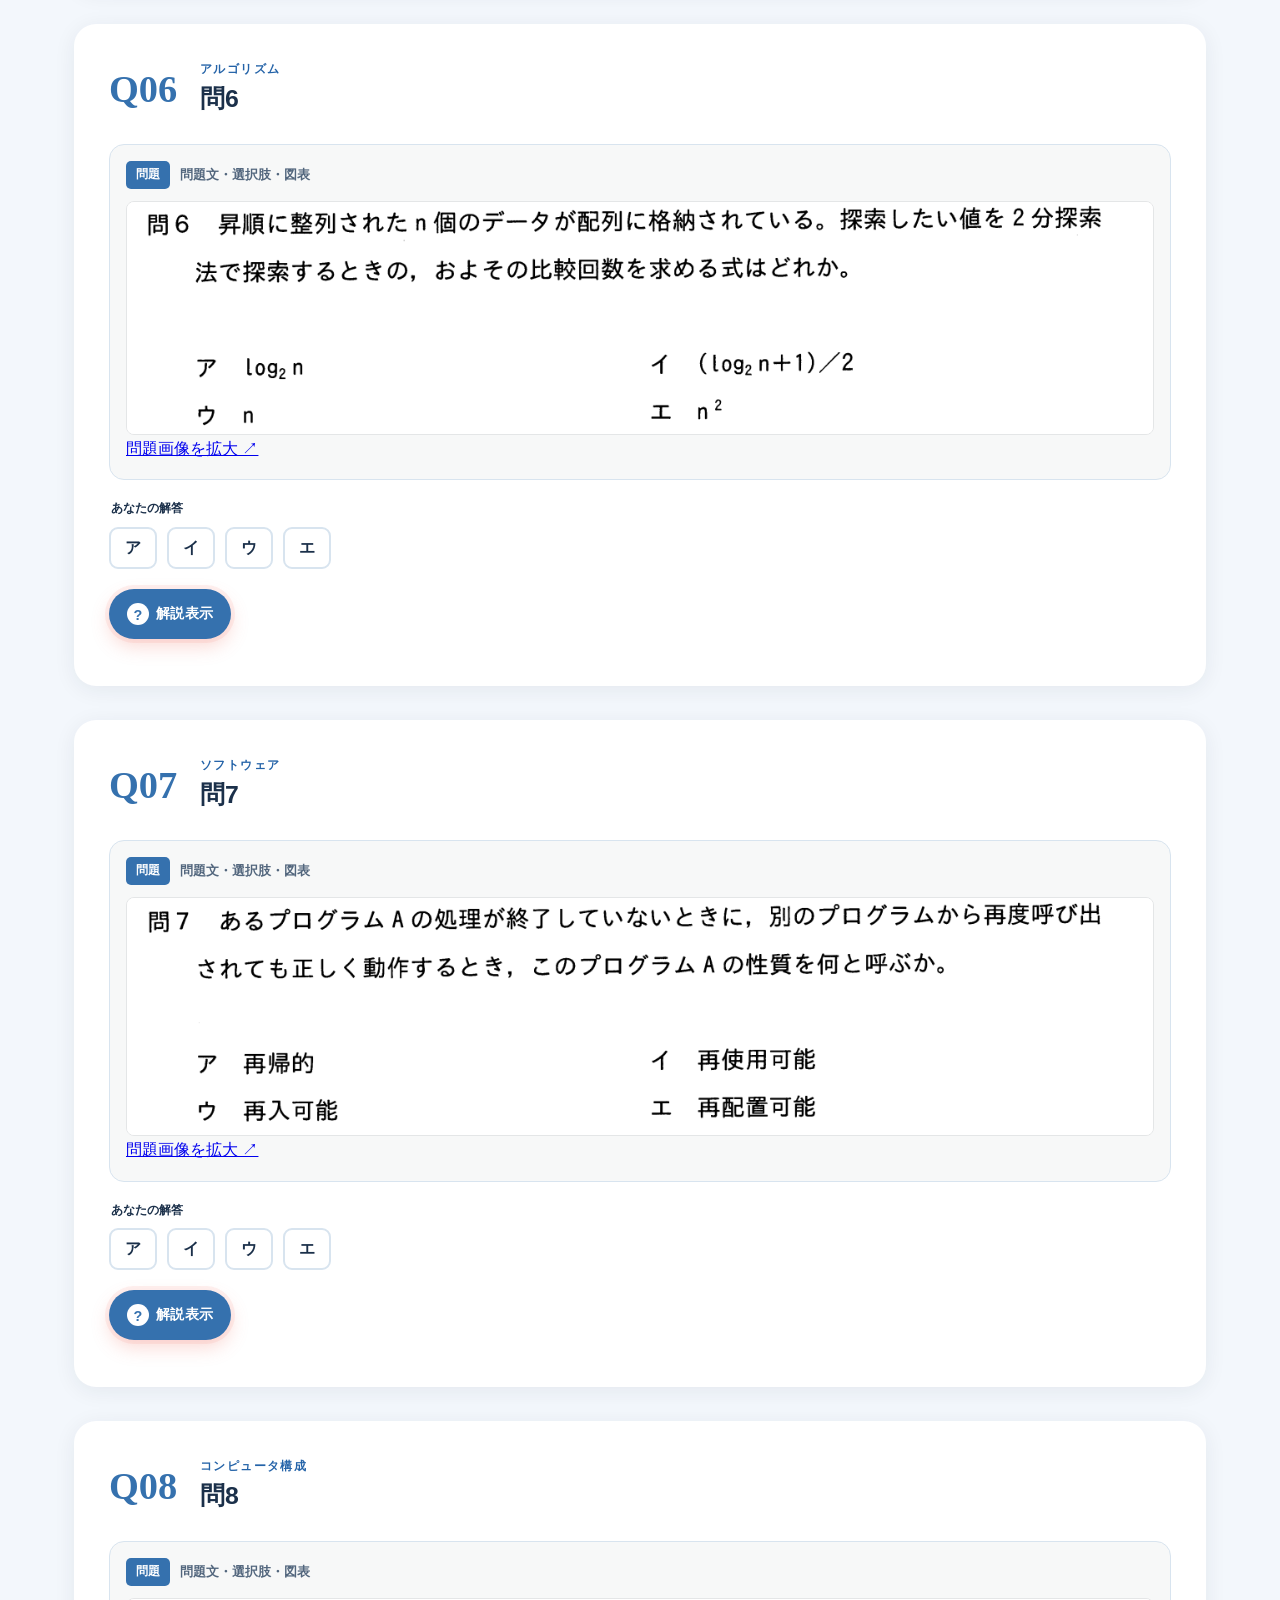
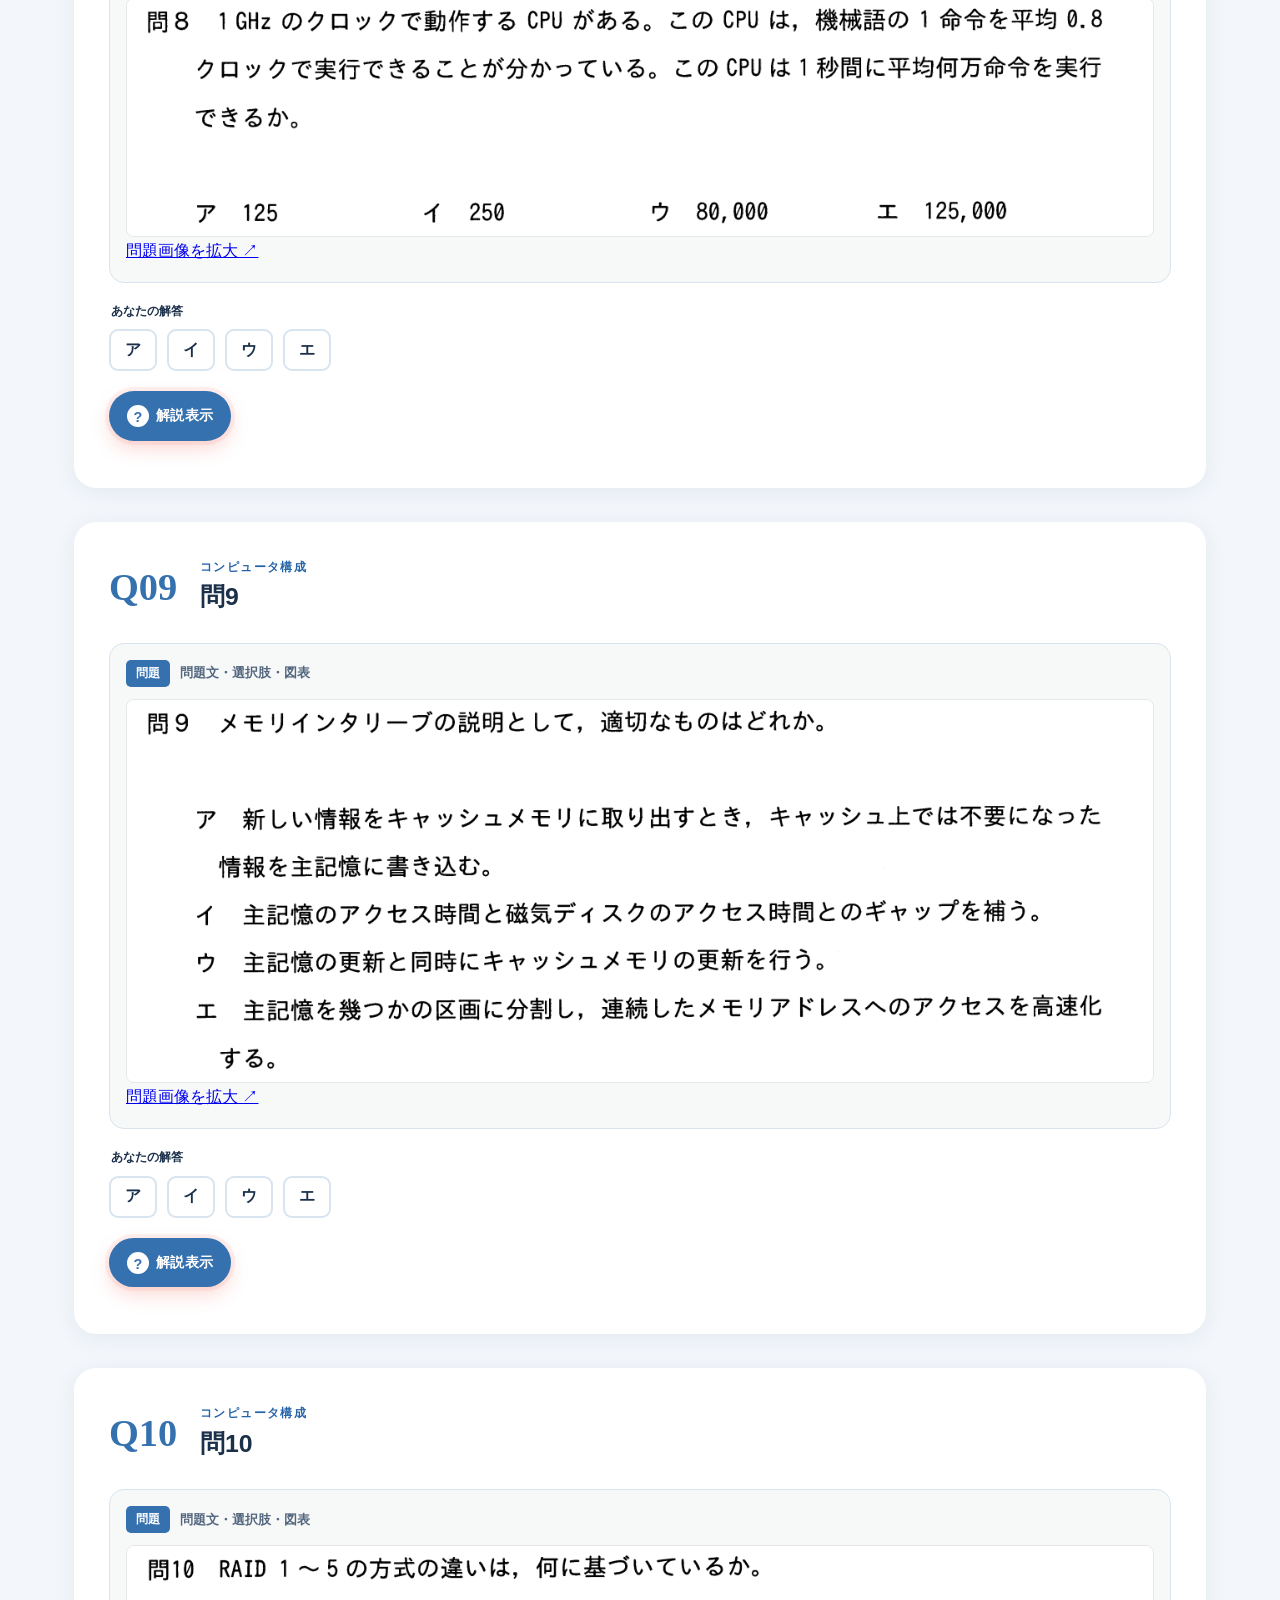
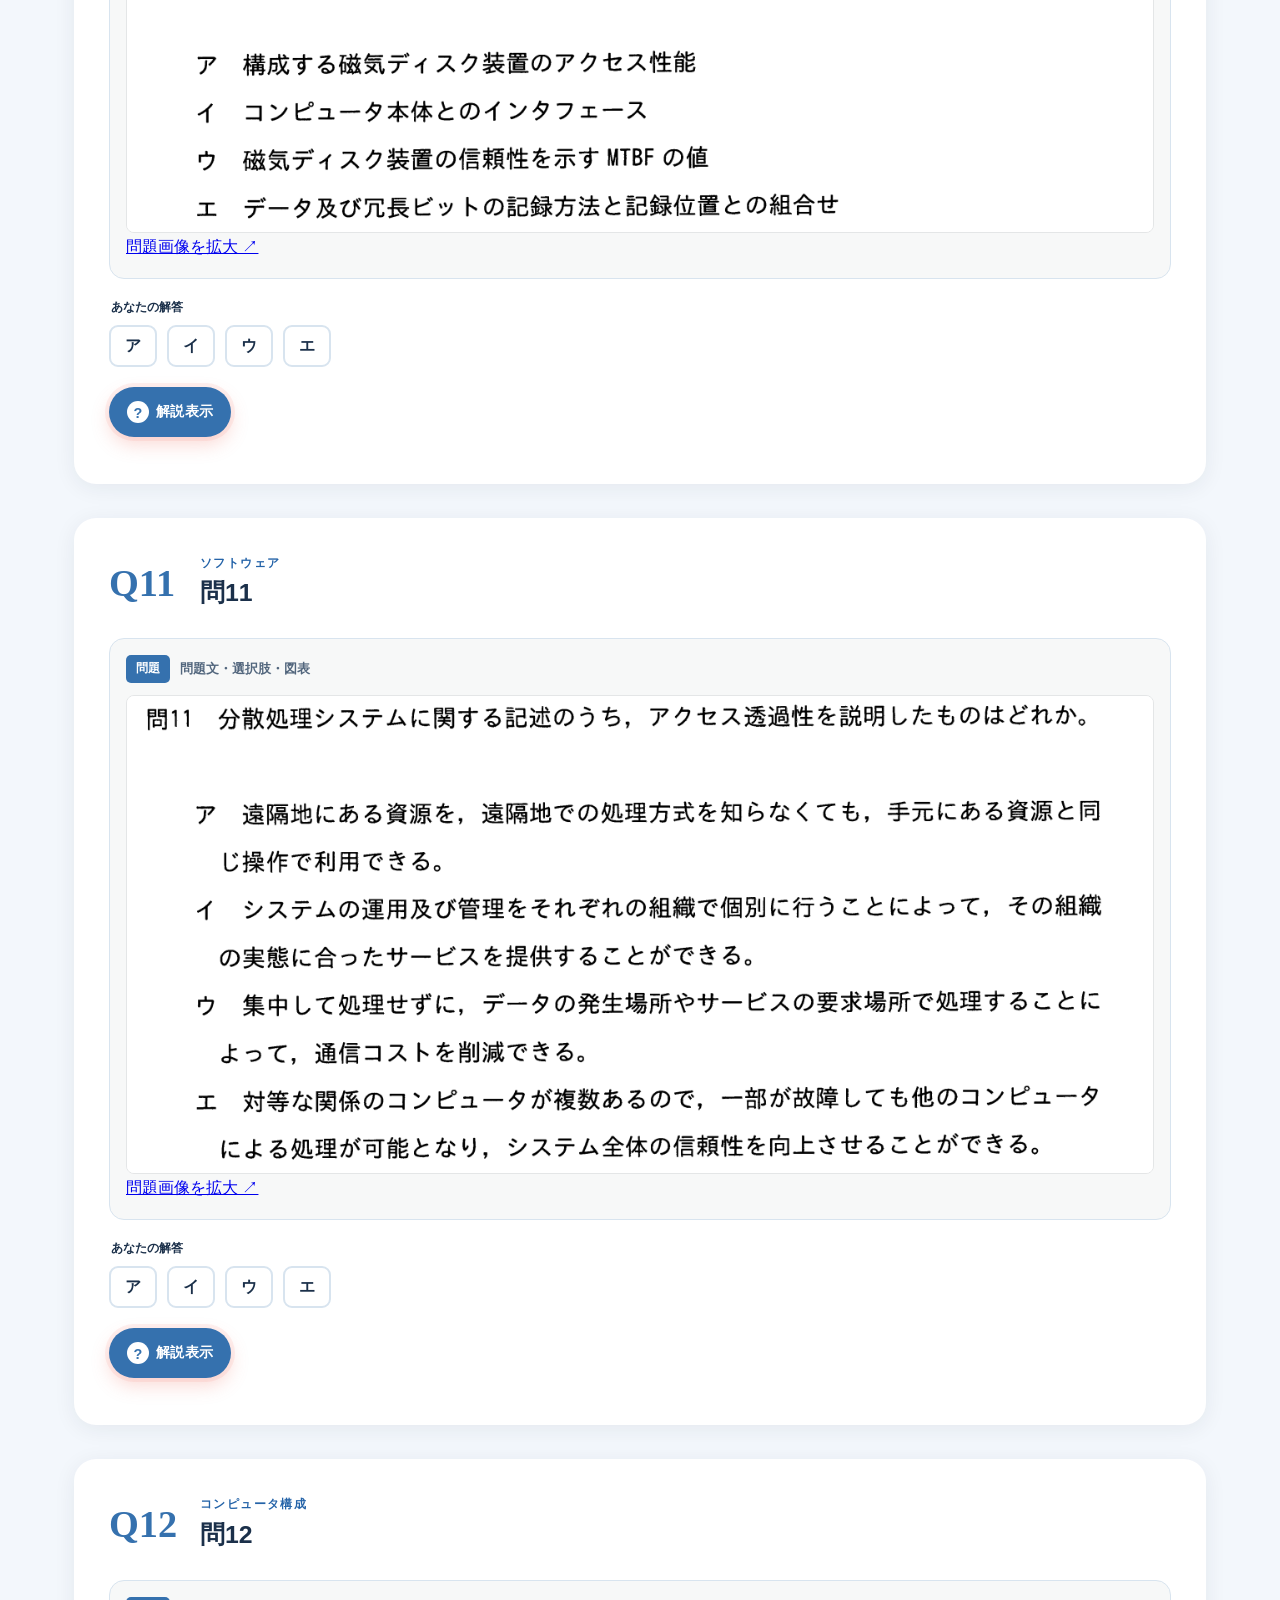
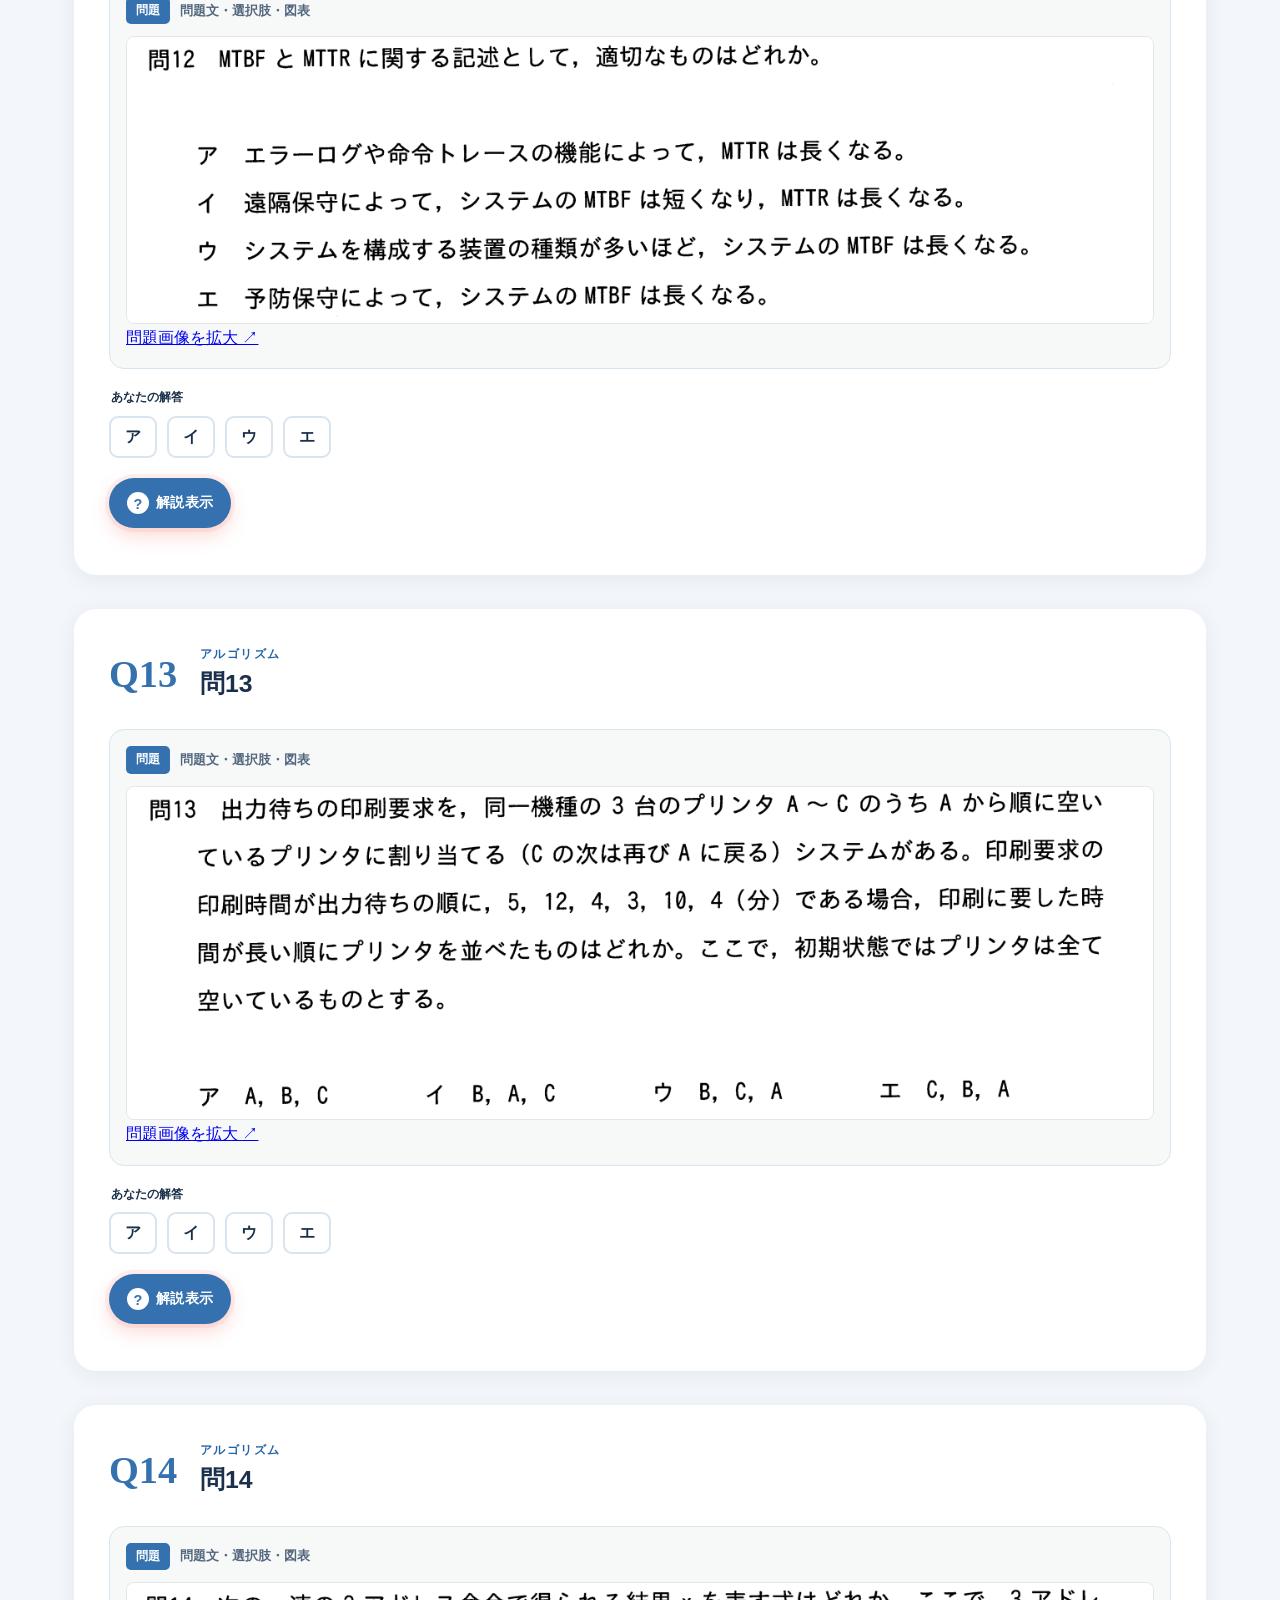
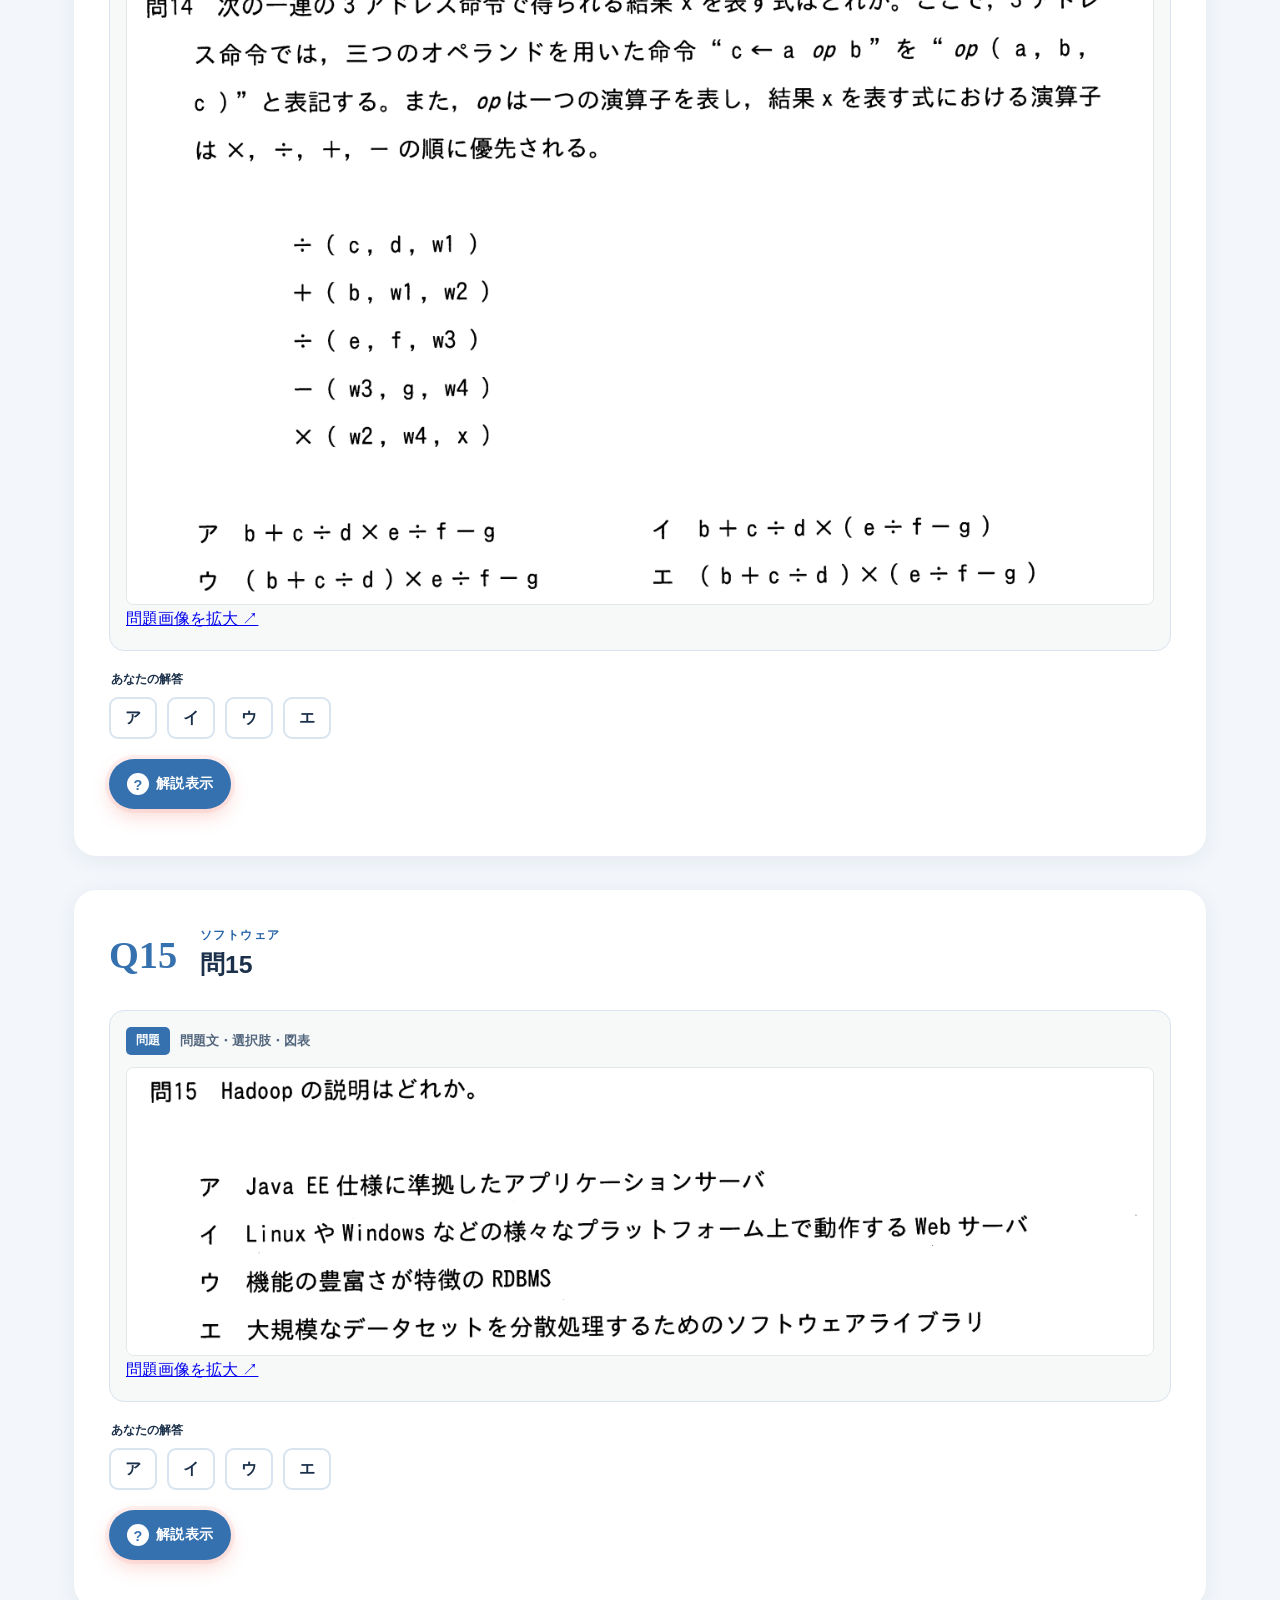
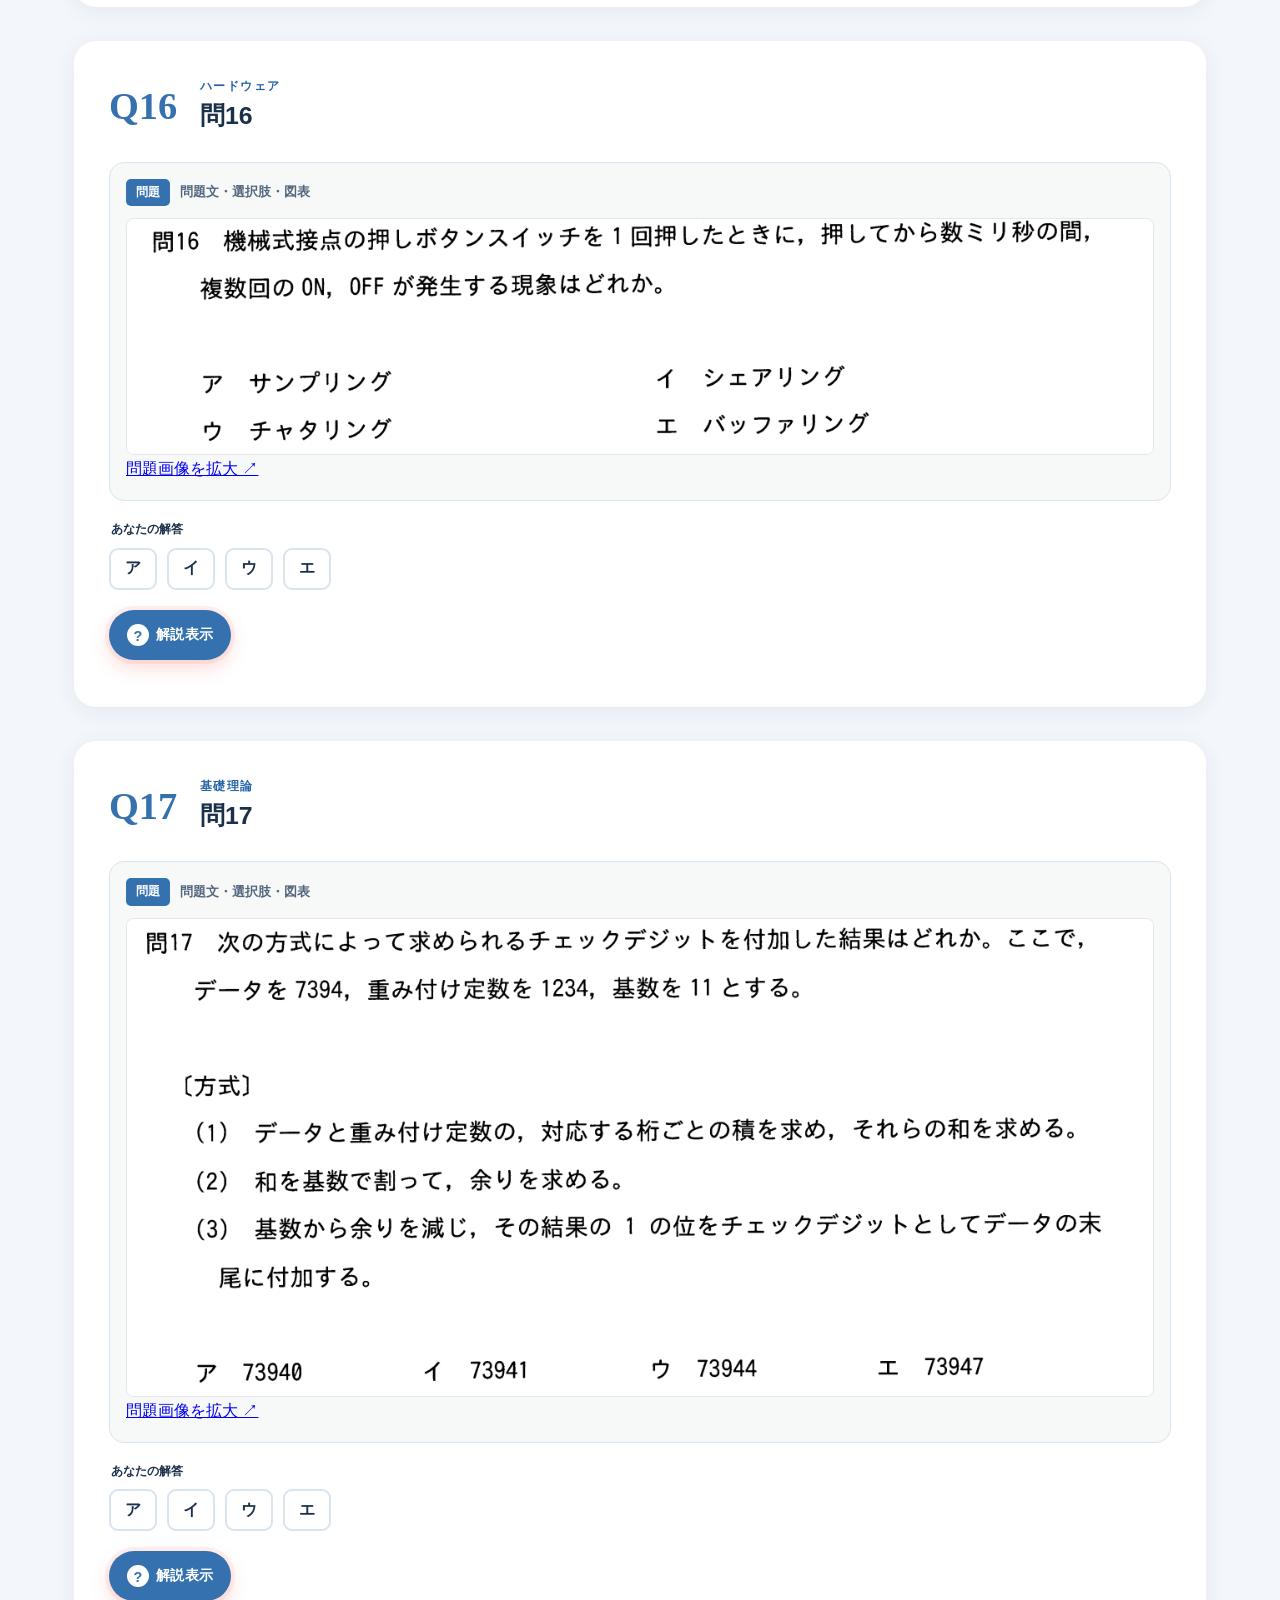
==== commit af523d36: "Add files via upload" ====
--- a/index.html
+++ b/index.html
@@ -30,9 +30,9 @@
         同じ端末・同じブラウザで同じURLを再度開くと、採点結果、回答内容、学習レポート、理解チェックが前回と同じ状態で表示され、復習を続けられます。
         <small>※ ブラウザのサイトデータを削除した場合は保存内容も消去されます。</small>
       </p>
-      <nav class="quick-links" aria-label="学習メニュー"><a href="#q1">問題を解く →</a><a href="#termLearning">用語カード</a><a href="source-map.html">出典を確認</a></nav><div class="hero-stats">
+      <nav class="quick-links" aria-label="学習メニュー"><a href="#q1">問題を解く →</a><a href="#termLearning">用語カード</a><a href="source-map.html">出典を確認</a><a href="term-coverage.html">用語の学習範囲</a></nav><div class="hero-stats">
         <div><strong>60</strong><span>全問題</span></div>
-        <div><strong>60</strong><span>用語カード</span></div>
+        <div><strong>176</strong><span>用語カード</span></div>
         <div><strong>36</strong><span>目標正答数</span></div>
         <div><strong>90</strong><span>演習目安（分）</span></div>
       </div>
@@ -94,11 +94,11 @@
         <div>
           <p class="section-kicker">TERM CARDS</p>
           <h2>重要用語カード</h2>
-          <p>カードをめくると、正答だけでなくア〜エすべての用語・記述の意味と違いを確認できます。覚えた状態は自動保存されます。</p>
+          <p>全176カードで、正答・誤答の用語から関連知識まで学びます。意味、具体例、似た概念との違いを確認し、別の設問にも答えられる理解を身に付けましょう。記録は自動保存されます。</p>
         </div>
         <div id="termStats" class="term-stats" aria-label="用語カードの進捗"></div>
       </div>
-      <div class="term-tools" hidden>
+      <div class="term-tools">
         <label class="search"><span>⌕</span><input id="termSearch" type="search" placeholder="用語・説明・タグで検索"></label>
         <div id="termFilters" class="term-filters"></div>
       </div>
@@ -108,6 +108,7 @@
             <h3>復習におすすめの用語</h3>
             <div id="termWeakLinks" class="term-weak-links"></div>
           </section>
+          <section class="term-list-wrap"><h3>用語を選ぶ</h3><div id="termList" class="term-list"></div></section>
         </aside>
         <section class="term-study" aria-label="用語カード学習">
           <div class="term-nav">
--- a/terms.css
+++ b/terms.css
@@ -20,3 +20,7 @@
 .term-choice-label{display:inline-block;padding:1px 7px;border-radius:5px;background:var(--navy);color:white;flex-shrink:0}
 .term-choice-answer{font-size:.7rem;border-radius:5px;padding:1px 7px;background:#d7eee5;color:#166c55;white-space:nowrap}
 .term-choice p{margin:9px 0 0;font-size:.9rem;line-height:1.9;overflow-wrap:anywhere}
+
+.term-choice-explanations>p,.term-choice-explanations li{font-size:.9rem;line-height:1.9}.term-choice-explanations ul{padding-left:1.4em}.term-related-links{display:grid;gap:9px}.term-related-links a{display:block;padding:12px;background:white;border:1px solid var(--line);border-radius:9px;color:var(--blue);font-weight:700;overflow-wrap:anywhere}
+
+.term-transfer-check{margin-top:14px;border:1px solid var(--line);border-radius:9px;padding:12px;background:white}.term-transfer-check summary{cursor:pointer;font-weight:700;color:var(--navy)}.term-concept-diagram{display:block;width:100%;height:auto;margin:15px 0;border:1px solid var(--line);border-radius:10px}.term-tools[hidden]{display:none}
